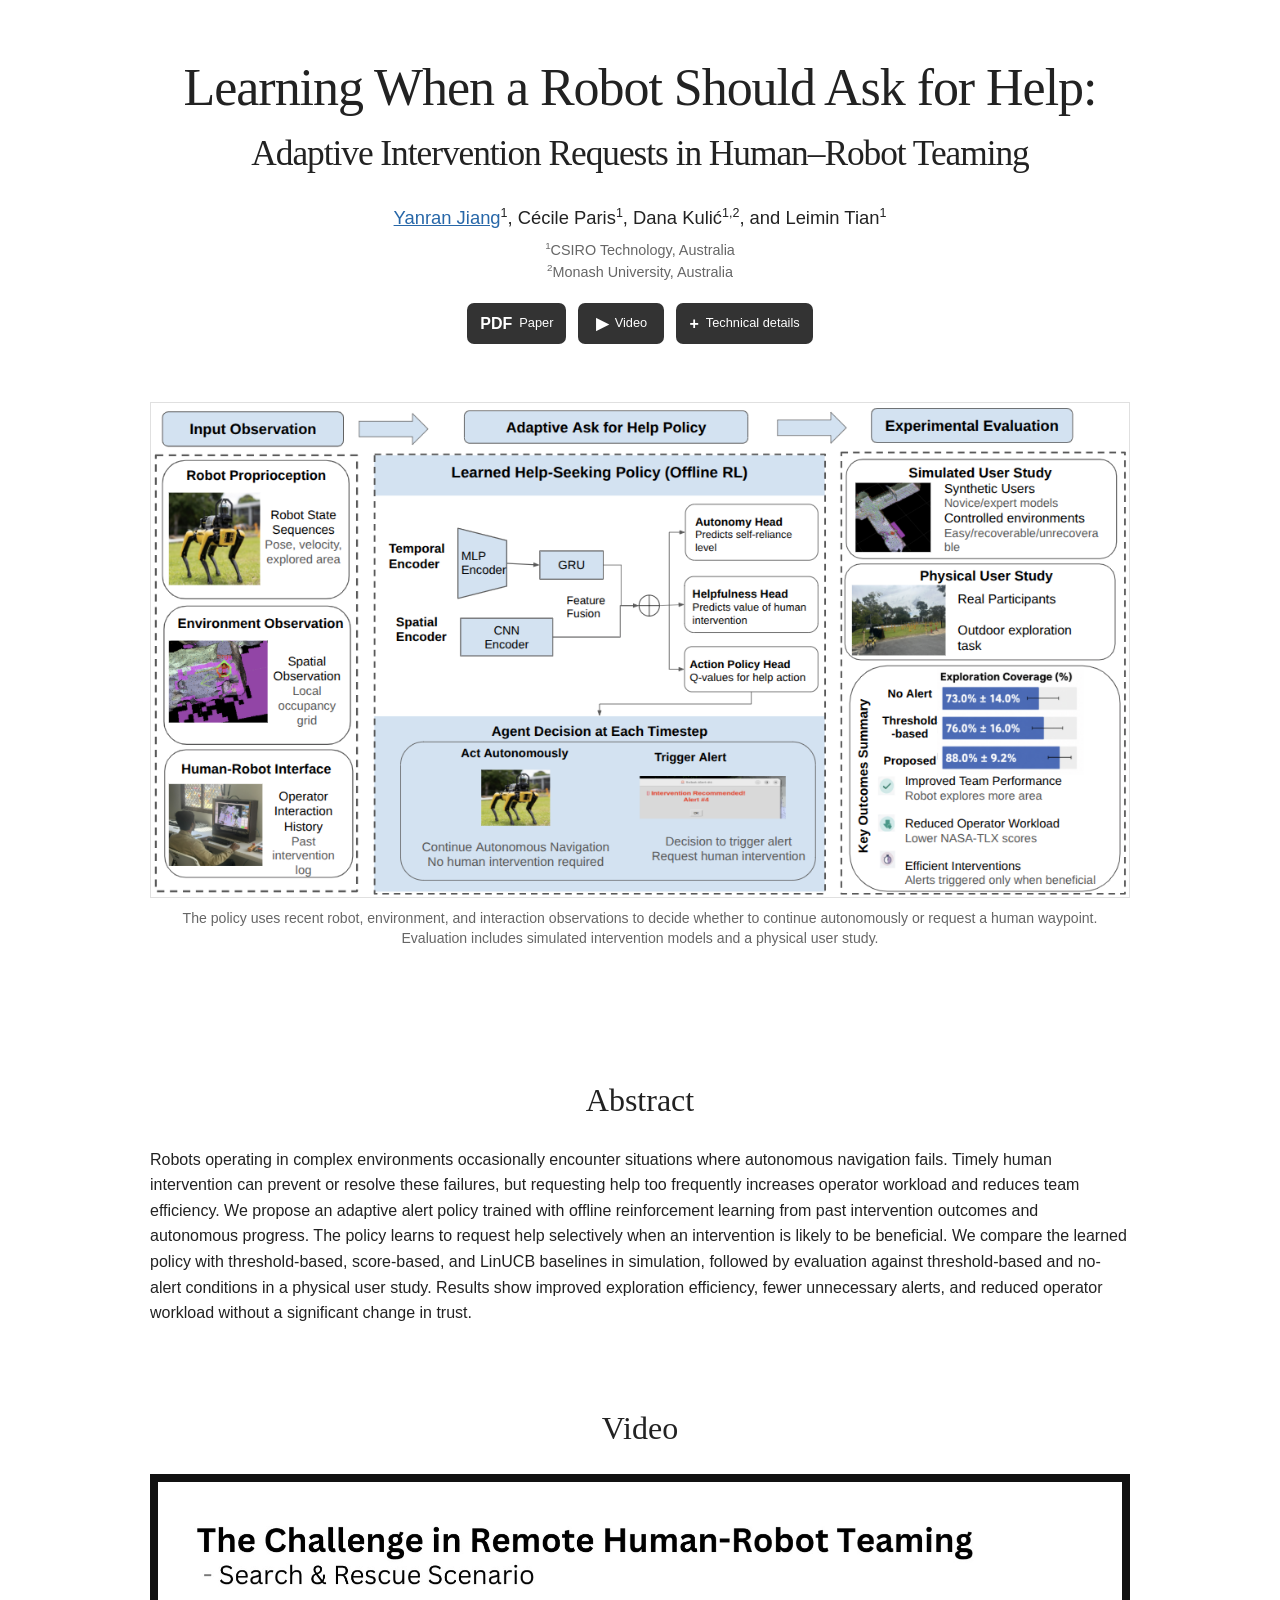
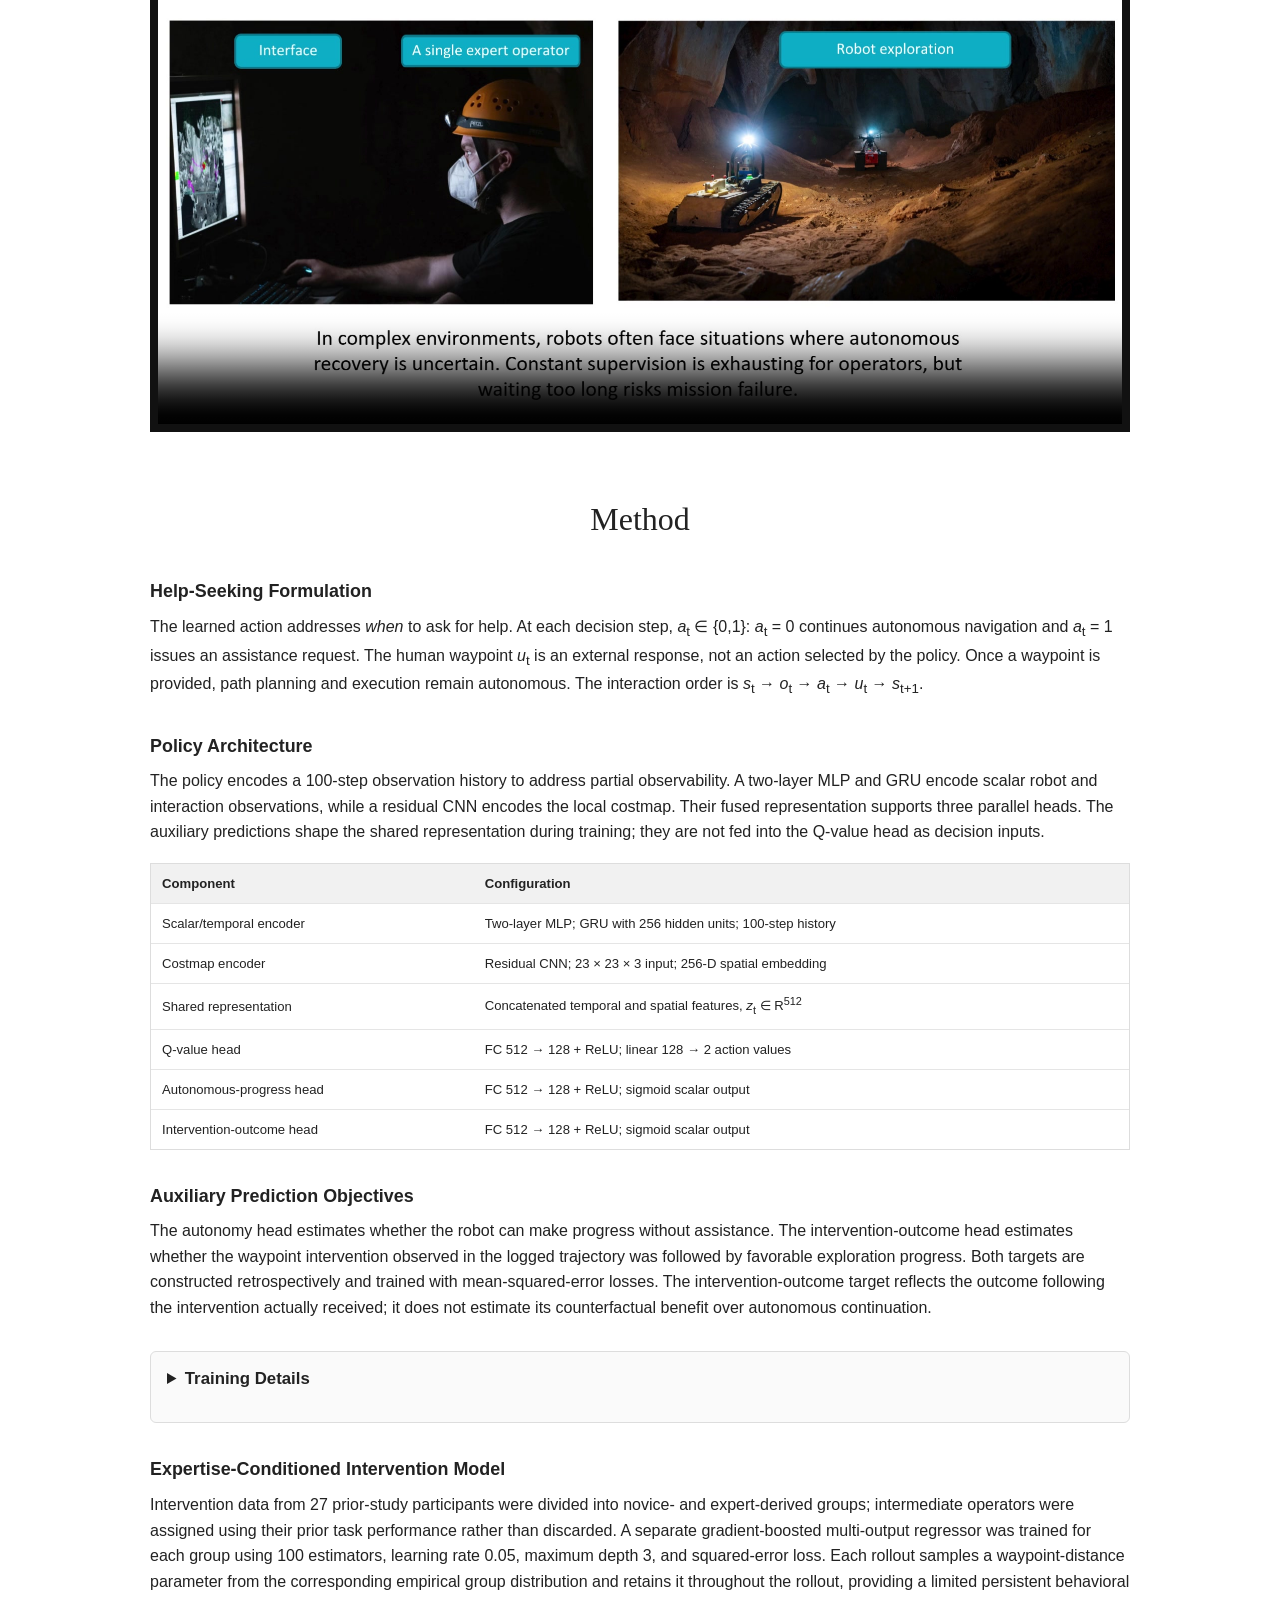
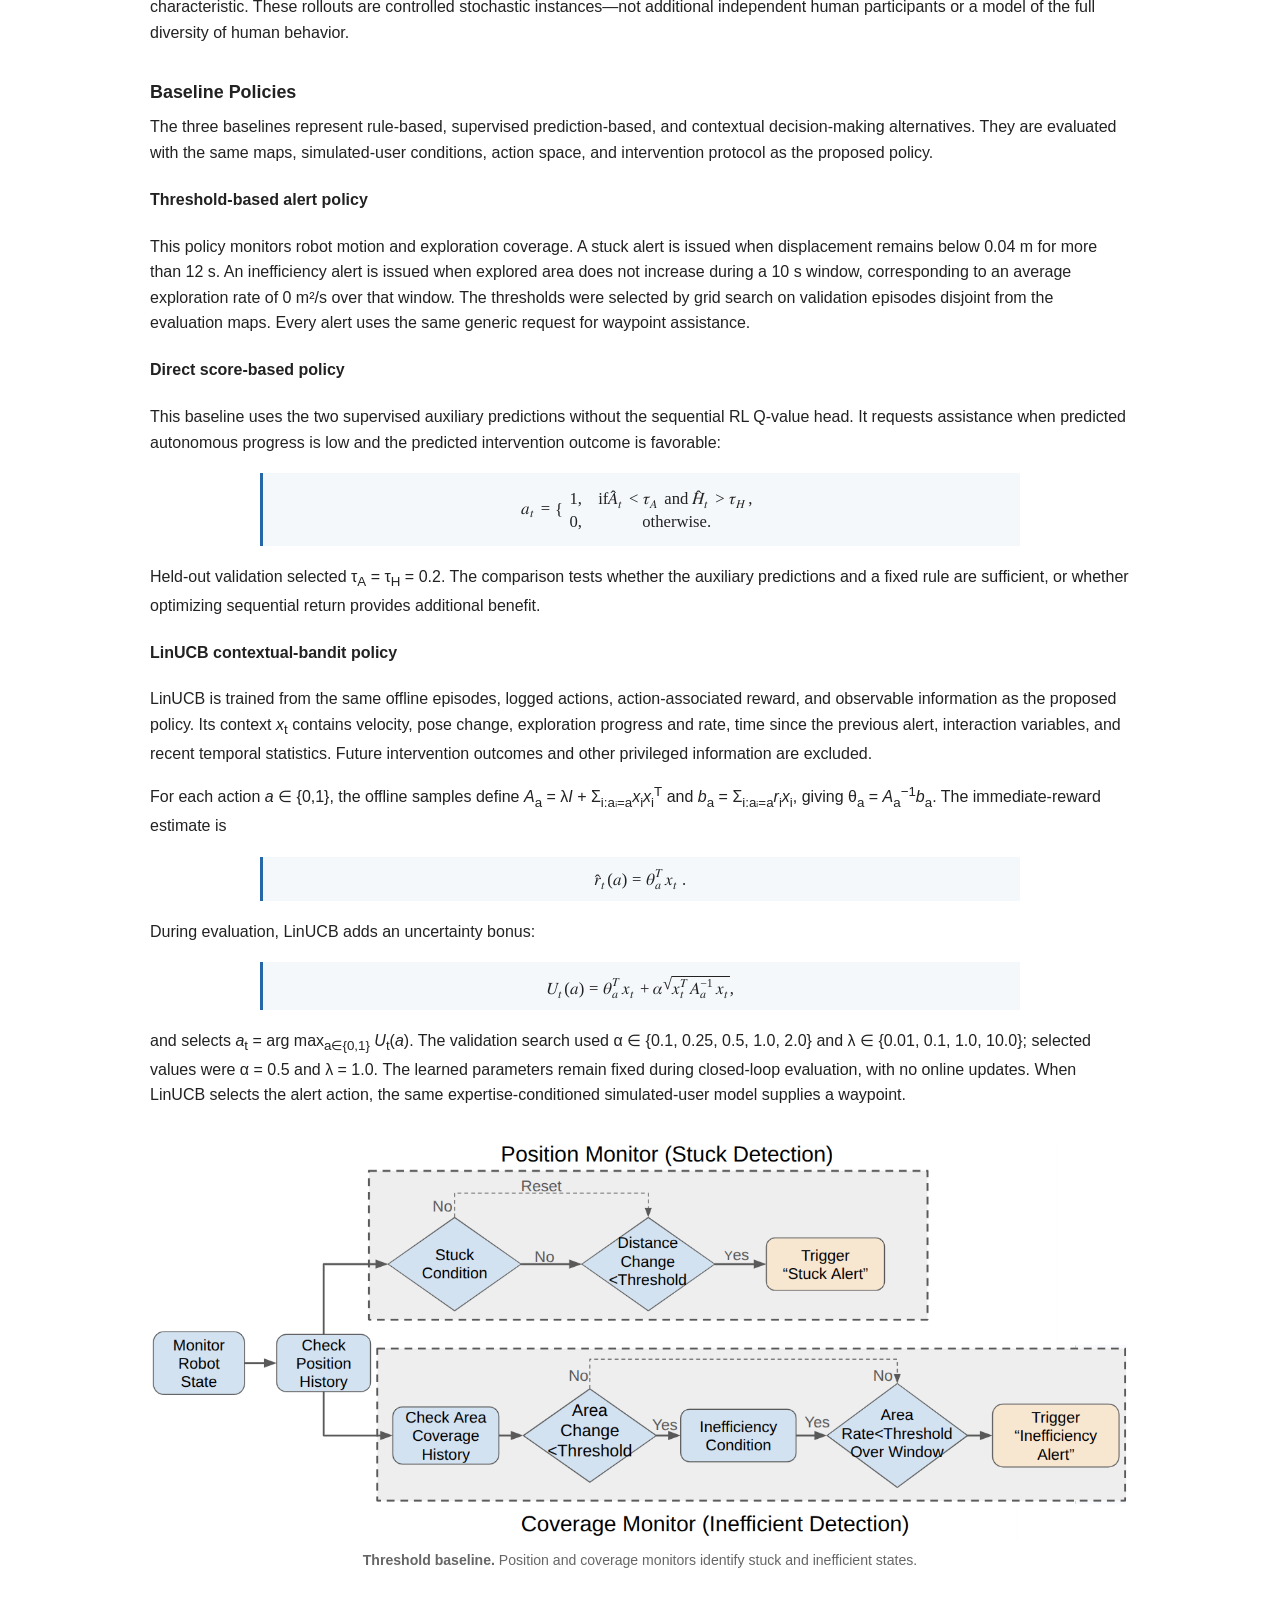
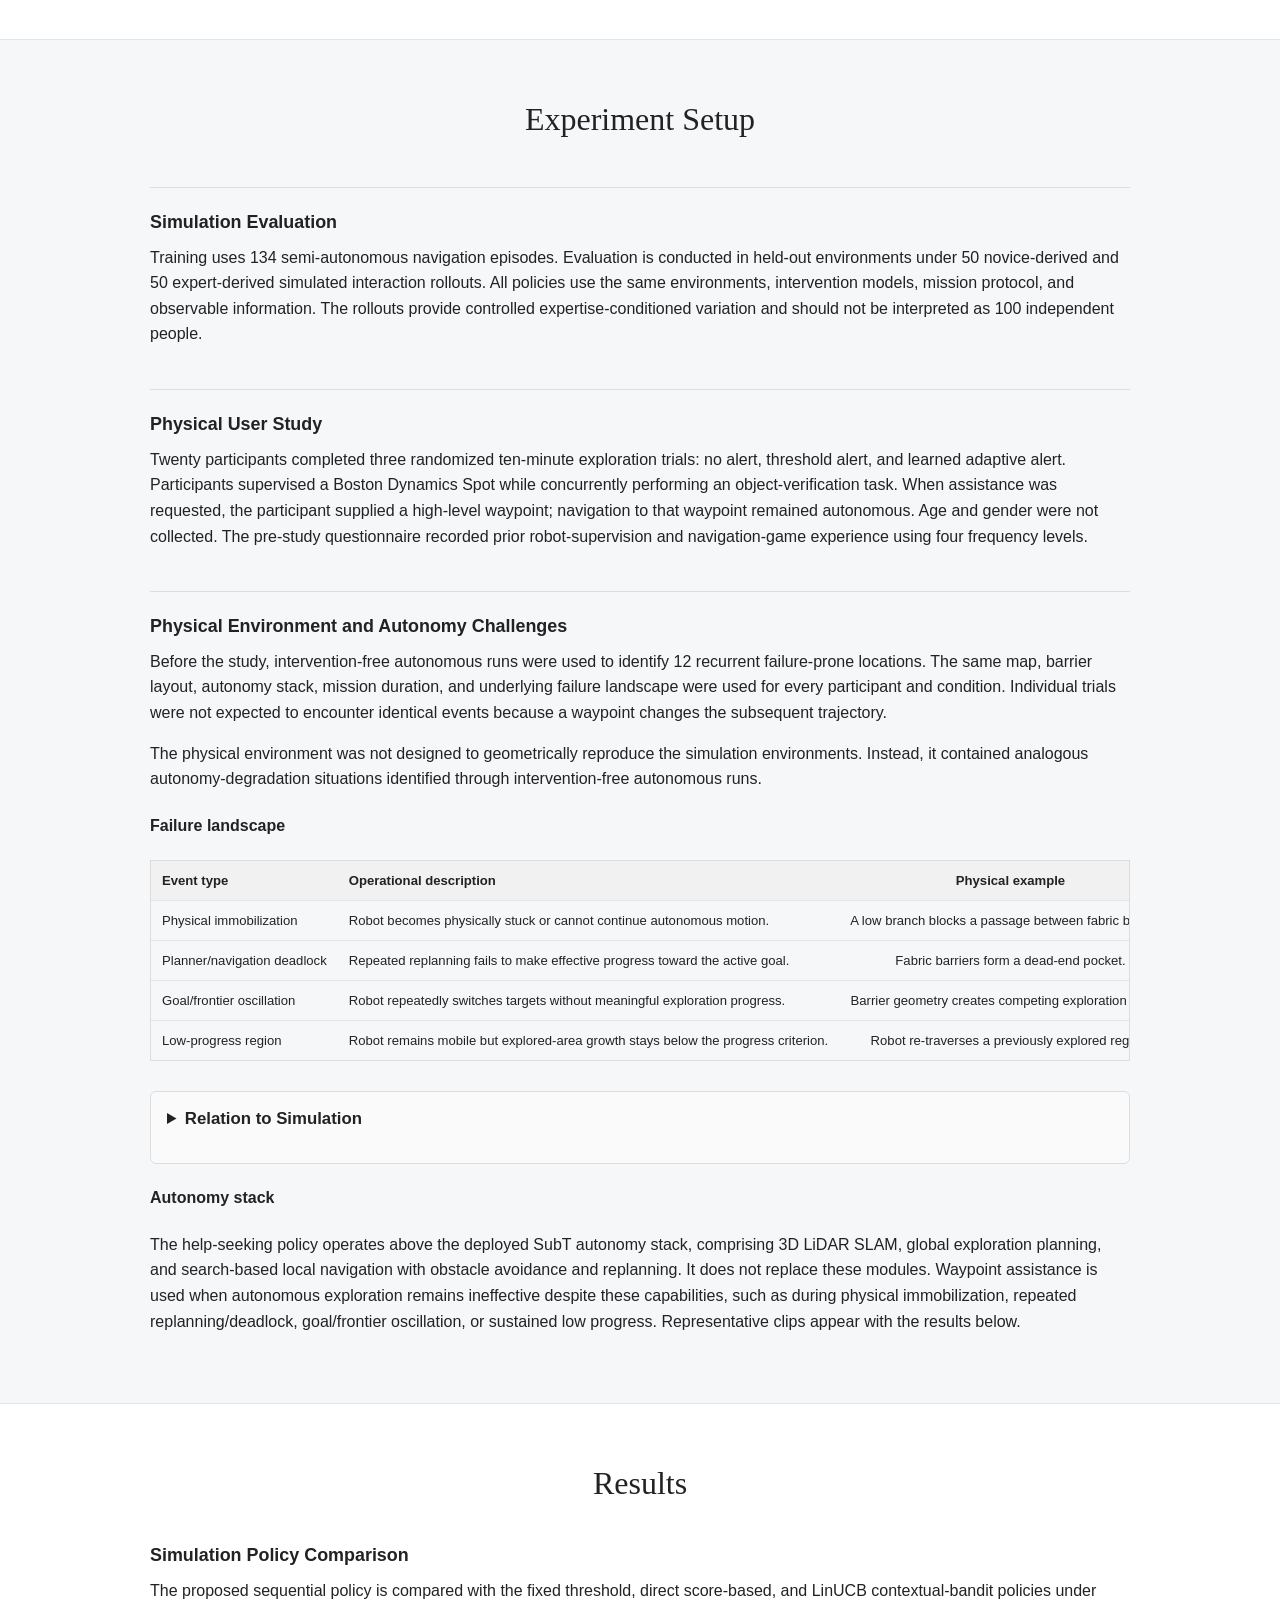
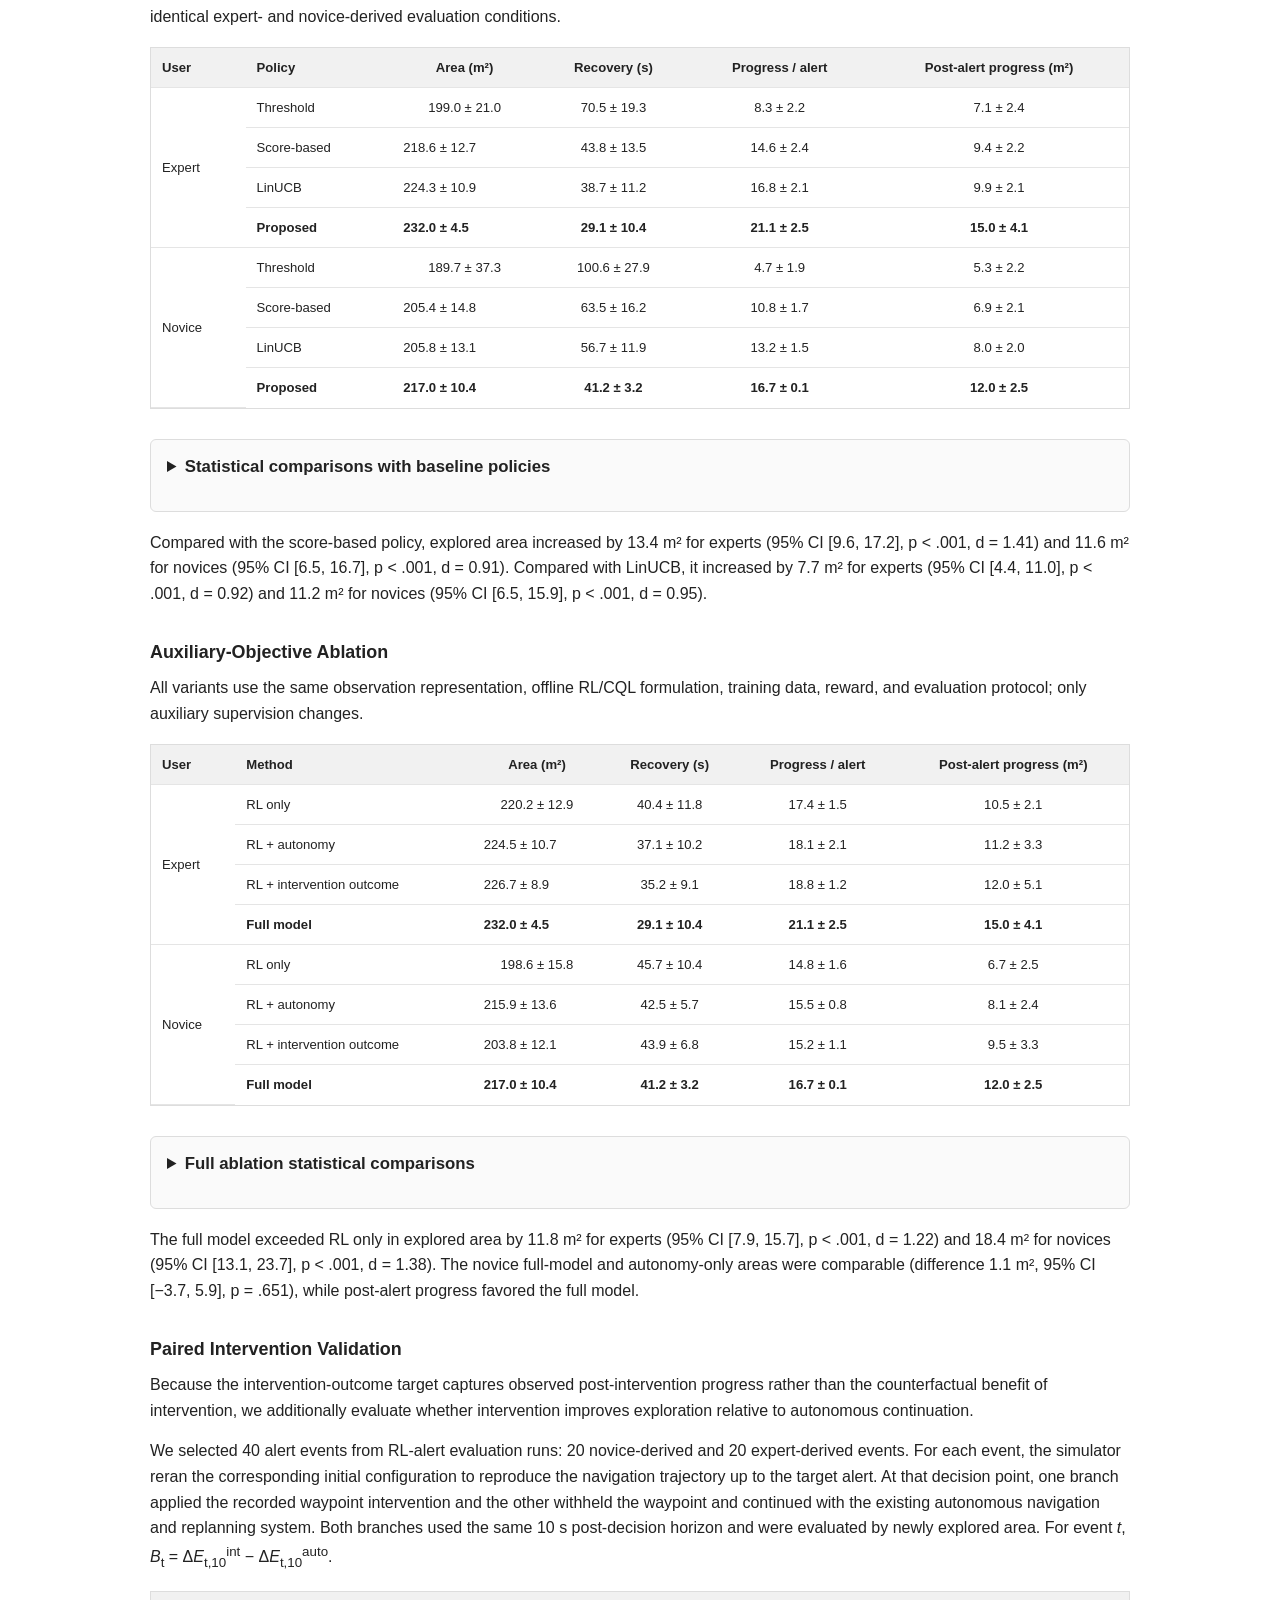
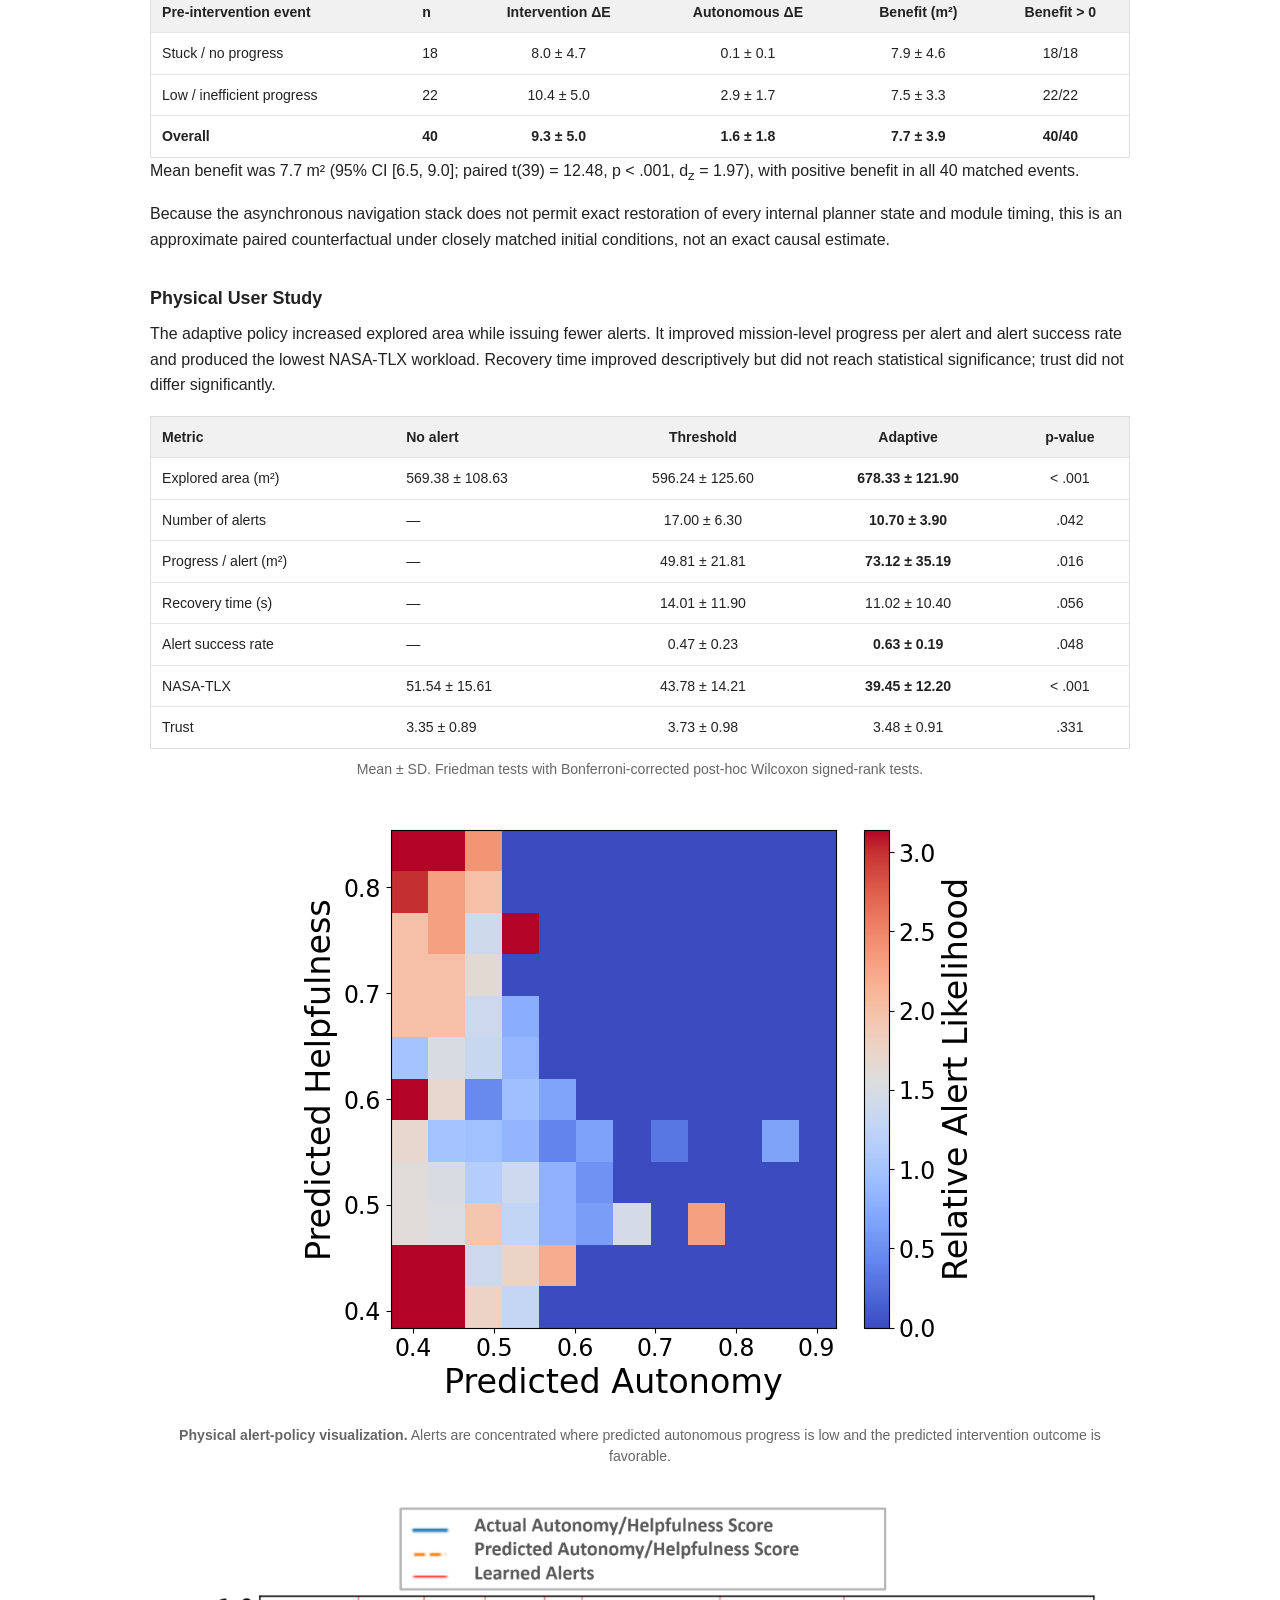
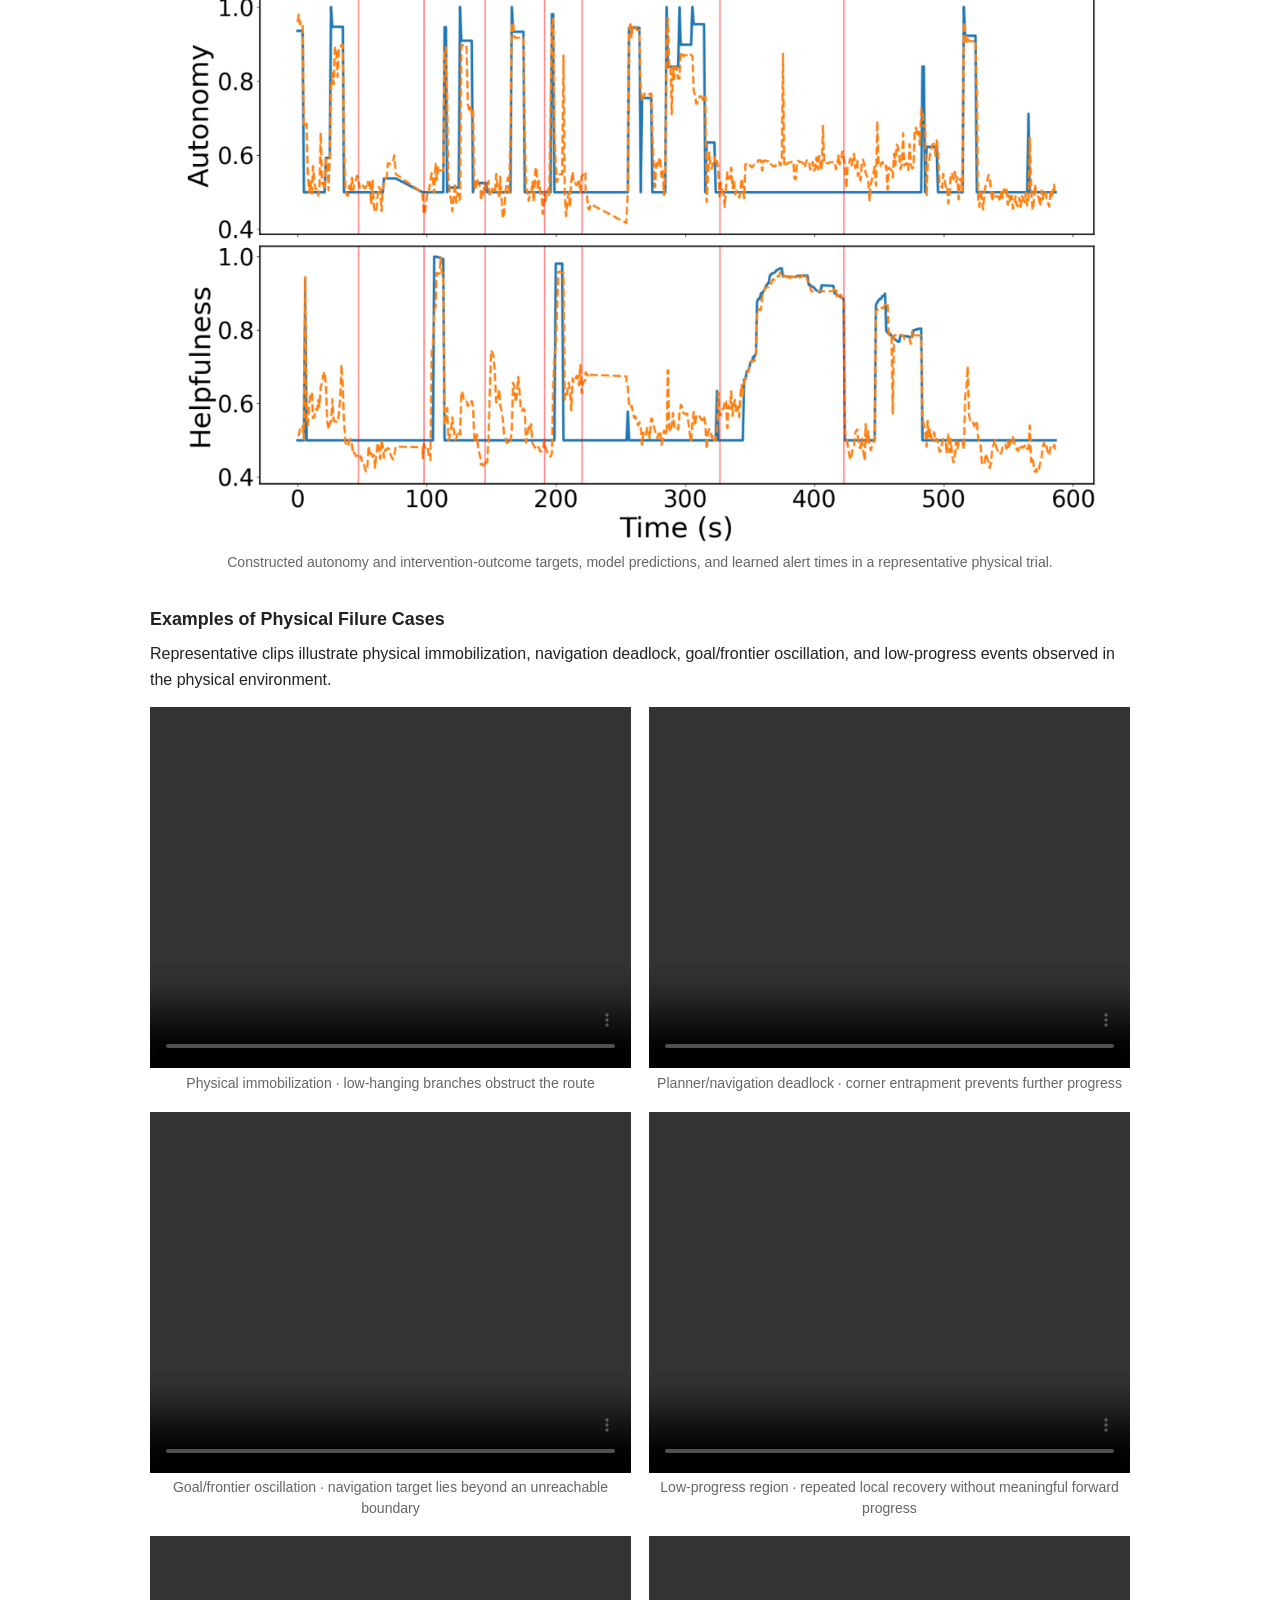
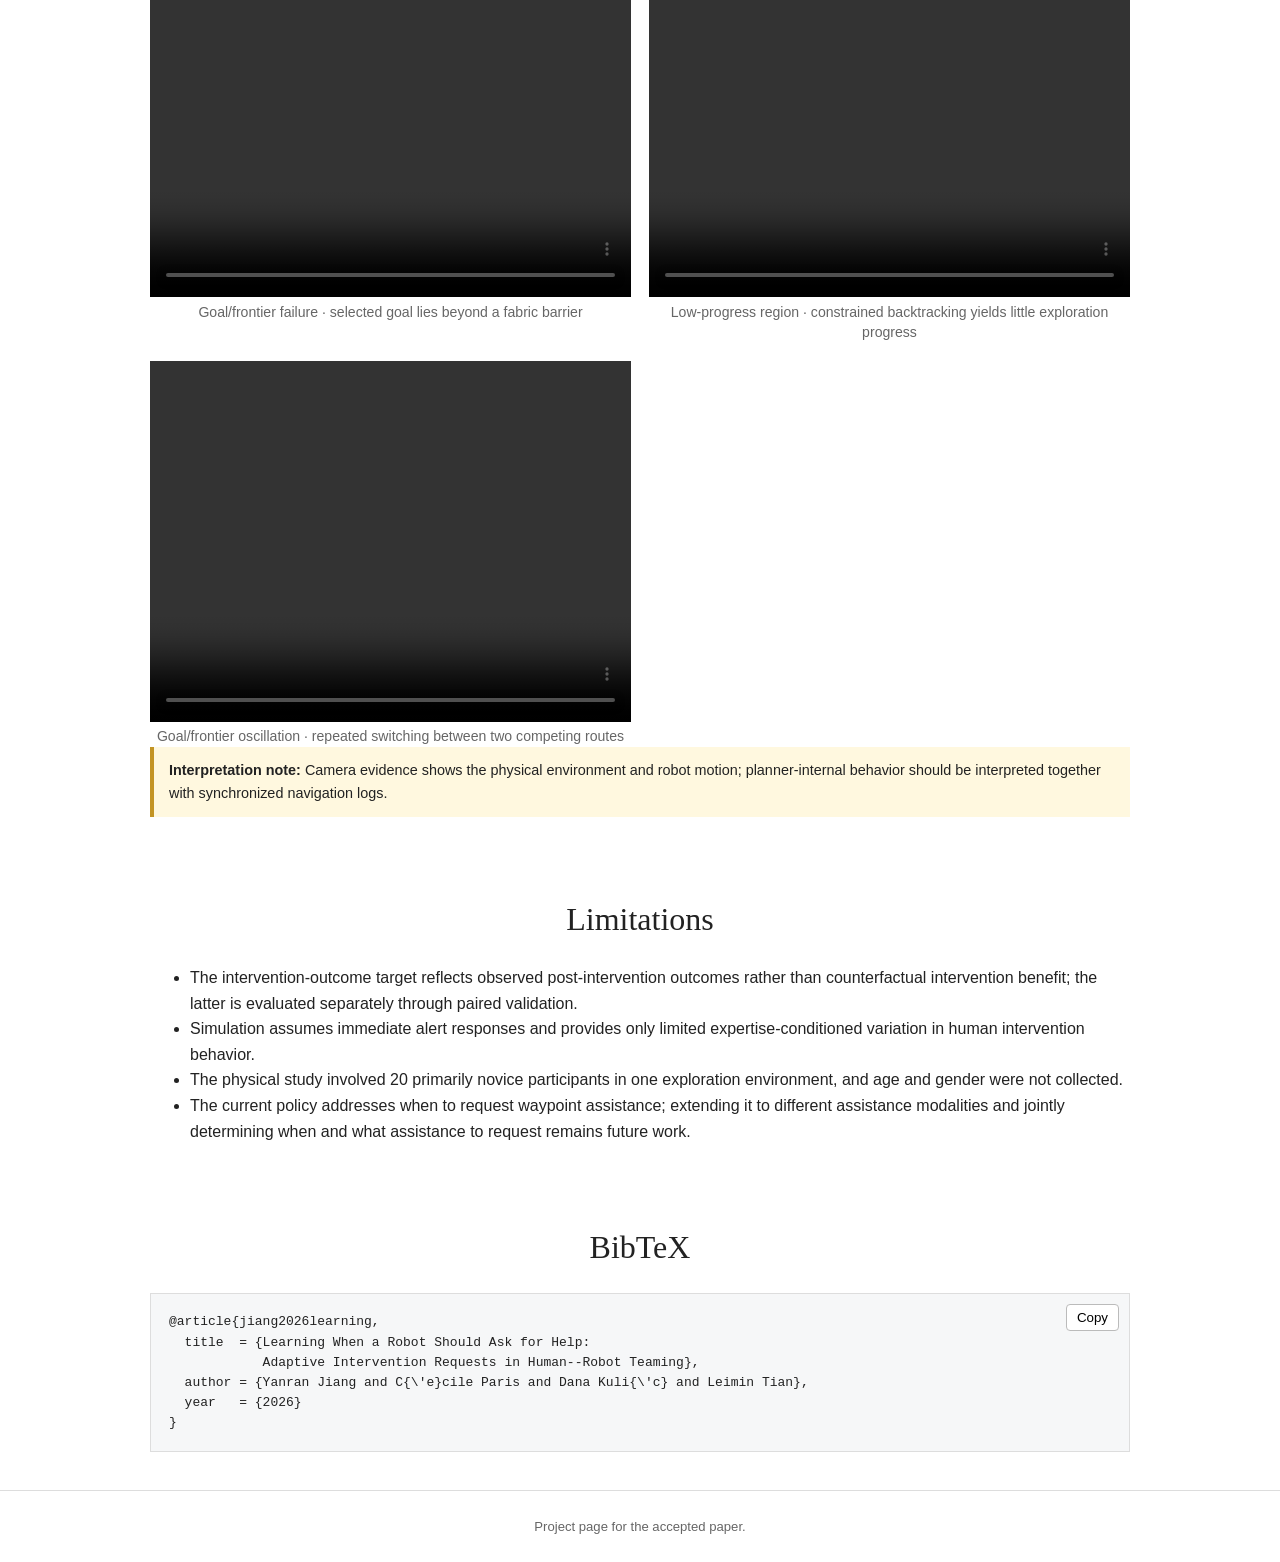
==== index.html @ b10b9862 "Link Yanran Jiang author name to ORCID" ====
<!DOCTYPE html>
<html lang="en"><head><meta charset="utf-8"><meta name="viewport" content="width=device-width,initial-scale=1"><meta name="description" content="Project page for Learning When a Robot Should Ask for Help."><title>Learning When a Robot Should Ask for Help</title><link rel="stylesheet" href="style.css"><link rel="stylesheet" href="details.css"></head>
<body><main>
<header class="paper-header page-width"><h1>Learning When a Robot Should Ask for Help:<br><span>Adaptive Intervention Requests in Human–Robot Teaming</span></h1><p class="authors"><a href="https://orcid.org/0000-0003-3140-190X" target="_blank" rel="noopener noreferrer">Yanran Jiang</a><sup>1</sup>, Cécile Paris<sup>1</sup>, Dana Kulić<sup>1,2</sup>, and Leimin Tian<sup>1</sup></p><p class="affiliations"><sup>1</sup>CSIRO Technology, Australia<br><sup>2</sup>Monash University, Australia</p><nav class="paper-links"><a href="assets/paper.pdf?v=20260907"><b>PDF</b><small>Paper</small></a><a href="#video"><b>▶</b><small>Video</small></a><a href="#method"><b>+</b><small>Technical details</small></a></nav></header>

<section class="page-width teaser"><img src="assets/revised-framework-overview.png" alt="Overview of the adaptive help-seeking policy and evaluation"><p class="caption">The policy uses recent robot, environment, and interaction observations to decide whether to continue autonomously or request a human waypoint. Evaluation includes simulated intervention models and a physical user study.</p></section>

<section class="page-width" id="overview"><h2>Abstract</h2><p>Robots operating in complex environments occasionally encounter situations where autonomous navigation fails. Timely human intervention can prevent or resolve these failures, but requesting help too frequently increases operator workload and reduces team efficiency. We propose an adaptive alert policy trained with offline reinforcement learning from past intervention outcomes and autonomous progress. The policy learns to request help selectively when an intervention is likely to be beneficial. We compare the learned policy with threshold-based, score-based, and LinUCB baselines in simulation, followed by evaluation against threshold-based and no-alert conditions in a physical user study. Results show improved exploration efficiency, fewer unnecessary alerts, and reduced operator workload without a significant change in trust.</p></section>

<section class="page-width" id="video"><h2>Video</h2><div class="video-container"><video controls preload="metadata" poster="assets/video-poster.jpg"><source src="assets/paper-video.mp4" type="video/mp4">Your browser does not support embedded MP4 video.</video></div></section>

<section class="page-width" id="method"><h2>Method</h2>
<h3>Help-Seeking Formulation</h3><p>The learned action addresses <em>when</em> to ask for help. At each decision step, <em>a</em><sub>t</sub> ∈ {0,1}: <em>a</em><sub>t</sub> = 0 continues autonomous navigation and <em>a</em><sub>t</sub> = 1 issues an assistance request. The human waypoint <em>u</em><sub>t</sub> is an external response, not an action selected by the policy. Once a waypoint is provided, path planning and execution remain autonomous. The interaction order is <em>s</em><sub>t</sub> → <em>o</em><sub>t</sub> → <em>a</em><sub>t</sub> → <em>u</em><sub>t</sub> → <em>s</em><sub>t+1</sub>.</p>
<h3>Policy Architecture</h3><p>The policy encodes a 100-step observation history to address partial observability. A two-layer MLP and GRU encode scalar robot and interaction observations, while a residual CNN encodes the local costmap. Their fused representation supports three parallel heads. The auxiliary predictions shape the shared representation during training; they are not fed into the Q-value head as decision inputs.</p>
<div class="table-wrap"><table class="dense"><thead><tr><th>Component</th><th>Configuration</th></tr></thead><tbody><tr><td>Scalar/temporal encoder</td><td>Two-layer MLP; GRU with 256 hidden units; 100-step history</td></tr><tr><td>Costmap encoder</td><td>Residual CNN; 23 × 23 × 3 input; 256-D spatial embedding</td></tr><tr><td>Shared representation</td><td>Concatenated temporal and spatial features, <em>z</em><sub>t</sub> ∈ R<sup>512</sup></td></tr><tr><td>Q-value head</td><td>FC 512 → 128 + ReLU; linear 128 → 2 action values</td></tr><tr><td>Autonomous-progress head</td><td>FC 512 → 128 + ReLU; sigmoid scalar output</td></tr><tr><td>Intervention-outcome head</td><td>FC 512 → 128 + ReLU; sigmoid scalar output</td></tr></tbody></table></div>
<h3>Auxiliary Prediction Objectives</h3><p>The autonomy head estimates whether the robot can make progress without assistance. The intervention-outcome head estimates whether the waypoint intervention observed in the logged trajectory was followed by favorable exploration progress. Both targets are constructed retrospectively and trained with mean-squared-error losses. The intervention-outcome target reflects the outcome following the intervention actually received; it does not estimate its counterfactual benefit over autonomous continuation.</p>
<details class="detail-block"><summary>Training Details</summary><div class="table-wrap"><table class="dense"><thead><tr><th>Setting</th><th>Value</th></tr></thead><tbody><tr><td>Policy objective</td><td>Mean-squared n-step TD loss with Conservative Q-Learning</td></tr><tr><td>Auxiliary losses</td><td>Mean-squared error (L2)</td></tr><tr><td>Loss weights</td><td>λ<sub>aux</sub> = 0.5; λ<sub>CQL</sub> = 1.0</td></tr><tr><td>Optimizer</td><td>Adam; learning rate 1 × 10<sup>−4</sup>; batch size 64</td></tr><tr><td>Stabilization</td><td>Maximum gradient norm 1.0; hard target-network update every 10 epochs</td></tr><tr><td>Training data</td><td>134 episodes; more than 99,000 sequences; sequence length 100</td></tr></tbody></table></div></details>
<h3>Expertise-Conditioned Intervention Model</h3><p>Intervention data from 27 prior-study participants were divided into novice- and expert-derived groups; intermediate operators were assigned using their prior task performance rather than discarded. A separate gradient-boosted multi-output regressor was trained for each group using 100 estimators, learning rate 0.05, maximum depth 3, and squared-error loss. Each rollout samples a waypoint-distance parameter from the corresponding empirical group distribution and retains it throughout the rollout, providing a limited persistent behavioral characteristic. These rollouts are controlled stochastic instances—not additional independent human participants or a model of the full diversity of human behavior.</p>
<h3>Baseline Policies</h3><p>The three baselines represent rule-based, supervised prediction-based, and contextual decision-making alternatives. They are evaluated with the same maps, simulated-user conditions, action space, and intervention protocol as the proposed policy.</p>
<h4>Threshold-based alert policy</h4><p>This policy monitors robot motion and exploration coverage. A stuck alert is issued when displacement remains below 0.04 m for more than 12 s. An inefficiency alert is issued when explored area does not increase during a 10 s window, corresponding to an average exploration rate of 0 m²/s over that window. The thresholds were selected by grid search on validation episodes disjoint from the evaluation maps. Every alert uses the same generic request for waypoint assistance.</p>
<h4>Direct score-based policy</h4><p>This baseline uses the two supervised auxiliary predictions without the sequential RL Q-value head. It requests assistance when predicted autonomous progress is low and the predicted intervention outcome is favorable:</p><div class="equation"><math display="block" aria-label="a sub t equals one if predicted autonomy is below tau A and predicted intervention outcome is above tau H; zero otherwise"><mrow><msub><mi>a</mi><mi>t</mi></msub><mo>=</mo><mrow><mo>{</mo><mtable columnalign="left left" rowspacing="0.55em"><mtr><mtd><mn>1</mn><mo>,</mo></mtd><mtd><mtext>if </mtext><msub><mover accent="true"><mi>A</mi><mo>ˆ</mo></mover><mi>t</mi></msub><mo>&lt;</mo><msub><mi>τ</mi><mi>A</mi></msub><mtext>&nbsp;and&nbsp;</mtext><msub><mover accent="true"><mi>H</mi><mo>ˆ</mo></mover><mi>t</mi></msub><mo>&gt;</mo><msub><mi>τ</mi><mi>H</mi></msub><mo>,</mo></mtd></mtr><mtr><mtd><mn>0</mn><mo>,</mo></mtd><mtd><mtext>otherwise.</mtext></mtd></mtr></mtable></mrow></mrow></math></div><p>Held-out validation selected τ<sub>A</sub> = τ<sub>H</sub> = 0.2. The comparison tests whether the auxiliary predictions and a fixed rule are sufficient, or whether optimizing sequential return provides additional benefit.</p>
<h4>LinUCB contextual-bandit policy</h4><p>LinUCB is trained from the same offline episodes, logged actions, action-associated reward, and observable information as the proposed policy. Its context <em>x</em><sub>t</sub> contains velocity, pose change, exploration progress and rate, time since the previous alert, interaction variables, and recent temporal statistics. Future intervention outcomes and other privileged information are excluded.</p><p>For each action <em>a</em> ∈ {0,1}, the offline samples define <em>A</em><sub>a</sub> = λ<em>I</em> + Σ<sub>i:aᵢ=a</sub><em>x</em><sub>i</sub><em>x</em><sub>i</sub><sup>T</sup> and <em>b</em><sub>a</sub> = Σ<sub>i:aᵢ=a</sub><em>r</em><sub>i</sub><em>x</em><sub>i</sub>, giving θ<sub>a</sub> = <em>A</em><sub>a</sub><sup>−1</sup><em>b</em><sub>a</sub>. The immediate-reward estimate is</p><div class="equation"><math display="block" aria-label="r hat sub t of a equals theta sub a transpose x sub t"><mrow><msub><mover accent="true"><mi>r</mi><mo>ˆ</mo></mover><mi>t</mi></msub><mo stretchy="false">(</mo><mi>a</mi><mo stretchy="false">)</mo><mo>=</mo><msubsup><mi>θ</mi><mi>a</mi><mi>T</mi></msubsup><msub><mi>x</mi><mi>t</mi></msub><mo>.</mo></mrow></math></div><p>During evaluation, LinUCB adds an uncertainty bonus:</p><div class="equation"><math display="block" aria-label="U sub t of a equals theta sub a transpose x sub t plus alpha square root of x sub t transpose A sub a inverse x sub t"><mrow><msub><mi>U</mi><mi>t</mi></msub><mo stretchy="false">(</mo><mi>a</mi><mo stretchy="false">)</mo><mo>=</mo><msubsup><mi>θ</mi><mi>a</mi><mi>T</mi></msubsup><msub><mi>x</mi><mi>t</mi></msub><mo>+</mo><mi>α</mi><msqrt><mrow><msubsup><mi>x</mi><mi>t</mi><mi>T</mi></msubsup><msubsup><mi>A</mi><mi>a</mi><mrow><mo>−</mo><mn>1</mn></mrow></msubsup><msub><mi>x</mi><mi>t</mi></msub></mrow></msqrt><mo>,</mo></mrow></math></div><p>and selects <em>a</em><sub>t</sub> = arg max<sub>a∈{0,1}</sub> <em>U</em><sub>t</sub>(<em>a</em>). The validation search used α ∈ {0.1, 0.25, 0.5, 1.0, 2.0} and λ ∈ {0.01, 0.1, 1.0, 10.0}; selected values were α = 0.5 and λ = 1.0. The learned parameters remain fixed during closed-loop evaluation, with no online updates. When LinUCB selects the alert action, the same expertise-conditioned simulated-user model supplies a waypoint.</p>
<figure class="full-figure"><img src="assets/threshold-baseline.png" alt="Threshold alert baseline"><figcaption><strong>Threshold baseline.</strong> Position and coverage monitors identify stuck and inefficient states.</figcaption></figure>
</section>

<section class="supplement" id="experiment"><div class="page-width"><h2>Experiment Setup</h2>
<h3>Simulation Evaluation</h3><p>Training uses 134 semi-autonomous navigation episodes. Evaluation is conducted in held-out environments under 50 novice-derived and 50 expert-derived simulated interaction rollouts. All policies use the same environments, intervention models, mission protocol, and observable information. The rollouts provide controlled expertise-conditioned variation and should not be interpreted as 100 independent people.</p>
<h3>Physical User Study</h3><p>Twenty participants completed three randomized ten-minute exploration trials: no alert, threshold alert, and learned adaptive alert. Participants supervised a Boston Dynamics Spot while concurrently performing an object-verification task. When assistance was requested, the participant supplied a high-level waypoint; navigation to that waypoint remained autonomous. Age and gender were not collected. The pre-study questionnaire recorded prior robot-supervision and navigation-game experience using four frequency levels.</p>
<h3>Physical Environment and Autonomy Challenges</h3><p>Before the study, intervention-free autonomous runs were used to identify 12 recurrent failure-prone locations. The same map, barrier layout, autonomy stack, mission duration, and underlying failure landscape were used for every participant and condition. Individual trials were not expected to encounter identical events because a waypoint changes the subsequent trajectory.</p><p>The physical environment was not designed to geometrically reproduce the simulation environments. Instead, it contained analogous autonomy-degradation situations identified through intervention-free autonomous runs.</p>
<h4>Failure landscape</h4><div class="table-wrap"><table class="dense"><thead><tr><th>Event type</th><th>Operational description</th><th>Physical example</th><th>Why a waypoint helps</th><th>Locations</th></tr></thead><tbody><tr><td>Physical immobilization</td><td>Robot becomes physically stuck or cannot continue autonomous motion.</td><td>A low branch blocks a passage between fabric barriers.</td><td>Redirects the robot away from the blocked route.</td><td>2</td></tr><tr><td>Planner/navigation deadlock</td><td>Repeated replanning fails to make effective progress toward the active goal.</td><td>Fabric barriers form a dead-end pocket.</td><td>Changes the navigation objective to a location outside the pocket.</td><td>3</td></tr><tr><td>Goal/frontier oscillation</td><td>Robot repeatedly switches targets without meaningful exploration progress.</td><td>Barrier geometry creates competing exploration routes.</td><td>Breaks the repeated goal-selection cycle.</td><td>4</td></tr><tr><td>Low-progress region</td><td>Robot remains mobile but explored-area growth stays below the progress criterion.</td><td>Robot re-traverses a previously explored region.</td><td>Redirects exploration toward a region with greater coverage potential.</td><td>3</td></tr></tbody></table></div>
<details class="detail-block"><summary>Relation to Simulation</summary><div class="table-wrap"><table class="dense"><thead><tr><th>Simulation feature</th><th>Physical analogue</th></tr></thead><tbody><tr><td>Narrow tunnels</td><td>Constrained passages formed by barriers</td></tr><tr><td>Dead ends</td><td>Barrier-created dead-end or enclosed regions</td></tr><tr><td>Obstacles</td><td>Physical and barrier-induced obstructions</td></tr><tr><td>Intersections</td><td>Competing navigation routes and exploration frontiers</td></tr><tr><td>Slopes/terrain</td><td>Uneven terrain and elevation transitions</td></tr><tr><td>Navigation/planning difficulty</td><td>Deadlock, repeated replanning, and goal/frontier oscillation</td></tr></tbody></table></div></details>
<h4>Autonomy stack</h4><p>The help-seeking policy operates above the deployed SubT autonomy stack, comprising 3D LiDAR SLAM, global exploration planning, and search-based local navigation with obstacle avoidance and replanning. It does not replace these modules. Waypoint assistance is used when autonomous exploration remains ineffective despite these capabilities, such as during physical immobilization, repeated replanning/deadlock, goal/frontier oscillation, or sustained low progress. Representative clips appear with the results below.</p>
</div></section>

<section class="page-width" id="results"><h2>Results</h2>
<h3>Simulation Policy Comparison</h3><p>The proposed sequential policy is compared with the fixed threshold, direct score-based, and LinUCB contextual-bandit policies under identical expert- and novice-derived evaluation conditions.</p>
<div class="table-wrap"><table class="dense"><thead><tr><th>User</th><th>Policy</th><th>Area (m²)</th><th>Recovery (s)</th><th>Progress / alert</th><th>Post-alert progress (m²)</th></tr></thead><tbody><tr><td rowspan="4">Expert</td><td>Threshold</td><td>199.0 ± 21.0</td><td>70.5 ± 19.3</td><td>8.3 ± 2.2</td><td>7.1 ± 2.4</td></tr><tr><td>Score-based</td><td>218.6 ± 12.7</td><td>43.8 ± 13.5</td><td>14.6 ± 2.4</td><td>9.4 ± 2.2</td></tr><tr><td>LinUCB</td><td>224.3 ± 10.9</td><td>38.7 ± 11.2</td><td>16.8 ± 2.1</td><td>9.9 ± 2.1</td></tr><tr><td><strong>Proposed</strong></td><td><strong>232.0 ± 4.5</strong></td><td><strong>29.1 ± 10.4</strong></td><td><strong>21.1 ± 2.5</strong></td><td><strong>15.0 ± 4.1</strong></td></tr><tr><td rowspan="4">Novice</td><td>Threshold</td><td>189.7 ± 37.3</td><td>100.6 ± 27.9</td><td>4.7 ± 1.9</td><td>5.3 ± 2.2</td></tr><tr><td>Score-based</td><td>205.4 ± 14.8</td><td>63.5 ± 16.2</td><td>10.8 ± 1.7</td><td>6.9 ± 2.1</td></tr><tr><td>LinUCB</td><td>205.8 ± 13.1</td><td>56.7 ± 11.9</td><td>13.2 ± 1.5</td><td>8.0 ± 2.0</td></tr><tr><td><strong>Proposed</strong></td><td><strong>217.0 ± 10.4</strong></td><td><strong>41.2 ± 3.2</strong></td><td><strong>16.7 ± 0.1</strong></td><td><strong>12.0 ± 2.5</strong></td></tr></tbody></table></div>
<details class="detail-block"><summary>Statistical comparisons with baseline policies</summary><div class="table-wrap"><table class="dense"><thead><tr><th>User</th><th>Comparison</th><th>Metric</th><th>Δ [95% CI]</th><th>p</th><th>Cohen’s d</th></tr></thead><tbody>
<tr><td rowspan="12">Expert</td><td rowspan="4">Proposed vs. threshold</td><td>Area</td><td>33.0 [26.9, 39.1]</td><td>&lt; .001</td><td>2.17</td></tr><tr><td>Recovery</td><td>−41.4 [−47.6, −35.2]</td><td>&lt; .001</td><td>−2.67</td></tr><tr><td>Prog./Alert</td><td>12.8 [11.9, 13.7]</td><td>&lt; .001</td><td>5.44</td></tr><tr><td>Post-alert Prog.</td><td>7.9 [6.6, 9.2]</td><td>&lt; .001</td><td>2.35</td></tr>
<tr><td rowspan="4">Proposed vs. score</td><td>Area</td><td>13.4 [9.6, 17.2]</td><td>&lt; .001</td><td>1.41</td></tr><tr><td>Recovery</td><td>−14.7 [−19.5, −9.9]</td><td>&lt; .001</td><td>−1.22</td></tr><tr><td>Prog./Alert</td><td>6.5 [5.5, 7.5]</td><td>&lt; .001</td><td>2.65</td></tr><tr><td>Post-alert Prog.</td><td>5.6 [4.3, 6.9]</td><td>&lt; .001</td><td>1.70</td></tr>
<tr><td rowspan="4">Proposed vs. LinUCB</td><td>Area</td><td>7.7 [4.4, 11.0]</td><td>&lt; .001</td><td>0.92</td></tr><tr><td>Recovery</td><td>−9.6 [−13.9, −5.3]</td><td>&lt; .001</td><td>−0.89</td></tr><tr><td>Prog./Alert</td><td>4.3 [3.4, 5.2]</td><td>&lt; .001</td><td>1.86</td></tr><tr><td>Post-alert Prog.</td><td>5.1 [3.8, 6.4]</td><td>&lt; .001</td><td>1.57</td></tr>
<tr><td rowspan="12">Novice</td><td rowspan="4">Proposed vs. threshold</td><td>Area</td><td>27.3 [16.3, 38.3]</td><td>&lt; .001</td><td>1.00</td></tr><tr><td>Recovery</td><td>−59.4 [−67.4, −51.4]</td><td>&lt; .001</td><td>−2.99</td></tr><tr><td>Prog./Alert</td><td>12.0 [11.5, 12.5]</td><td>&lt; .001</td><td>8.92</td></tr><tr><td>Post-alert Prog.</td><td>6.7 [5.8, 7.6]</td><td>&lt; .001</td><td>2.85</td></tr>
<tr><td rowspan="4">Proposed vs. score</td><td>Area</td><td>11.6 [6.5, 16.7]</td><td>&lt; .001</td><td>0.91</td></tr><tr><td>Recovery</td><td>−22.3 [−27.0, −17.6]</td><td>&lt; .001</td><td>−1.91</td></tr><tr><td>Prog./Alert</td><td>5.9 [5.4, 6.4]</td><td>&lt; .001</td><td>4.90</td></tr><tr><td>Post-alert Prog.</td><td>5.1 [4.2, 6.0]</td><td>&lt; .001</td><td>2.21</td></tr>
<tr><td rowspan="4">Proposed vs. LinUCB</td><td>Area</td><td>11.2 [6.5, 15.9]</td><td>&lt; .001</td><td>0.95</td></tr><tr><td>Recovery</td><td>−15.5 [−19.0, −12.0]</td><td>&lt; .001</td><td>−1.78</td></tr><tr><td>Prog./Alert</td><td>3.5 [3.1, 3.9]</td><td>&lt; .001</td><td>3.29</td></tr><tr><td>Post-alert Prog.</td><td>4.0 [3.1, 4.9]</td><td>&lt; .001</td><td>1.77</td></tr>
</tbody></table></div><p class="caption">Differences are proposed minus baseline. Welch’s two-sample t-tests; 95% confidence intervals and Cohen’s d effect sizes.</p></details>
<p>Compared with the score-based policy, explored area increased by 13.4 m² for experts (95% CI [9.6, 17.2], p &lt; .001, d = 1.41) and 11.6 m² for novices (95% CI [6.5, 16.7], p &lt; .001, d = 0.91). Compared with LinUCB, it increased by 7.7 m² for experts (95% CI [4.4, 11.0], p &lt; .001, d = 0.92) and 11.2 m² for novices (95% CI [6.5, 15.9], p &lt; .001, d = 0.95).</p>
<h3>Auxiliary-Objective Ablation</h3><p>All variants use the same observation representation, offline RL/CQL formulation, training data, reward, and evaluation protocol; only auxiliary supervision changes.</p>
<div class="table-wrap"><table class="dense"><thead><tr><th>User</th><th>Method</th><th>Area (m²)</th><th>Recovery (s)</th><th>Progress / alert</th><th>Post-alert progress (m²)</th></tr></thead><tbody><tr><td rowspan="4">Expert</td><td>RL only</td><td>220.2 ± 12.9</td><td>40.4 ± 11.8</td><td>17.4 ± 1.5</td><td>10.5 ± 2.1</td></tr><tr><td>RL + autonomy</td><td>224.5 ± 10.7</td><td>37.1 ± 10.2</td><td>18.1 ± 2.1</td><td>11.2 ± 3.3</td></tr><tr><td>RL + intervention outcome</td><td>226.7 ± 8.9</td><td>35.2 ± 9.1</td><td>18.8 ± 1.2</td><td>12.0 ± 5.1</td></tr><tr><td><strong>Full model</strong></td><td><strong>232.0 ± 4.5</strong></td><td><strong>29.1 ± 10.4</strong></td><td><strong>21.1 ± 2.5</strong></td><td><strong>15.0 ± 4.1</strong></td></tr><tr><td rowspan="4">Novice</td><td>RL only</td><td>198.6 ± 15.8</td><td>45.7 ± 10.4</td><td>14.8 ± 1.6</td><td>6.7 ± 2.5</td></tr><tr><td>RL + autonomy</td><td>215.9 ± 13.6</td><td>42.5 ± 5.7</td><td>15.5 ± 0.8</td><td>8.1 ± 2.4</td></tr><tr><td>RL + intervention outcome</td><td>203.8 ± 12.1</td><td>43.9 ± 6.8</td><td>15.2 ± 1.1</td><td>9.5 ± 3.3</td></tr><tr><td><strong>Full model</strong></td><td><strong>217.0 ± 10.4</strong></td><td><strong>41.2 ± 3.2</strong></td><td><strong>16.7 ± 0.1</strong></td><td><strong>12.0 ± 2.5</strong></td></tr></tbody></table></div>
<details class="detail-block"><summary>Full ablation statistical comparisons</summary><div class="table-wrap"><table class="dense"><thead><tr><th>User</th><th>Comparison</th><th>Metric</th><th>Δ [95% CI]</th><th>p</th><th>Cohen’s d</th></tr></thead><tbody>
<tr><td rowspan="12">Expert</td><td rowspan="4">Full vs. RL only</td><td>Area (m²)</td><td>11.8 [7.9, 15.7]</td><td>&lt; .001</td><td>1.22</td></tr><tr><td>Recovery (s)</td><td>−11.3 [−15.7, −6.9]</td><td>&lt; .001</td><td>−1.02</td></tr><tr><td>Prog./Alert</td><td>3.7 [2.9, 4.5]</td><td>&lt; .001</td><td>1.79</td></tr><tr><td>Post-alert Prog. (m²)</td><td>4.5 [3.2, 5.8]</td><td>&lt; .001</td><td>1.38</td></tr>
<tr><td rowspan="4">Full vs. RL+A</td><td>Area (m²)</td><td>7.5 [4.2, 10.8]</td><td>&lt; .001</td><td>0.91</td></tr><tr><td>Recovery (s)</td><td>−8.0 [−12.1, −3.9]</td><td>&lt; .001</td><td>−0.78</td></tr><tr><td>Prog./Alert</td><td>3.0 [2.1, 3.9]</td><td>&lt; .001</td><td>1.30</td></tr><tr><td>Post-alert Prog. (m²)</td><td>3.8 [2.3, 5.3]</td><td>&lt; .001</td><td>1.02</td></tr>
<tr><td rowspan="4">Full vs. RL+H</td><td>Area (m²)</td><td>5.3 [2.5, 8.1]</td><td>&lt; .001</td><td>0.75</td></tr><tr><td>Recovery (s)</td><td>−6.1 [−10.0, −2.2]</td><td>.002</td><td>−0.62</td></tr><tr><td>Prog./Alert</td><td>2.3 [1.5, 3.1]</td><td>&lt; .001</td><td>1.17</td></tr><tr><td>Post-alert Prog. (m²)</td><td>3.0 [1.2, 4.8]</td><td>.002</td><td>0.65</td></tr>
<tr><td rowspan="12">Novice</td><td rowspan="4">Full vs. RL only</td><td>Area (m²)</td><td>18.4 [13.1, 23.7]</td><td>&lt; .001</td><td>1.38</td></tr><tr><td>Recovery (s)</td><td>−4.5 [−7.6, −1.4]</td><td>.005</td><td>−0.58</td></tr><tr><td>Prog./Alert</td><td>1.9 [1.4, 2.4]</td><td>&lt; .001</td><td>1.68</td></tr><tr><td>Post-alert Prog. (m²)</td><td>5.3 [4.3, 6.3]</td><td>&lt; .001</td><td>2.12</td></tr>
<tr><td rowspan="4">Full vs. RL+A</td><td>Area (m²)</td><td>1.1 [−3.7, 5.9]</td><td>.651</td><td>0.09</td></tr><tr><td>Recovery (s)</td><td>−1.3 [−3.1, 0.5]</td><td>.164</td><td>−0.28</td></tr><tr><td>Prog./Alert</td><td>1.2 [1.0, 1.4]</td><td>&lt; .001</td><td>2.10</td></tr><tr><td>Post-alert Prog. (m²)</td><td>3.9 [2.9, 4.9]</td><td>&lt; .001</td><td>1.59</td></tr>
<tr><td rowspan="4">Full vs. RL+H</td><td>Area (m²)</td><td>13.2 [8.7, 17.7]</td><td>&lt; .001</td><td>1.17</td></tr><tr><td>Recovery (s)</td><td>−2.7 [−4.8, −0.6]</td><td>.013</td><td>−0.51</td></tr><tr><td>Prog./Alert</td><td>1.5 [1.2, 1.8]</td><td>&lt; .001</td><td>1.92</td></tr><tr><td>Post-alert Prog. (m²)</td><td>2.5 [1.3, 3.7]</td><td>&lt; .001*</td><td>0.85</td></tr>
</tbody></table></div><p class="caption">Differences are full model minus comparison variant. Welch’s two-sample t-tests; 95% confidence intervals and Cohen’s d effect sizes.</p></details>
<p>The full model exceeded RL only in explored area by 11.8 m² for experts (95% CI [7.9, 15.7], p &lt; .001, d = 1.22) and 18.4 m² for novices (95% CI [13.1, 23.7], p &lt; .001, d = 1.38). The novice full-model and autonomy-only areas were comparable (difference 1.1 m², 95% CI [−3.7, 5.9], p = .651), while post-alert progress favored the full model.</p>
<h3>Paired Intervention Validation</h3><p>Because the intervention-outcome target captures observed post-intervention progress rather than the counterfactual benefit of intervention, we additionally evaluate whether intervention improves exploration relative to autonomous continuation.</p><p>We selected 40 alert events from RL-alert evaluation runs: 20 novice-derived and 20 expert-derived events. For each event, the simulator reran the corresponding initial configuration to reproduce the navigation trajectory up to the target alert. At that decision point, one branch applied the recorded waypoint intervention and the other withheld the waypoint and continued with the existing autonomous navigation and replanning system. Both branches used the same 10 s post-decision horizon and were evaluated by newly explored area. For event <em>t</em>, <em>B</em><sub>t</sub> = Δ<em>E</em><sub>t,10</sub><sup>int</sup> − Δ<em>E</em><sub>t,10</sub><sup>auto</sup>.</p>
<div class="table-wrap"><table><thead><tr><th>Pre-intervention event</th><th>n</th><th>Intervention ΔE</th><th>Autonomous ΔE</th><th>Benefit (m²)</th><th>Benefit &gt; 0</th></tr></thead><tbody><tr><td>Stuck / no progress</td><td>18</td><td>8.0 ± 4.7</td><td>0.1 ± 0.1</td><td>7.9 ± 4.6</td><td>18/18</td></tr><tr><td>Low / inefficient progress</td><td>22</td><td>10.4 ± 5.0</td><td>2.9 ± 1.7</td><td>7.5 ± 3.3</td><td>22/22</td></tr><tr><td><strong>Overall</strong></td><td><strong>40</strong></td><td><strong>9.3 ± 5.0</strong></td><td><strong>1.6 ± 1.8</strong></td><td><strong>7.7 ± 3.9</strong></td><td><strong>40/40</strong></td></tr></tbody></table></div>
<p>Mean benefit was 7.7 m² (95% CI [6.5, 9.0]; paired t(39) = 12.48, p &lt; .001, d<sub>z</sub> = 1.97), with positive benefit in all 40 matched events.</p><p>Because the asynchronous navigation stack does not permit exact restoration of every internal planner state and module timing, this is an approximate paired counterfactual under closely matched initial conditions, not an exact causal estimate.</p>
<h3>Physical User Study</h3><p>The adaptive policy increased explored area while issuing fewer alerts. It improved mission-level progress per alert and alert success rate and produced the lowest NASA-TLX workload. Recovery time improved descriptively but did not reach statistical significance; trust did not differ significantly.</p>
<div class="table-wrap"><table><thead><tr><th>Metric</th><th>No alert</th><th>Threshold</th><th>Adaptive</th><th>p-value</th></tr></thead><tbody><tr><td>Explored area (m²)</td><td>569.38 ± 108.63</td><td>596.24 ± 125.60</td><td><strong>678.33 ± 121.90</strong></td><td>&lt; .001</td></tr><tr><td>Number of alerts</td><td>—</td><td>17.00 ± 6.30</td><td><strong>10.70 ± 3.90</strong></td><td>.042</td></tr><tr><td>Progress / alert (m²)</td><td>—</td><td>49.81 ± 21.81</td><td><strong>73.12 ± 35.19</strong></td><td>.016</td></tr><tr><td>Recovery time (s)</td><td>—</td><td>14.01 ± 11.90</td><td>11.02 ± 10.40</td><td>.056</td></tr><tr><td>Alert success rate</td><td>—</td><td>0.47 ± 0.23</td><td><strong>0.63 ± 0.19</strong></td><td>.048</td></tr><tr><td>NASA-TLX</td><td>51.54 ± 15.61</td><td>43.78 ± 14.21</td><td><strong>39.45 ± 12.20</strong></td><td>&lt; .001</td></tr><tr><td>Trust</td><td>3.35 ± 0.89</td><td>3.73 ± 0.98</td><td>3.48 ± 0.91</td><td>.331</td></tr></tbody></table></div><p class="caption">Mean ± SD. Friedman tests with Bonferroni-corrected post-hoc Wilcoxon signed-rank tests.</p>
<figure class="full-figure small-figure"><img src="assets/alert-policy.png" alt="Alert likelihood over autonomy and intervention outcome in the physical user study"><figcaption><strong>Physical alert-policy visualization.</strong> Alerts are concentrated where predicted autonomous progress is low and the predicted intervention outcome is favorable.</figcaption></figure>
<figure class="full-figure"><img src="assets/prediction-trace.png" alt="Actual and predicted autonomy and intervention outcome with alert times"><figcaption>Constructed autonomy and intervention-outcome targets, model predictions, and learned alert times in a representative physical trial.</figcaption></figure>
<h3 id="failure-cases">Examples of Physical Filure Cases</h3><p>Representative clips illustrate physical immobilization, navigation deadlock, goal/frontier oscillation, and low-progress events observed in the physical environment.</p>
<div class="clip-grid"><figure><video controls muted preload="metadata" src="assets/featured_failure_clips/physical_immobilization.mp4"></video><figcaption>Physical immobilization · low-hanging branches obstruct the route</figcaption></figure><figure><video controls muted preload="metadata" src="assets/featured_failure_clips/planner_navigation_deadlock.mp4"></video><figcaption>Planner/navigation deadlock · corner entrapment prevents further progress</figcaption></figure><figure><video controls muted preload="metadata" src="assets/featured_failure_clips/goal_frontier_oscillation.mp4"></video><figcaption>Goal/frontier oscillation · navigation target lies beyond an unreachable boundary</figcaption></figure><figure><video controls muted preload="metadata" src="assets/featured_failure_clips/low_progress_region.mp4"></video><figcaption>Low-progress region · repeated local recovery without meaningful forward progress</figcaption></figure><figure><video controls muted preload="metadata" src="assets/featured_failure_clips/goal_beyond_fabric_barrier.mp4"></video><figcaption>Goal/frontier failure · selected goal lies beyond a fabric barrier</figcaption></figure><figure><video controls muted preload="metadata" src="assets/featured_failure_clips/low_progress_backtracking.mp4"></video><figcaption>Low-progress region · constrained backtracking yields little exploration progress</figcaption></figure><figure><video controls muted preload="metadata" src="assets/featured_failure_clips/goal_frontier_route_oscillation.mp4"></video><figcaption>Goal/frontier oscillation · repeated switching between two competing routes</figcaption></figure></div><p class="review-note"><strong>Interpretation note:</strong> Camera evidence shows the physical environment and robot motion; planner-internal behavior should be interpreted together with synchronized navigation logs.</p>
</section>

<section class="page-width" id="limitations"><h2>Limitations</h2><ul><li>The intervention-outcome target reflects observed post-intervention outcomes rather than counterfactual intervention benefit; the latter is evaluated separately through paired validation.</li><li>Simulation assumes immediate alert responses and provides only limited expertise-conditioned variation in human intervention behavior.</li><li>The physical study involved 20 primarily novice participants in one exploration environment, and age and gender were not collected.</li><li>The current policy addresses when to request waypoint assistance; extending it to different assistance modalities and jointly determining when and what assistance to request remains future work.</li></ul></section>

<section class="page-width"><h2>BibTeX</h2><div class="bibtex-box"><pre><code>@article{jiang2026learning,
  title  = {Learning When a Robot Should Ask for Help:
            Adaptive Intervention Requests in Human--Robot Teaming},
  author = {Yanran Jiang and C{\'e}cile Paris and Dana Kuli{\'c} and Leimin Tian},
  year   = {2026}
}</code></pre><button id="copy-bibtex">Copy</button></div></section>
</main><footer><p>Project page for the accepted paper.</p></footer><script src="script.js"></script></body></html>
---- style.css ----
:root{--text:#222;--muted:#666;--link:#2767a8;--line:#ddd;--light:#f6f7f8;--width:980px}*{box-sizing:border-box}html{scroll-behavior:smooth}body{margin:0;color:var(--text);background:#fff;font-family:Arial,Helvetica,sans-serif;font-size:16px;line-height:1.6}.page-width{width:min(var(--width),calc(100% - 36px));margin-left:auto;margin-right:auto}a{color:var(--link)}img,video{display:block;max-width:100%}.paper-header{text-align:center;padding:58px 0 34px}.paper-header h1{margin:0;font-family:Georgia,"Times New Roman",serif;font-size:clamp(2rem,4.7vw,3.25rem);font-weight:500;line-height:1.16;letter-spacing:-.02em}.paper-header h1 span{font-size:.68em}.authors{margin:24px 0 0;font-size:1.15rem}.authors sup,.affiliations sup{font-size:.68em}.affiliations{margin:7px 0 0;color:var(--muted);font-size:.9rem;line-height:1.45}.venue{margin:7px 0 20px;color:var(--muted);font-style:italic}.paper-links{display:flex;justify-content:center;gap:12px}.paper-links a{min-width:86px;padding:8px 13px;border-radius:7px;text-decoration:none;background:#333;color:#fff;display:flex;align-items:center;justify-content:center;gap:7px}.paper-links a:hover{background:#111}.paper-links small{font-size:.8rem}.teaser{margin-bottom:50px}.teaser img{width:100%;border:1px solid #e0e0e0}.caption,figcaption{color:var(--muted);font-size:.88rem;line-height:1.45;margin-top:10px;text-align:center}section.page-width{padding:24px 0 38px}h2{font-family:Georgia,"Times New Roman",serif;font-weight:500;font-size:2rem;text-align:center;margin:0 0 20px}h3{font-size:1.12rem;margin:32px 0 8px}p{margin:0 0 15px}ul{margin-top:8px}.video-container{background:#111;padding:8px}.video-container video{width:100%;aspect-ratio:16/9}.two-column{display:grid;grid-template-columns:1fr 1fr;gap:30px}.method-figures{align-items:center;margin-top:28px}.method-figures figure,.full-figure{margin:0}.small-figure img{max-height:360px;margin:auto;object-fit:contain}.text-columns h3{margin-top:0}.table-wrap{overflow-x:auto;border:1px solid var(--line);margin-top:18px}table{width:100%;border-collapse:collapse;font-size:.88rem;white-space:nowrap}th,td{padding:9px 11px;text-align:center;vertical-align:middle;border-bottom:1px solid #e5e5e5}th:first-child,td:first-child,th:nth-child(2),td:nth-child(2){text-align:left}.detail-block th:nth-child(3){text-align:left}thead{background:#f1f1f1}tbody tr:last-child td{border-bottom:0}.dense{font-size:.82rem}.full-figure{margin-top:36px}.full-figure img{margin:auto;max-height:640px}.review-note{background:#fff8df;border-left:4px solid #c39424;padding:12px 15px;font-size:.9rem}.clip-grid{display:grid;grid-template-columns:repeat(2,1fr);gap:18px}.clip-grid.three{grid-template-columns:repeat(3,1fr)}.clip-grid figure{margin:0}.clip-grid video{width:100%;background:#111;aspect-ratio:4/3}.clip-grid figcaption{margin-top:5px}.supplement{background:var(--light);border-top:1px solid #e4e4e4;border-bottom:1px solid #e4e4e4;margin:30px 0;padding:54px 0}.supplement h2{margin-bottom:8px}.section-intro{text-align:center;color:var(--muted);margin-bottom:36px}.supplement h3{padding-top:20px;border-top:1px solid #ddd;margin-top:42px}.bibtex-box{position:relative;background:var(--light);border:1px solid var(--line);padding:18px}.bibtex-box pre{margin:0;overflow:auto;font:13px/1.55 ui-monospace,SFMono-Regular,Consolas,monospace}.bibtex-box button{position:absolute;right:10px;top:10px;border:1px solid #bbb;background:#fff;border-radius:4px;padding:5px 10px;cursor:pointer}footer{text-align:center;border-top:1px solid var(--line);padding:25px;color:var(--muted);font-size:.82rem}footer p{margin:0}@media(max-width:720px){.paper-header{padding-top:35px}.paper-links{flex-wrap:wrap}.two-column,.clip-grid,.clip-grid.three{grid-template-columns:1fr}.text-columns{gap:5px}.method-figures{gap:35px}table{font-size:.78rem}th,td{padding:7px 8px}.supplement{padding:40px 0}}@media(prefers-reduced-motion:reduce){html{scroll-behavior:auto}}
.paper-links{margin-top:20px}
---- details.css ----
.detail-block {
  margin: 30px 0 18px;
  padding: 0 16px 16px;
  border: 1px solid var(--line);
  border-radius: 6px;
  background: #fafafa;
}

.detail-block summary {
  padding: 14px 0;
  cursor: pointer;
  font-size: 1.05rem;
  font-weight: 700;
}

.detail-block[open] summary {
  margin-bottom: 14px;
  border-bottom: 1px solid var(--line);
}

.detail-block .table-wrap {
  margin-top: 0;
  background: #fff;
}

.equation {
  margin: 18px auto;
  padding: 12px 18px;
  max-width: 760px;
  border-left: 3px solid var(--link);
  background: #f5f8fb;
  text-align: center;
  font-size: 1.04rem;
}
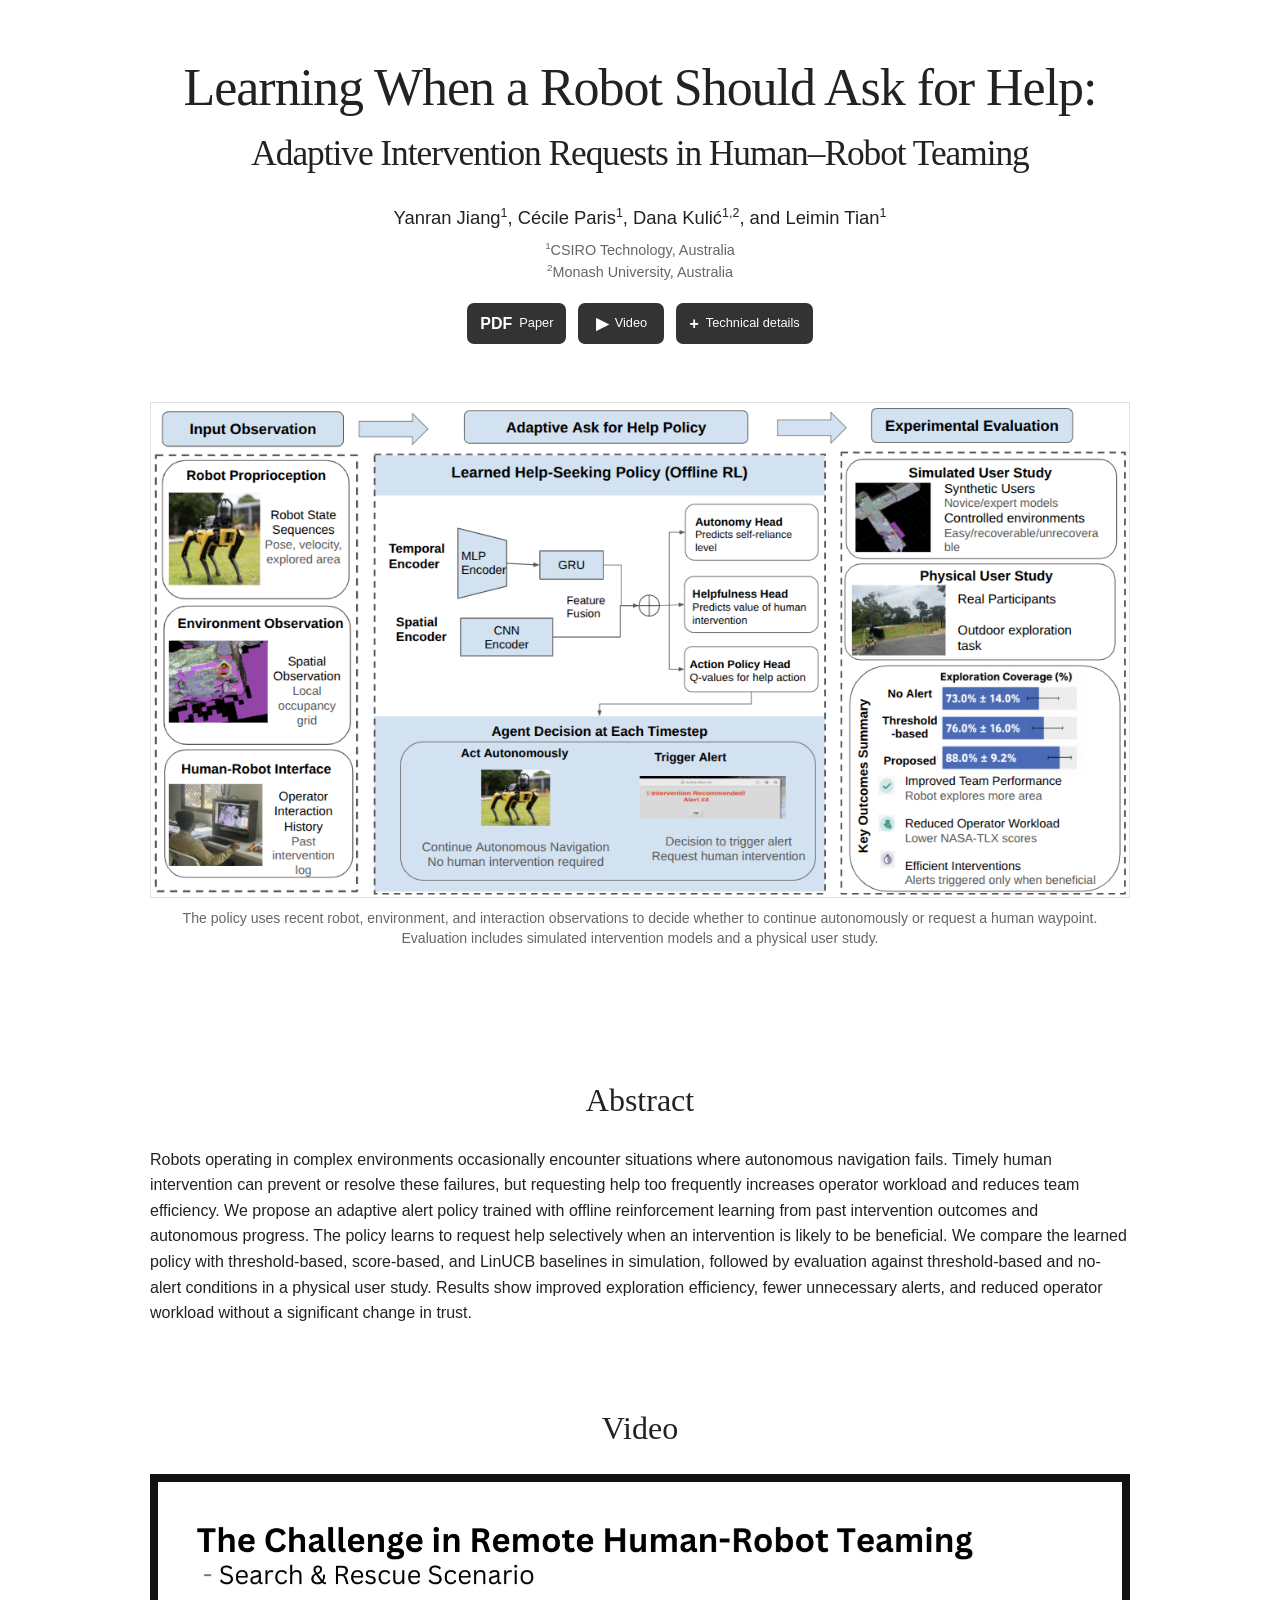
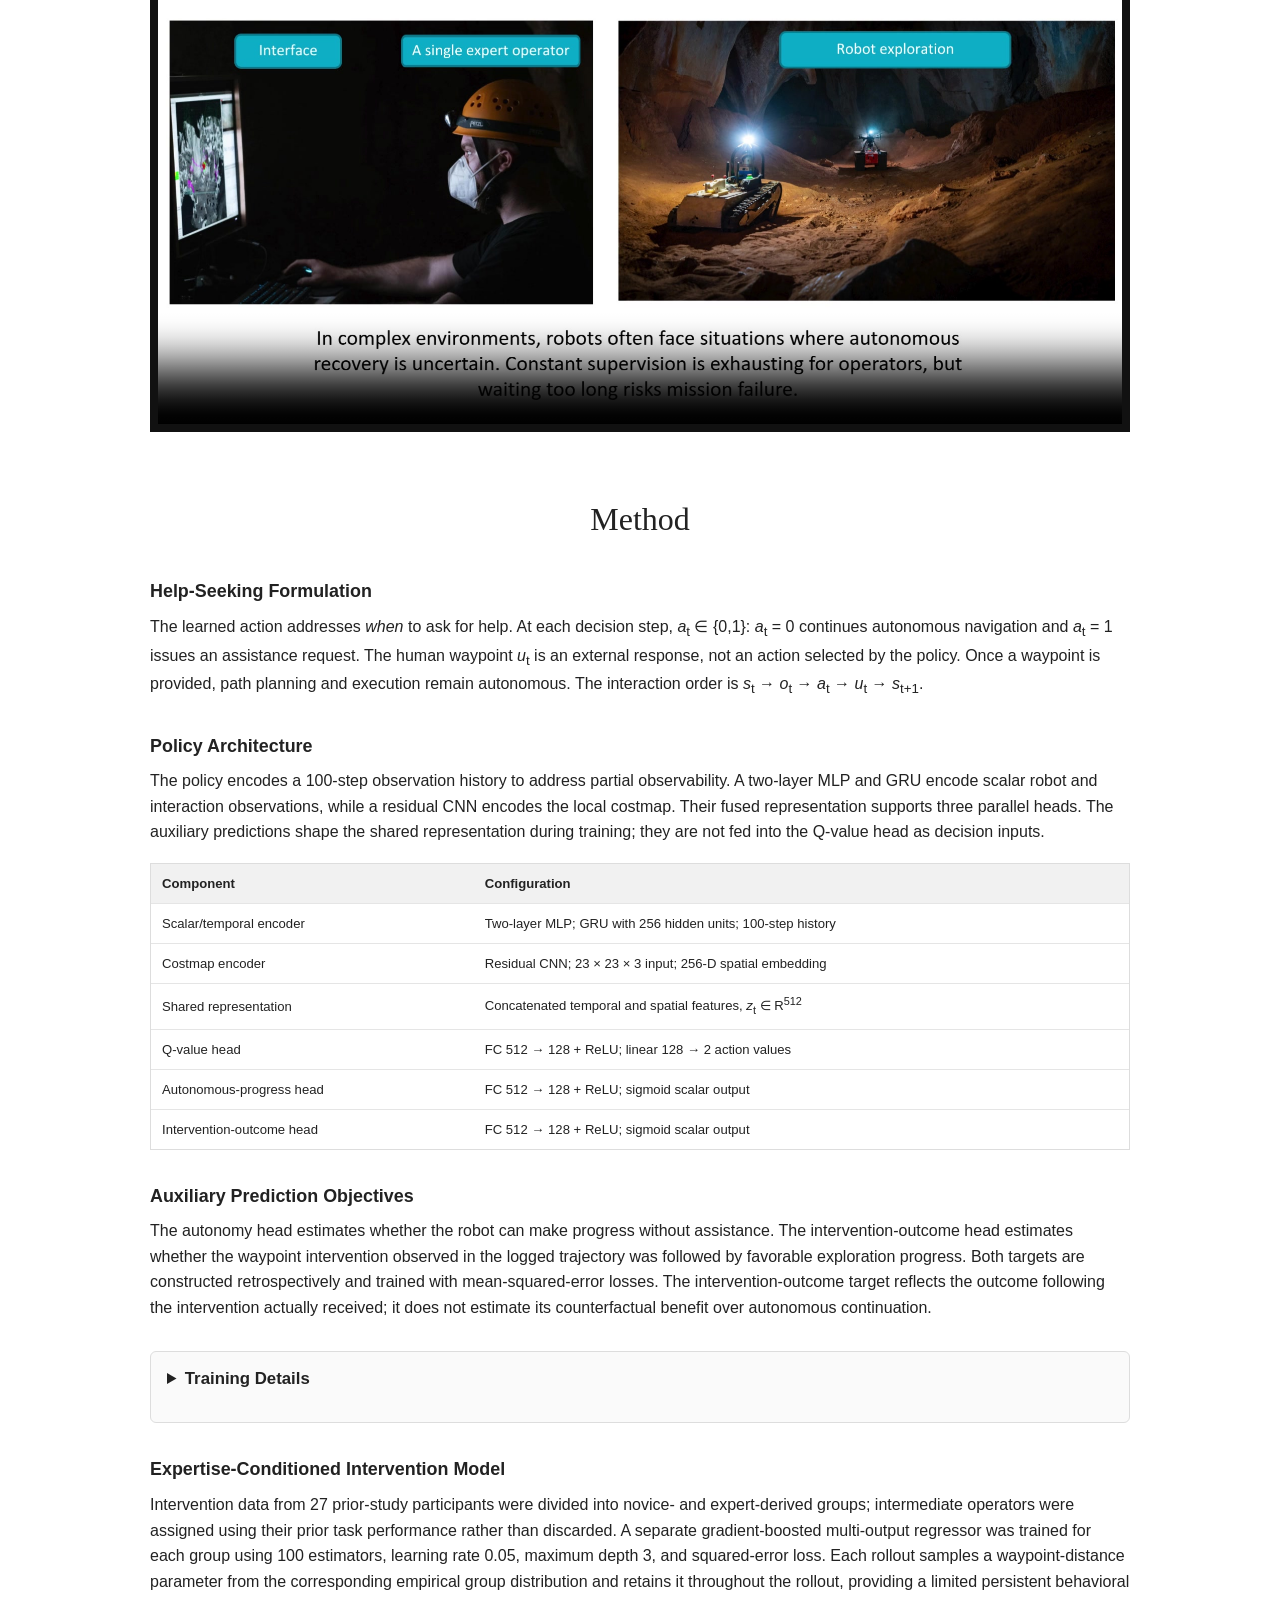
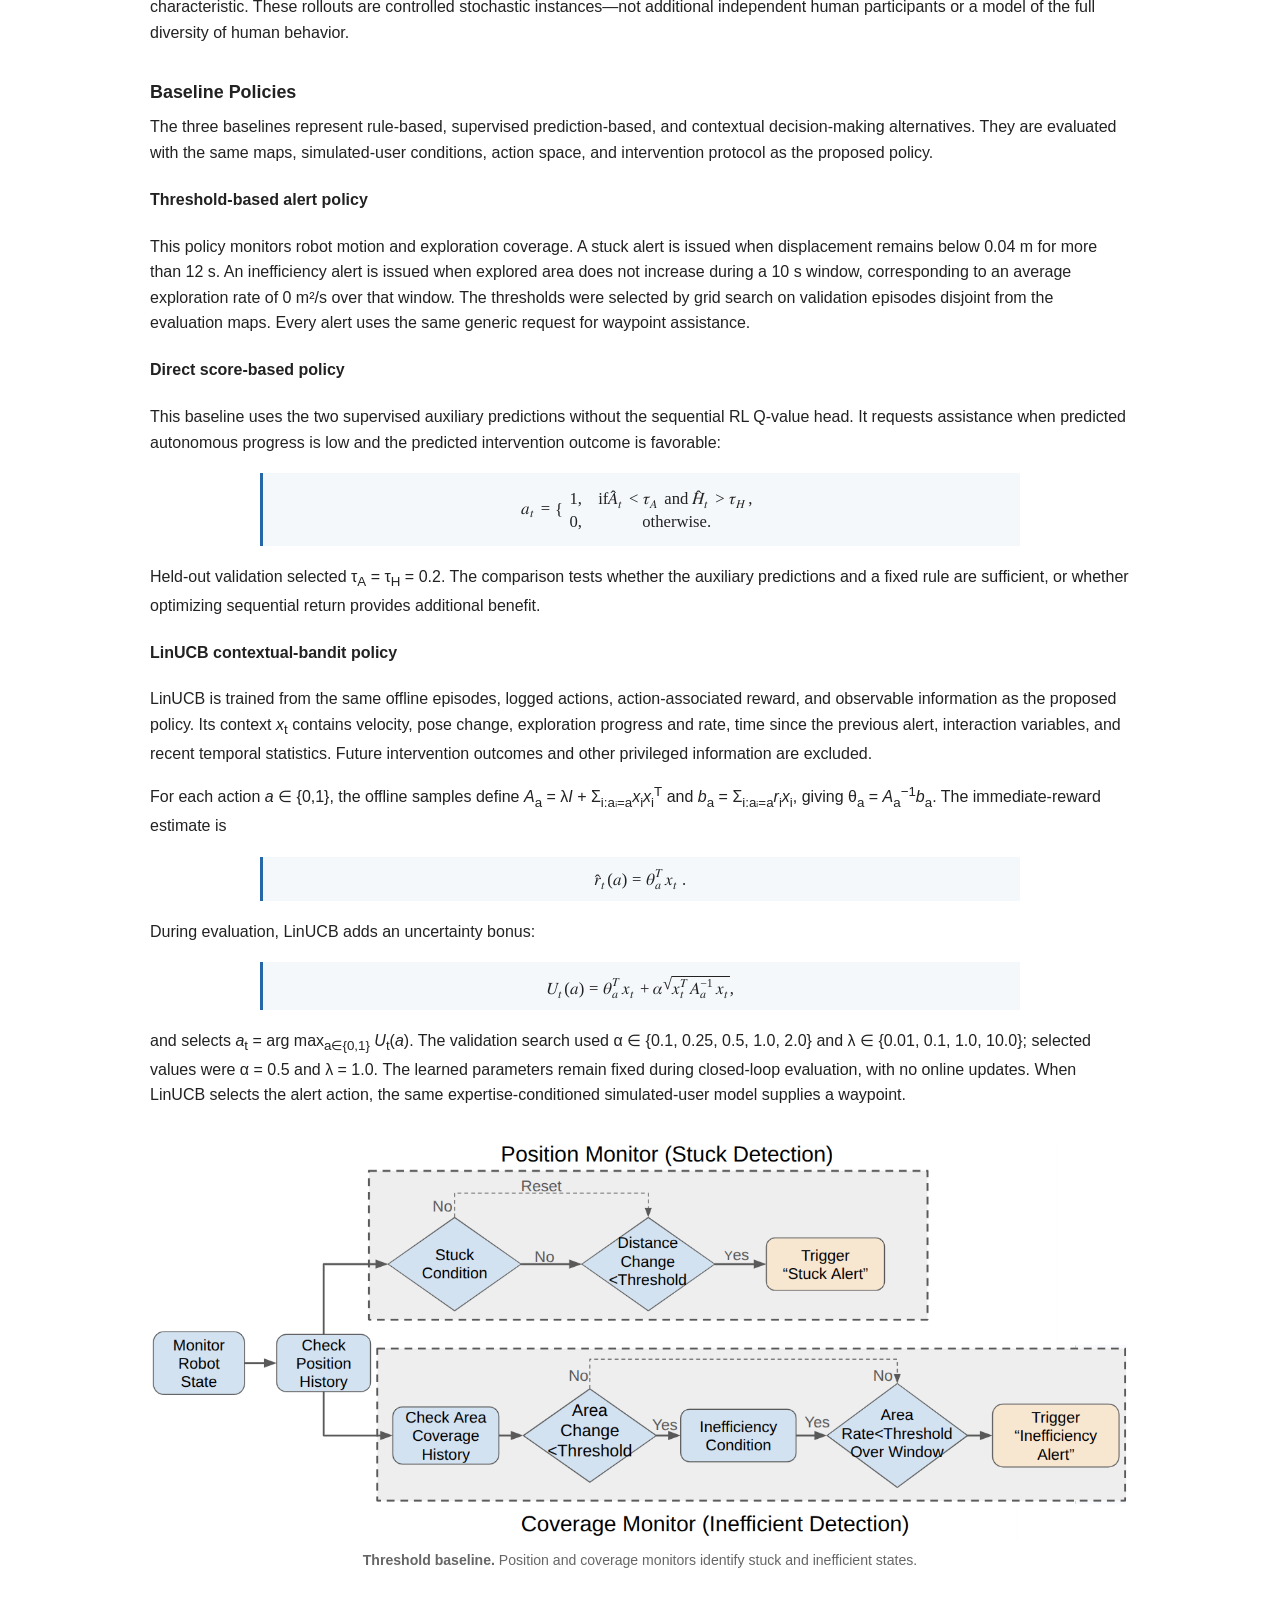
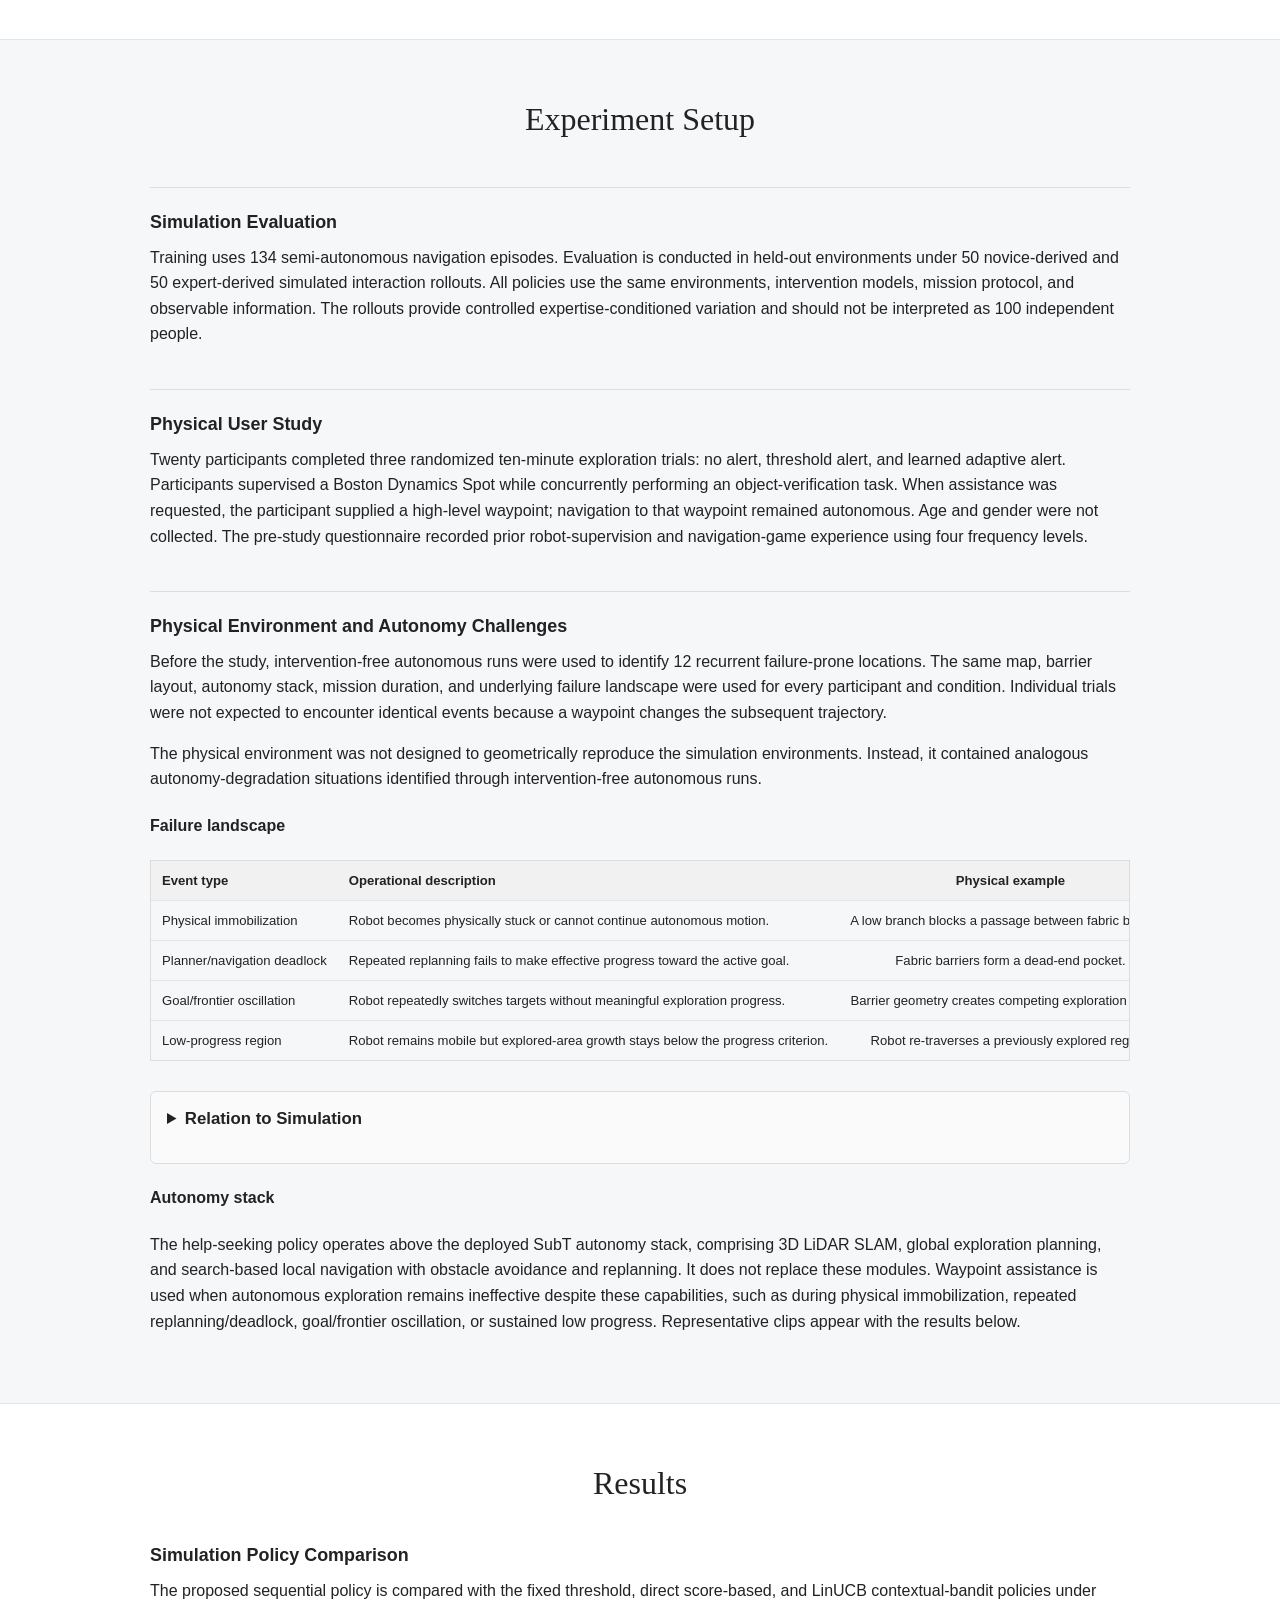
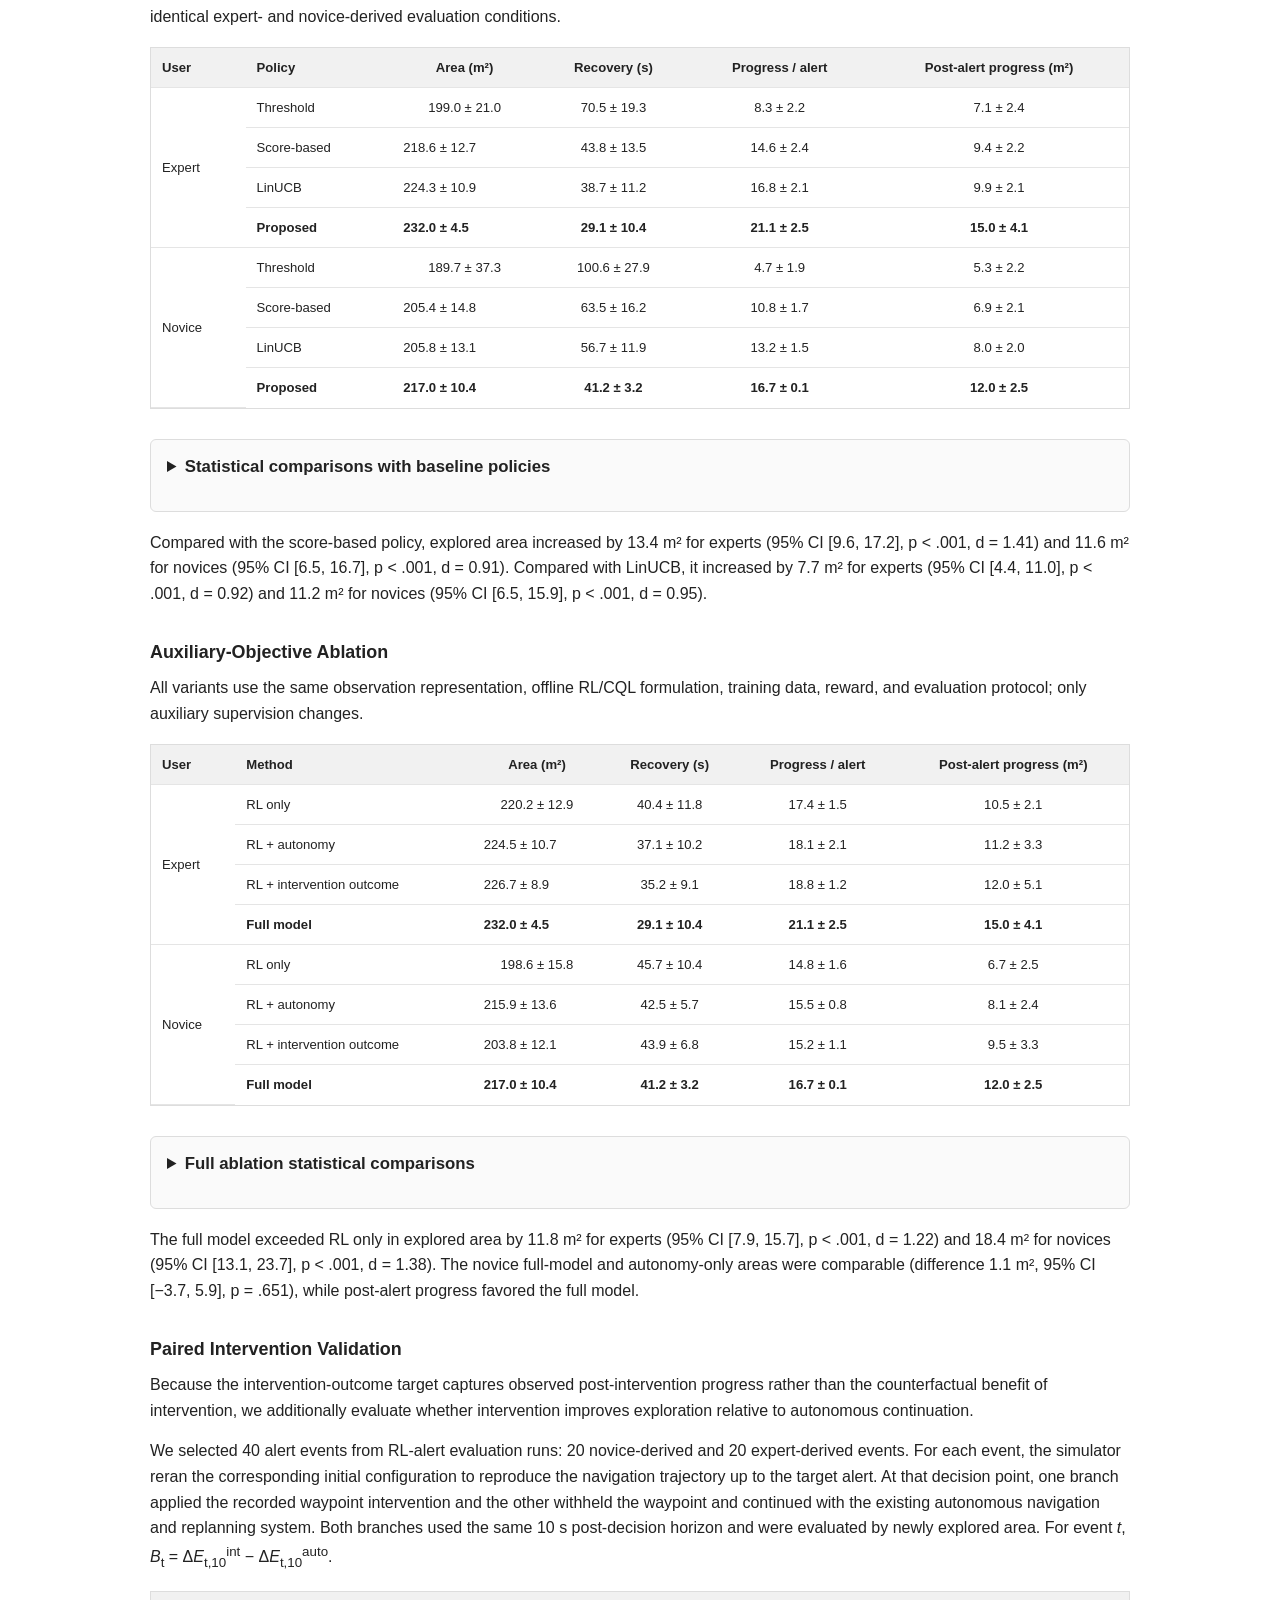
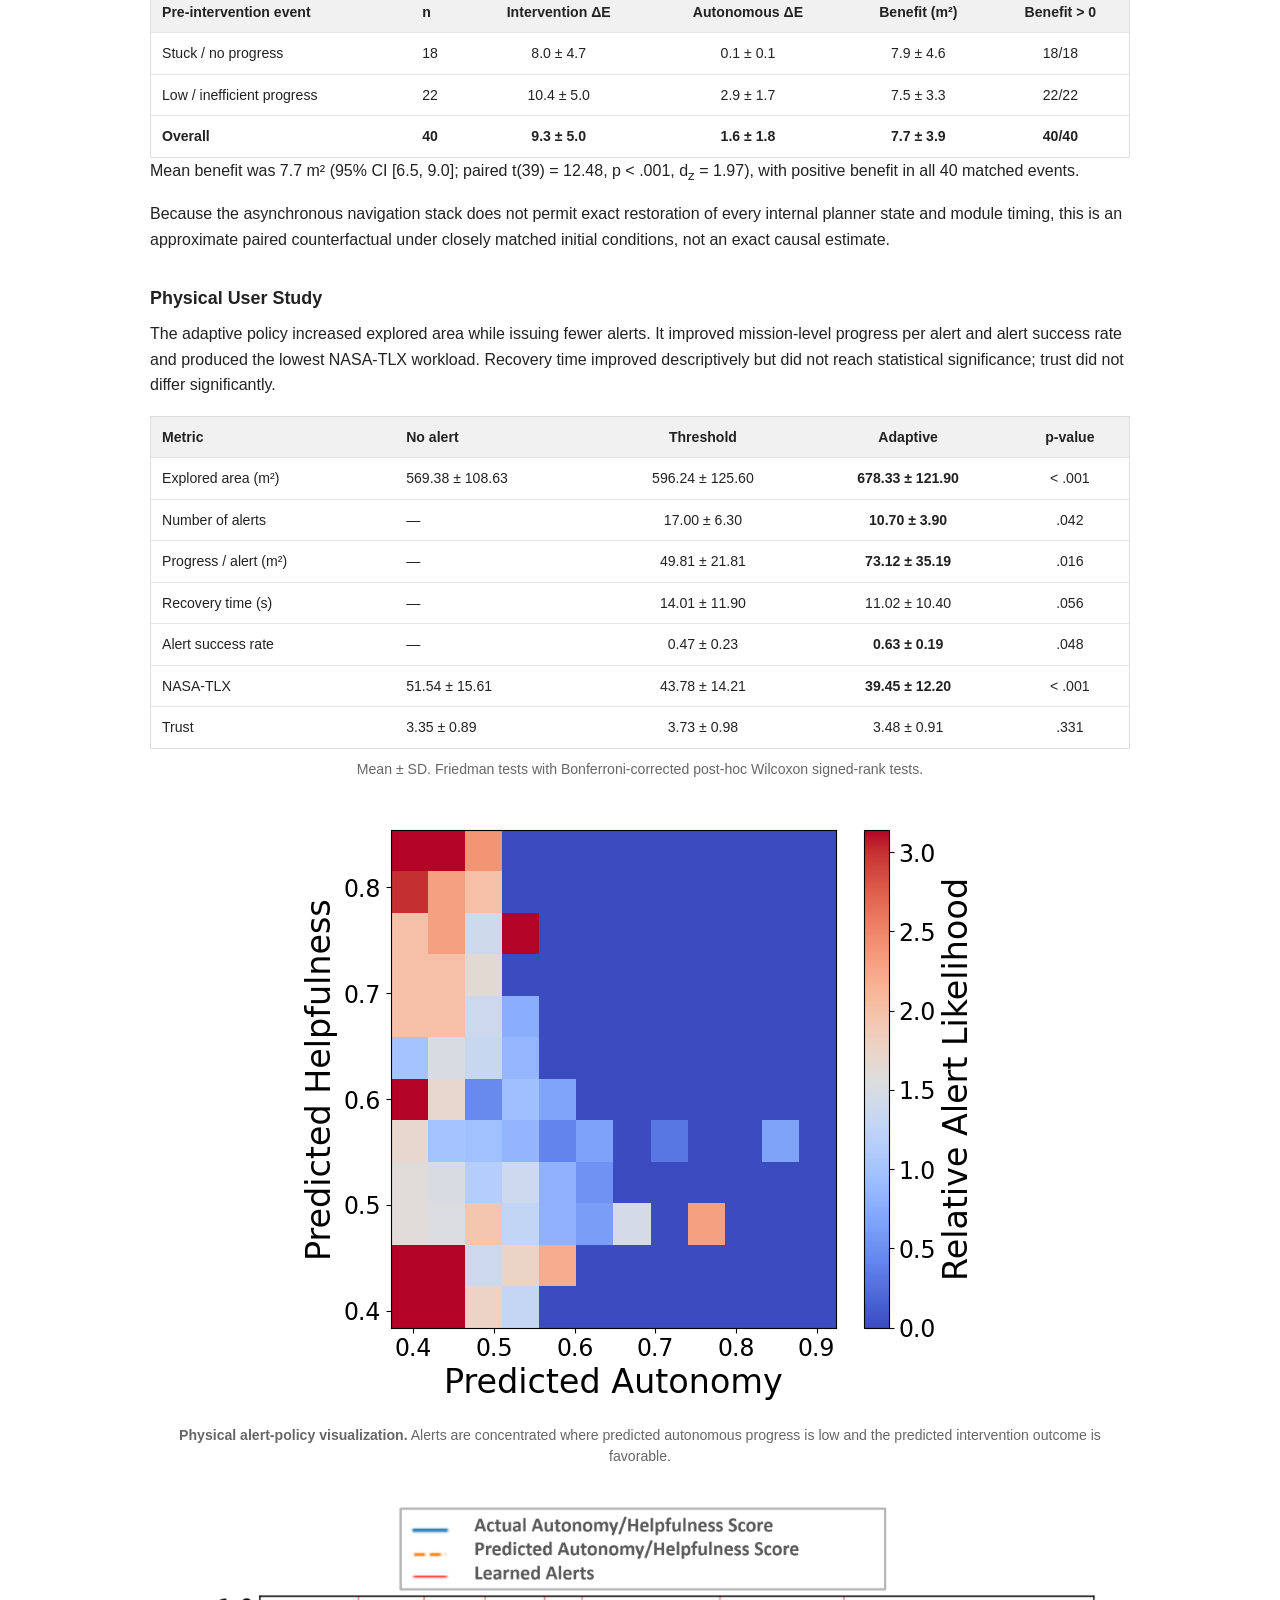
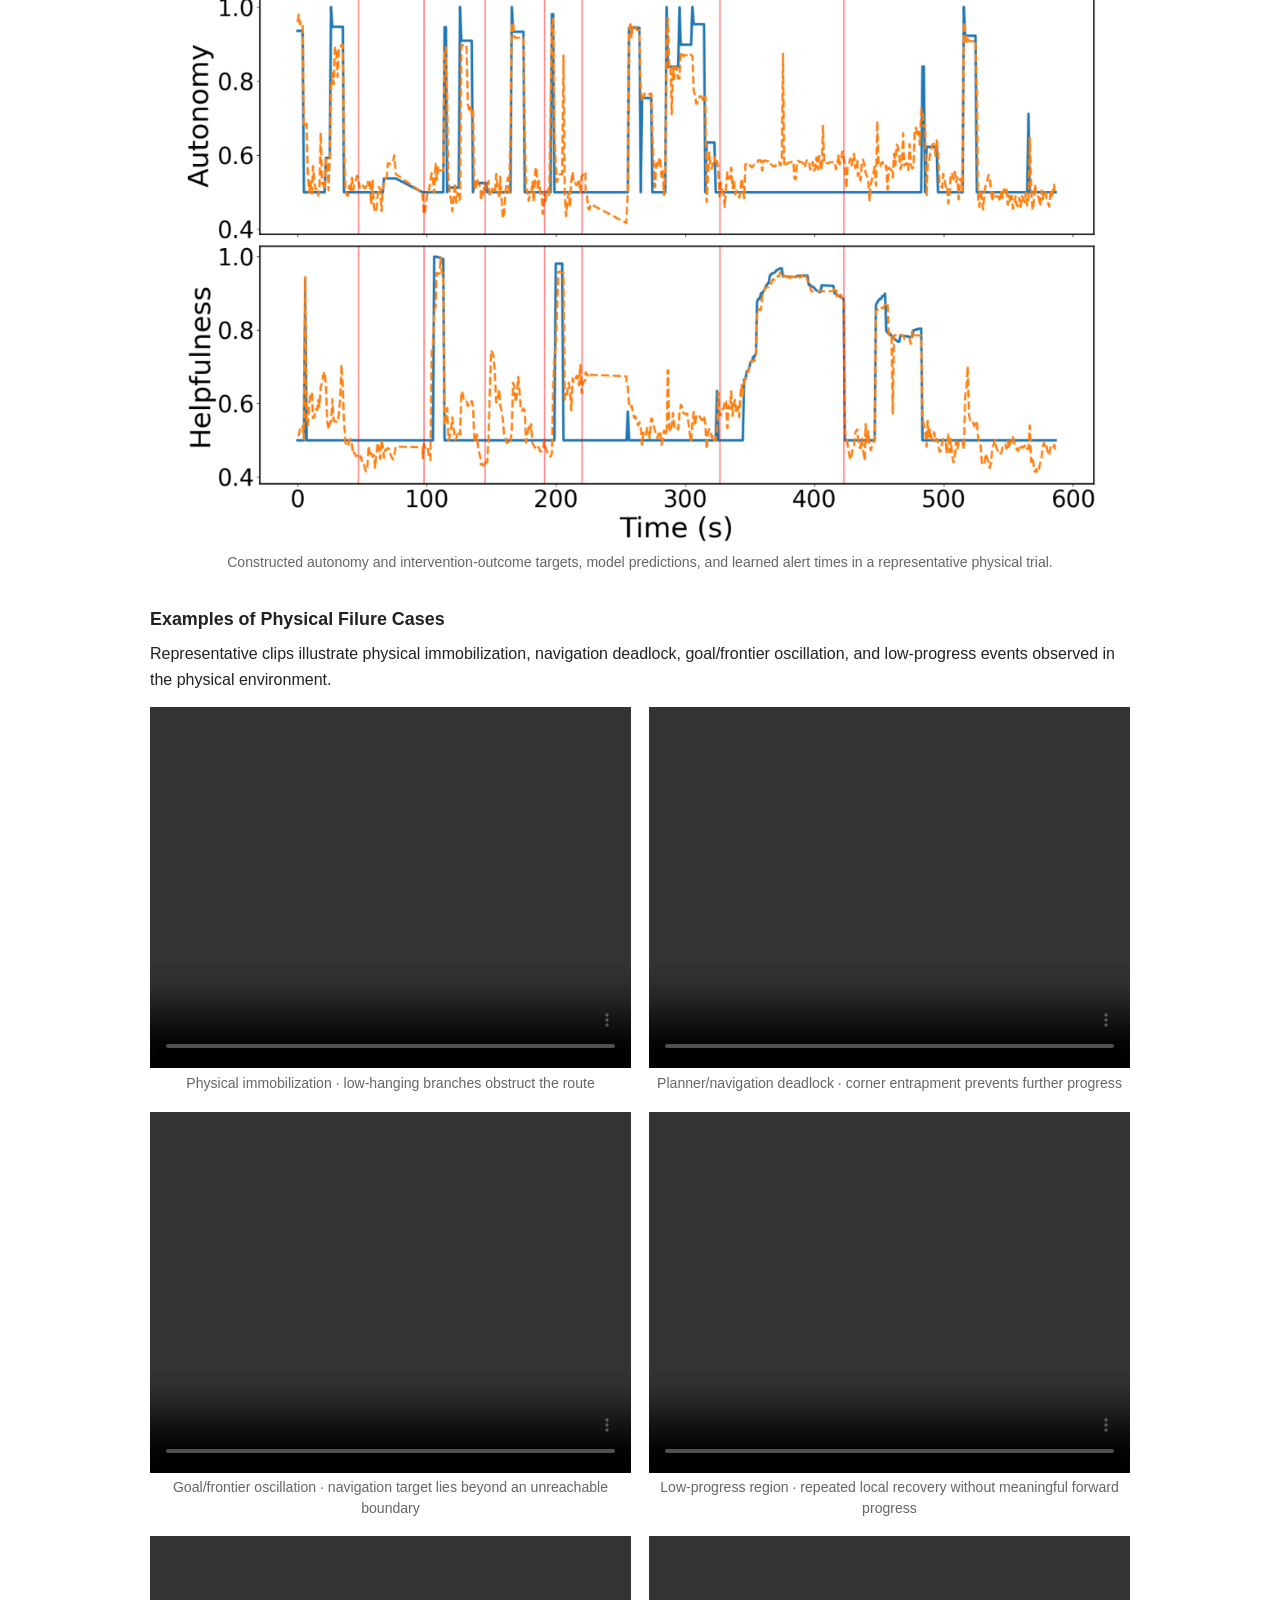
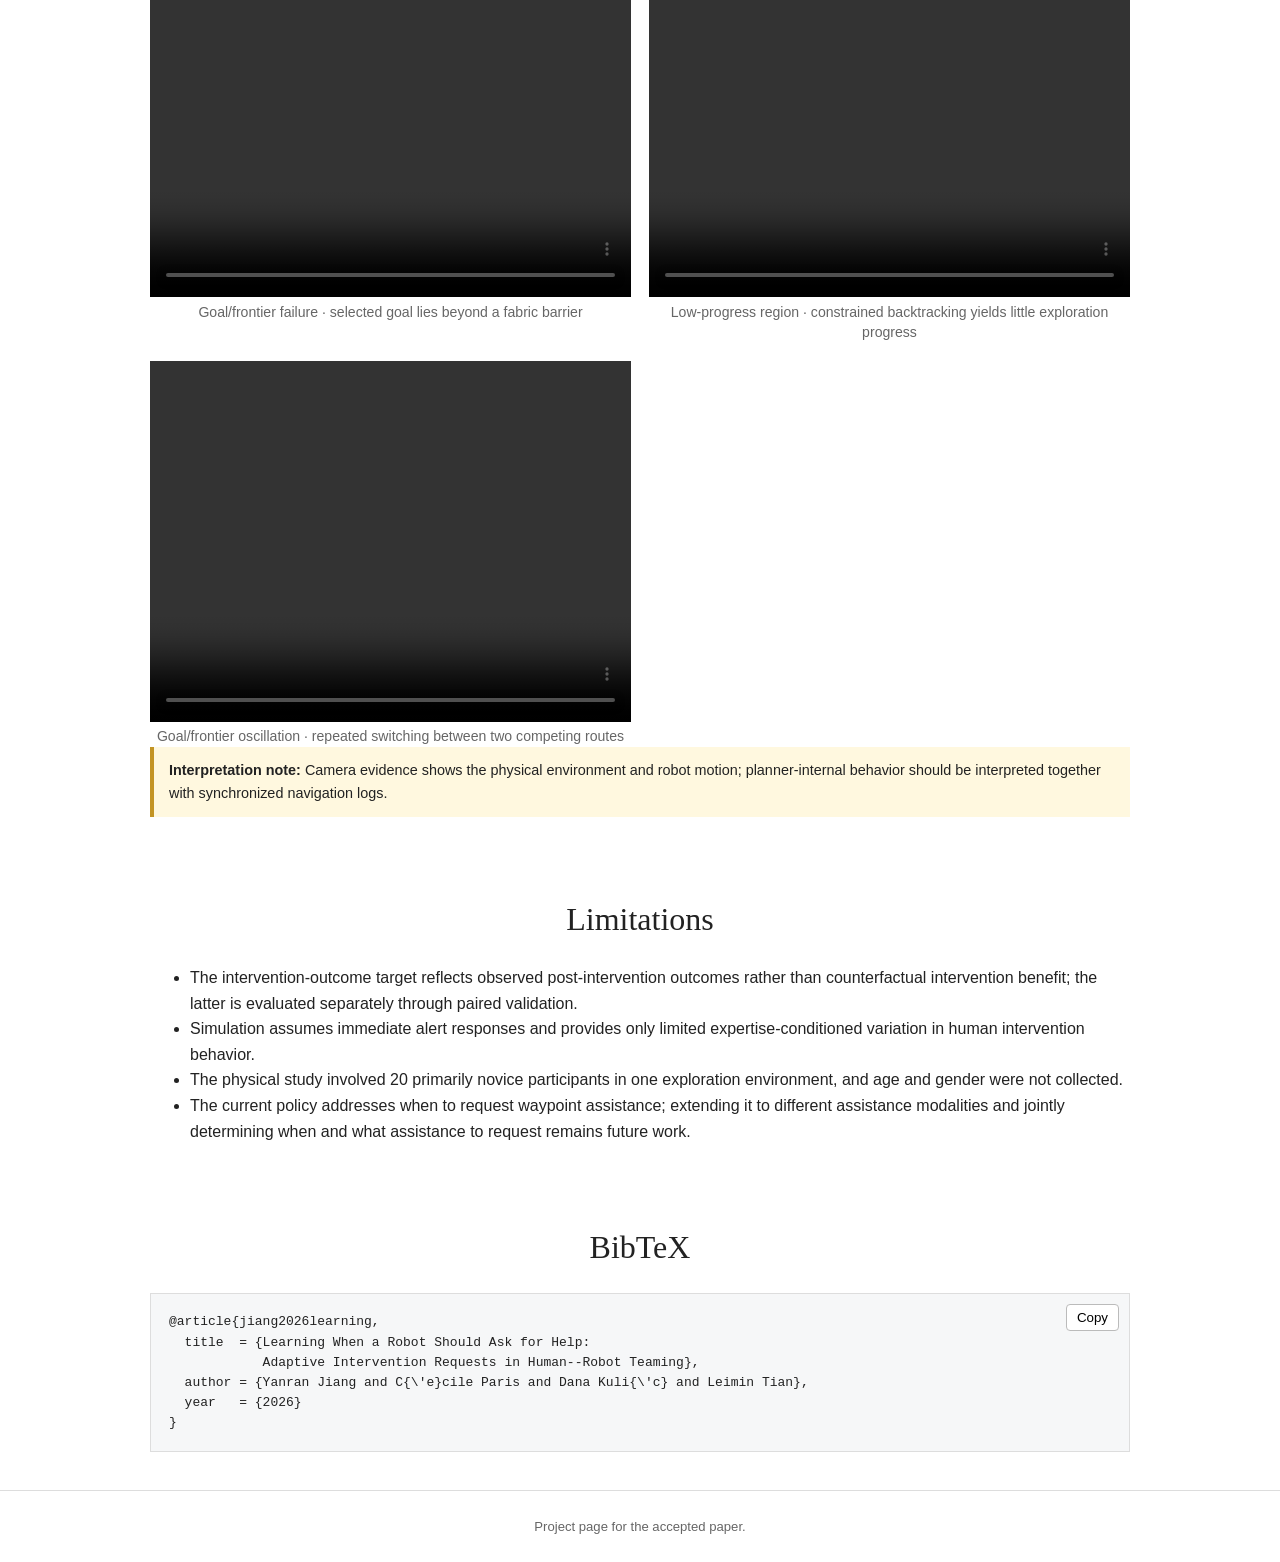
==== commit 42ad67f0: "Remove author profile link" ====
--- a/index.html
+++ b/index.html
@@ -1,7 +1,7 @@
 <!DOCTYPE html>
 <html lang="en"><head><meta charset="utf-8"><meta name="viewport" content="width=device-width,initial-scale=1"><meta name="description" content="Project page for Learning When a Robot Should Ask for Help."><title>Learning When a Robot Should Ask for Help</title><link rel="stylesheet" href="style.css"><link rel="stylesheet" href="details.css"></head>
 <body><main>
-<header class="paper-header page-width"><h1>Learning When a Robot Should Ask for Help:<br><span>Adaptive Intervention Requests in Human–Robot Teaming</span></h1><p class="authors"><a href="https://orcid.org/0000-0003-3140-190X" target="_blank" rel="noopener noreferrer">Yanran Jiang</a><sup>1</sup>, Cécile Paris<sup>1</sup>, Dana Kulić<sup>1,2</sup>, and Leimin Tian<sup>1</sup></p><p class="affiliations"><sup>1</sup>CSIRO Technology, Australia<br><sup>2</sup>Monash University, Australia</p><nav class="paper-links"><a href="assets/paper.pdf?v=20260907"><b>PDF</b><small>Paper</small></a><a href="#video"><b>▶</b><small>Video</small></a><a href="#method"><b>+</b><small>Technical details</small></a></nav></header>
+<header class="paper-header page-width"><h1>Learning When a Robot Should Ask for Help:<br><span>Adaptive Intervention Requests in Human–Robot Teaming</span></h1><p class="authors">Yanran Jiang<sup>1</sup>, Cécile Paris<sup>1</sup>, Dana Kulić<sup>1,2</sup>, and Leimin Tian<sup>1</sup></p><p class="affiliations"><sup>1</sup>CSIRO Technology, Australia<br><sup>2</sup>Monash University, Australia</p><nav class="paper-links"><a href="assets/paper.pdf?v=20260907"><b>PDF</b><small>Paper</small></a><a href="#video"><b>▶</b><small>Video</small></a><a href="#method"><b>+</b><small>Technical details</small></a></nav></header>
 
 <section class="page-width teaser"><img src="assets/revised-framework-overview.png" alt="Overview of the adaptive help-seeking policy and evaluation"><p class="caption">The policy uses recent robot, environment, and interaction observations to decide whether to continue autonomously or request a human waypoint. Evaluation includes simulated intervention models and a physical user study.</p></section>
 
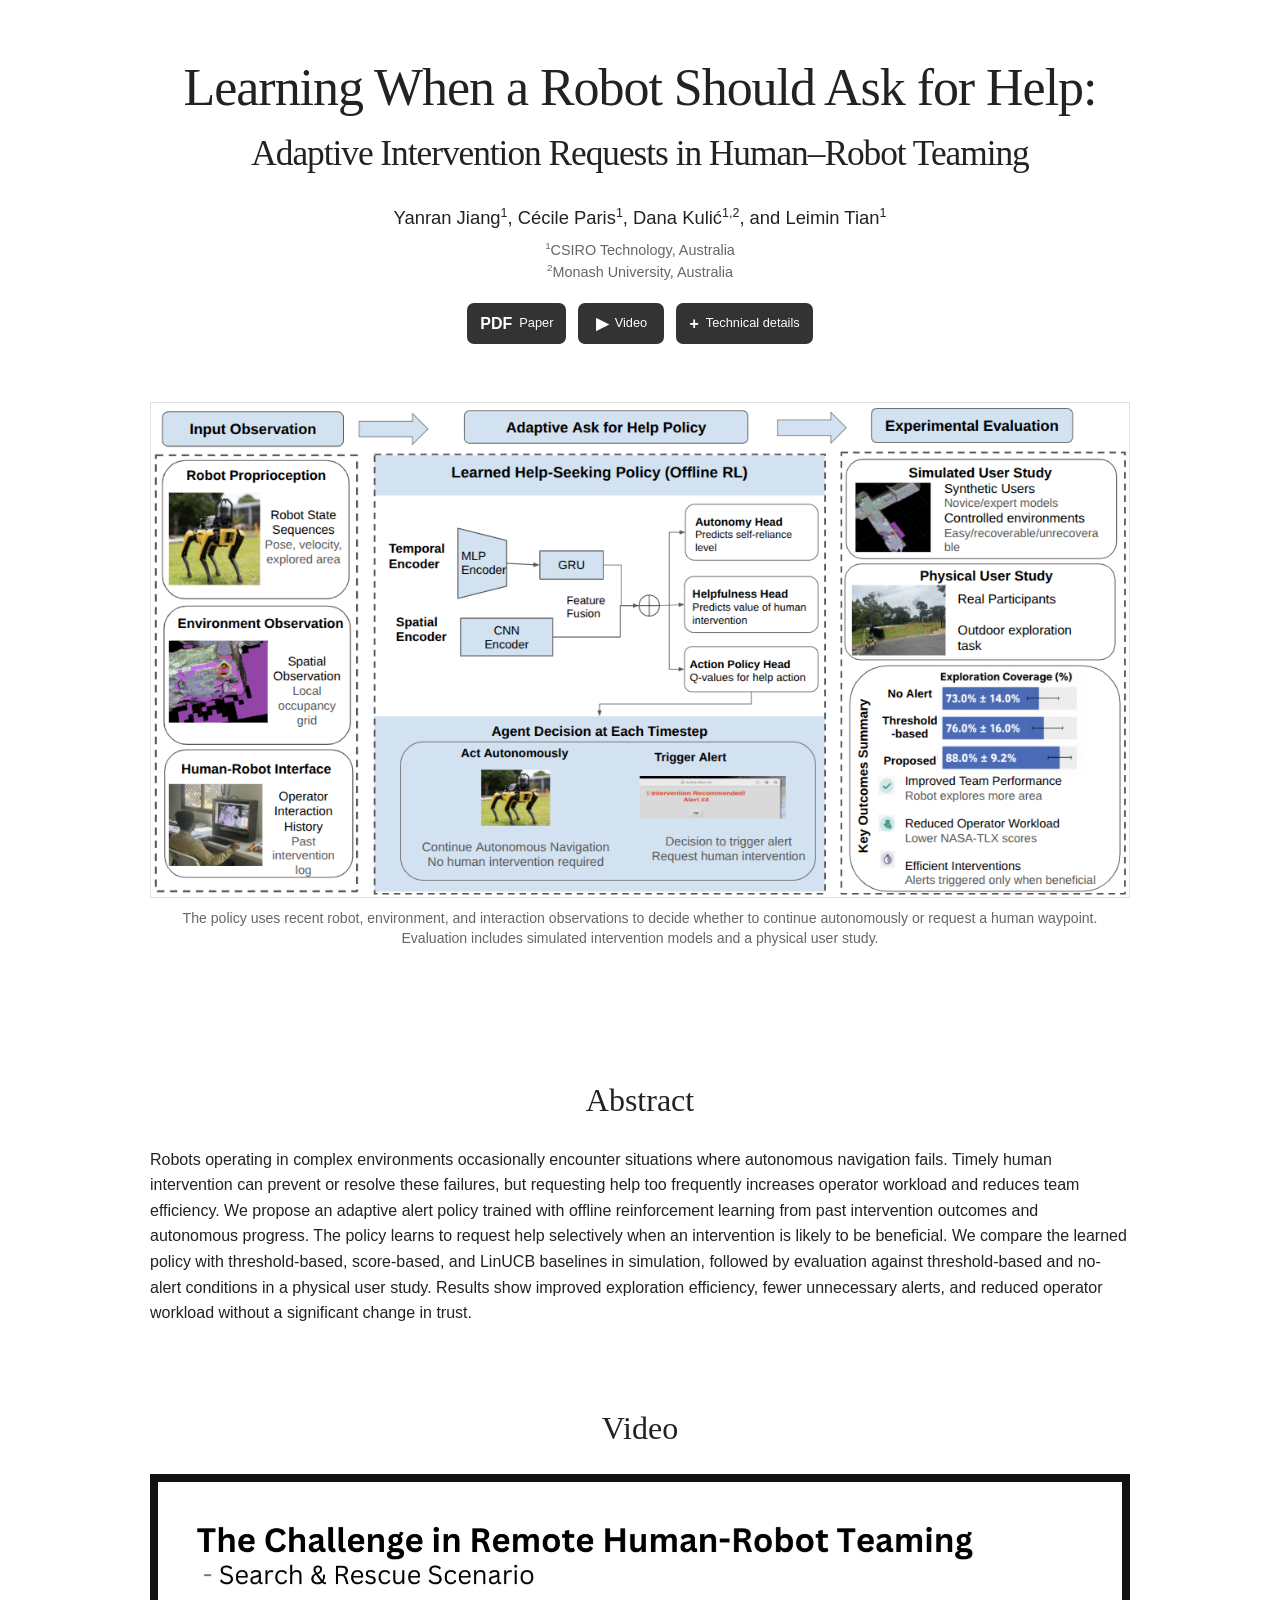
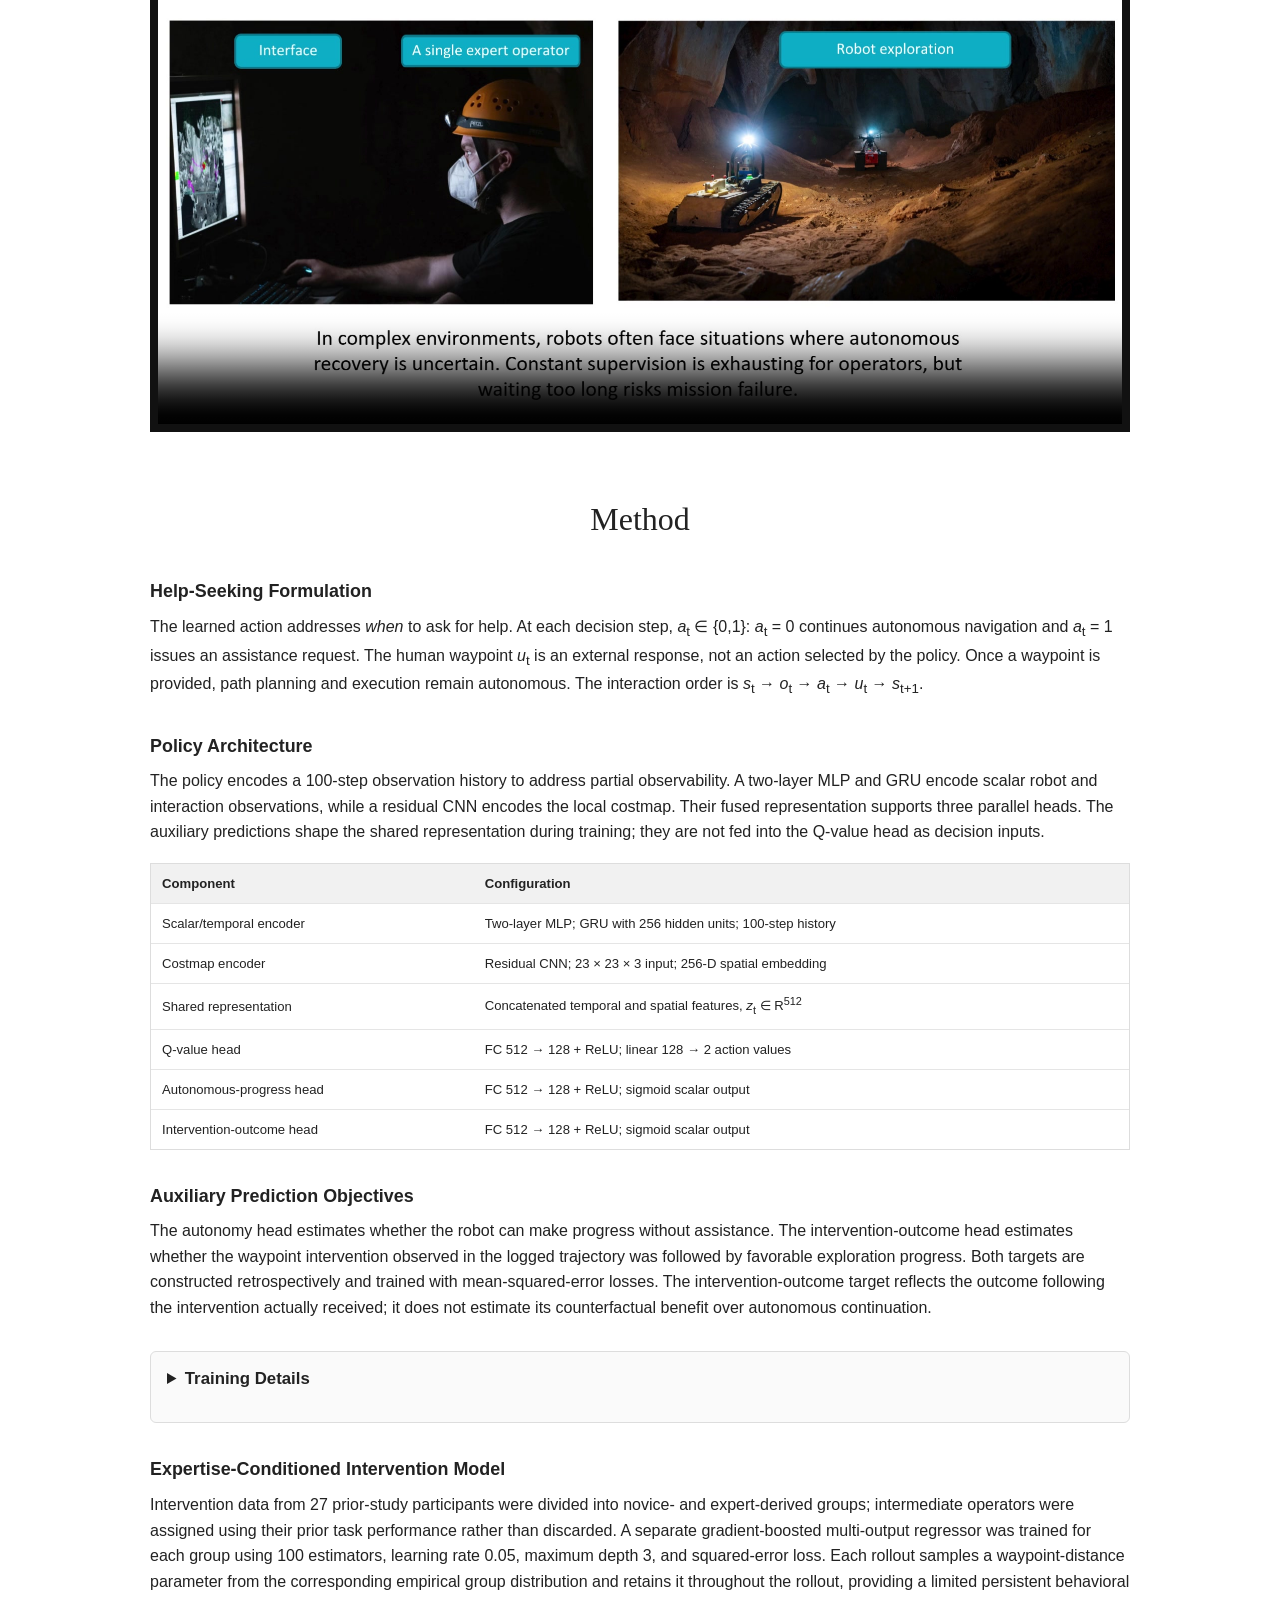
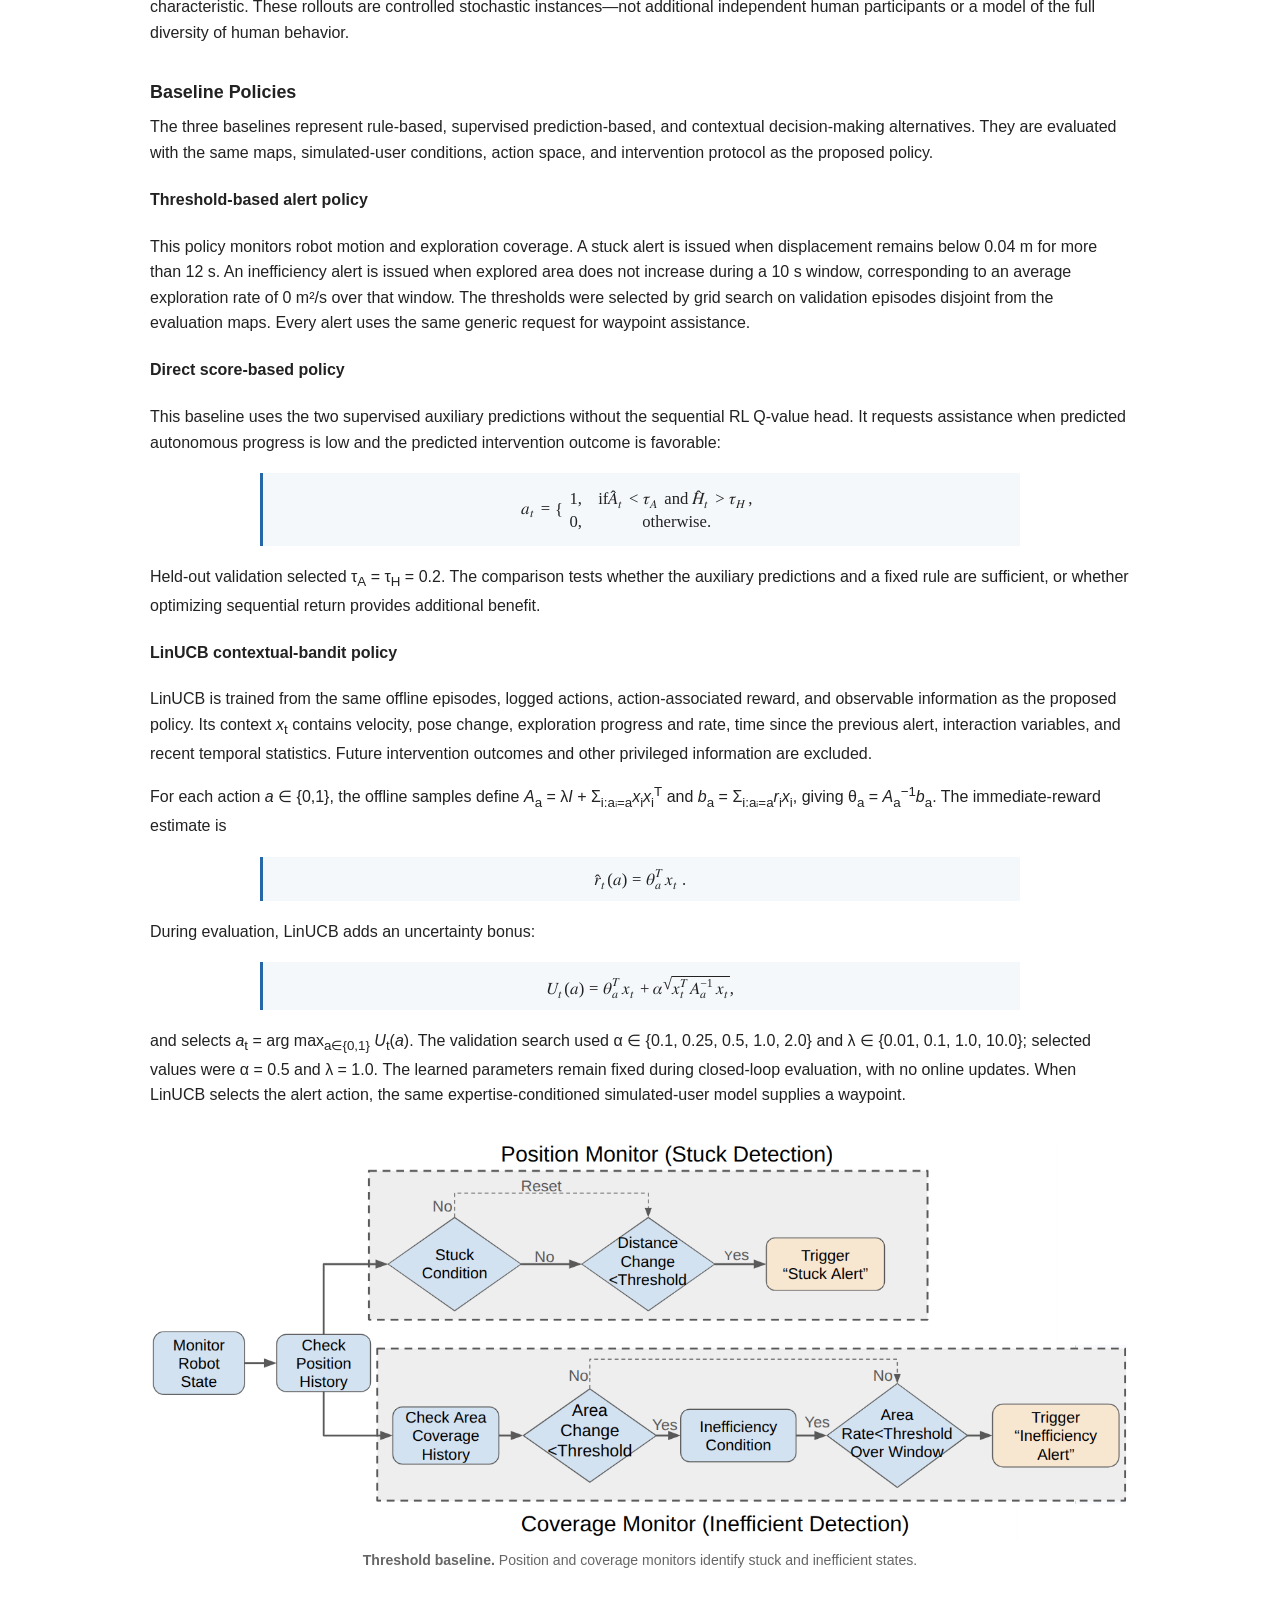
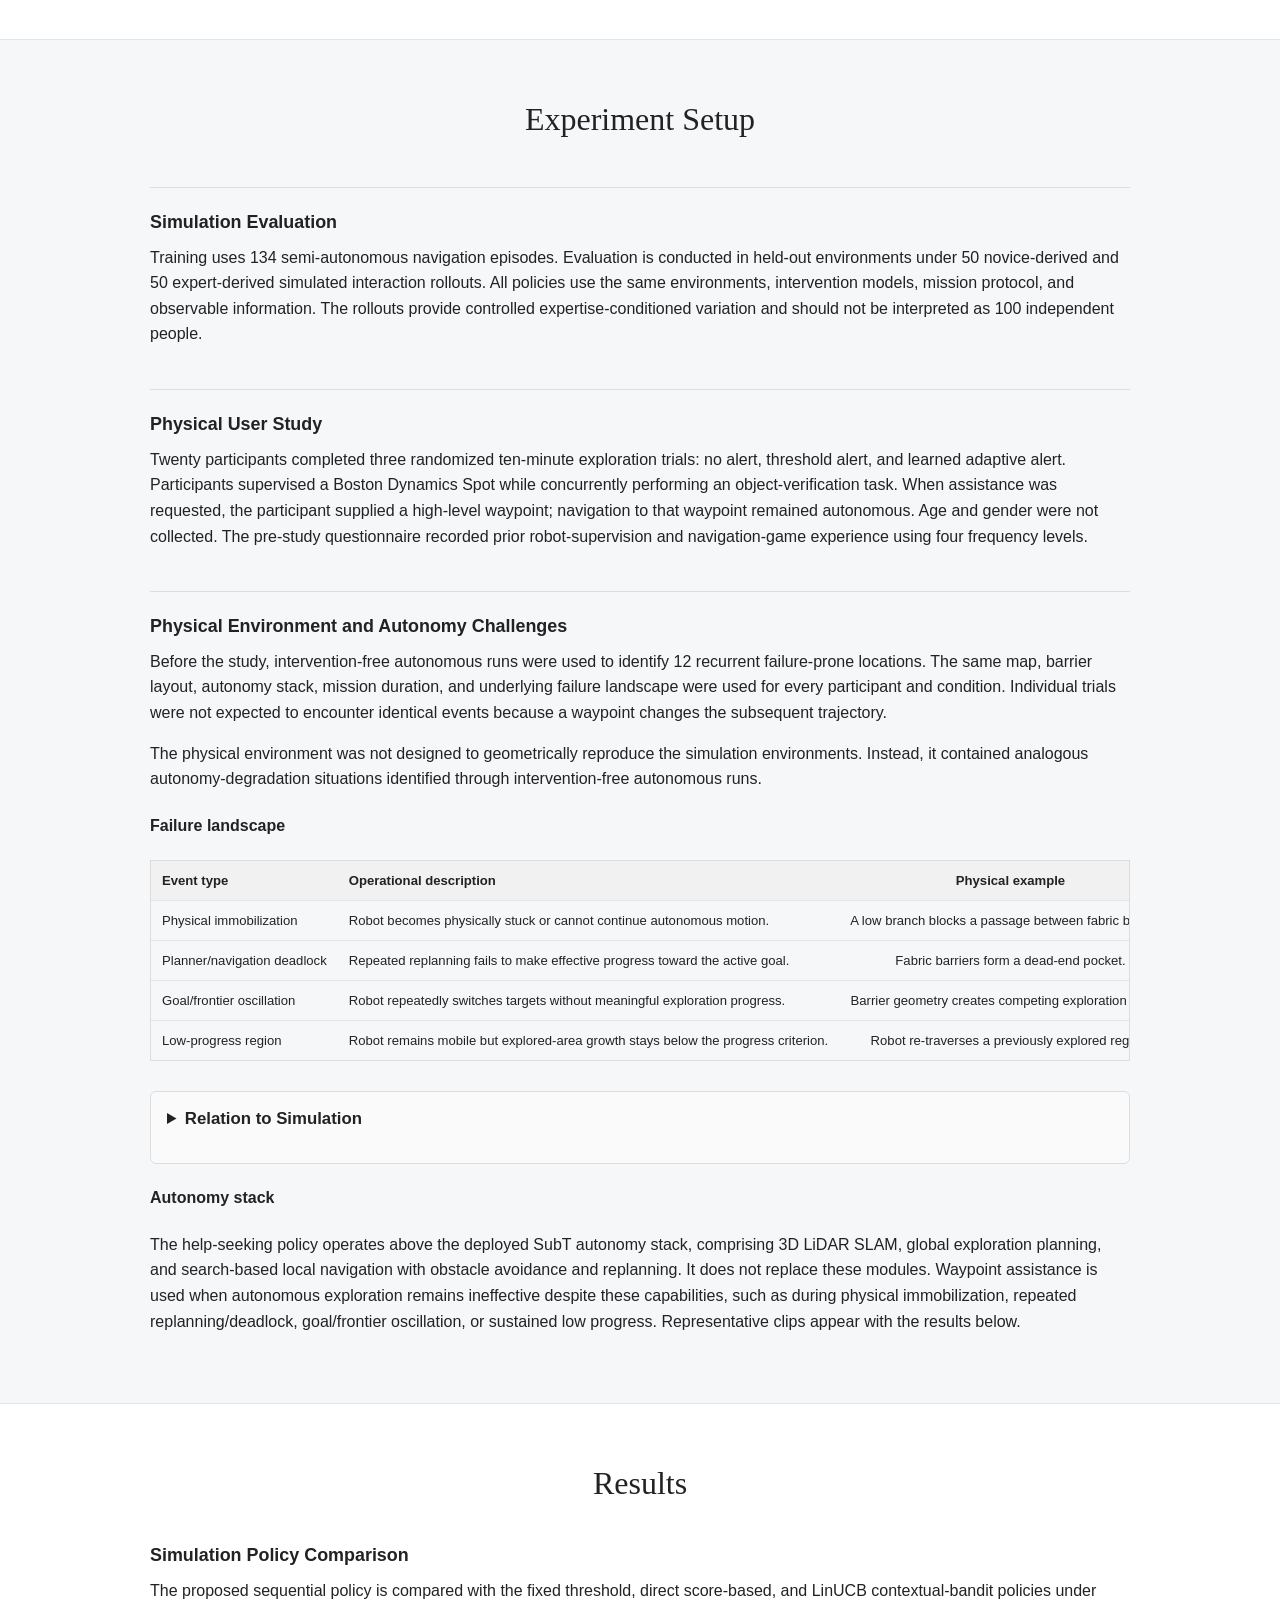
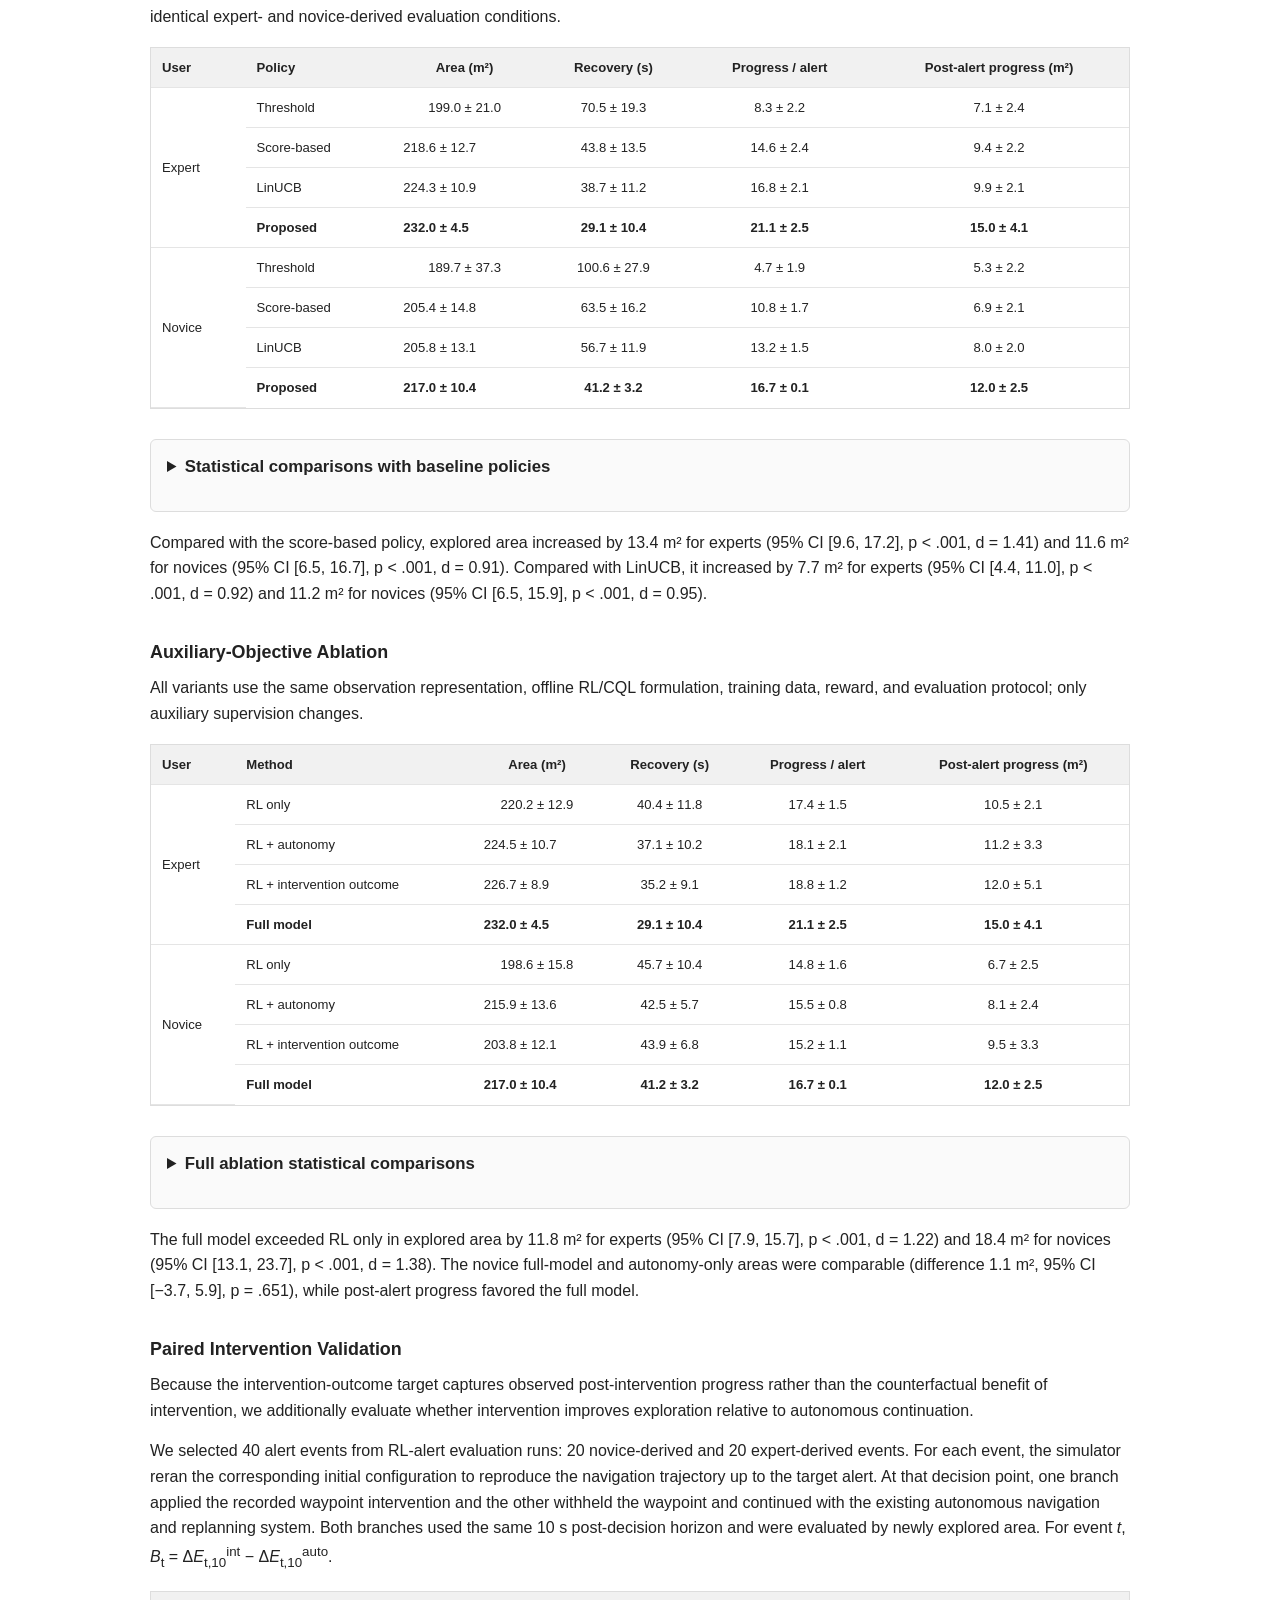
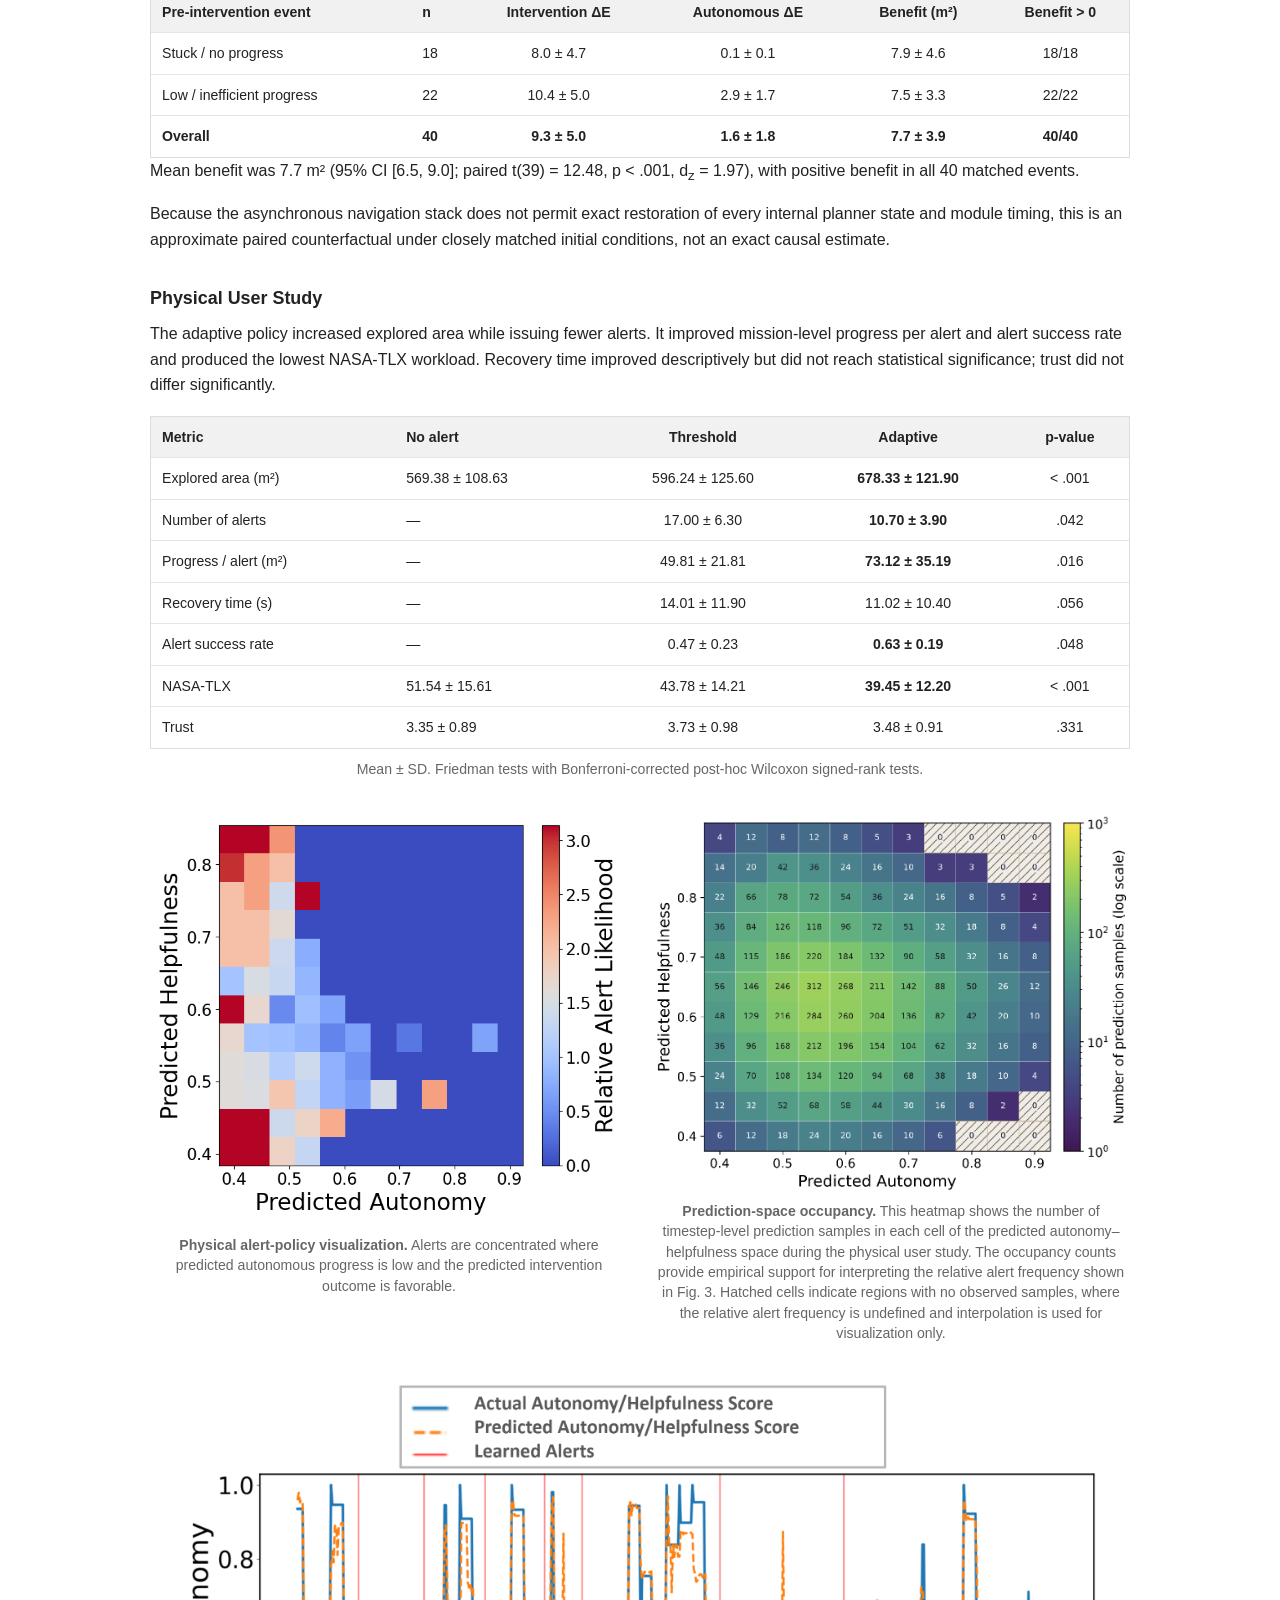
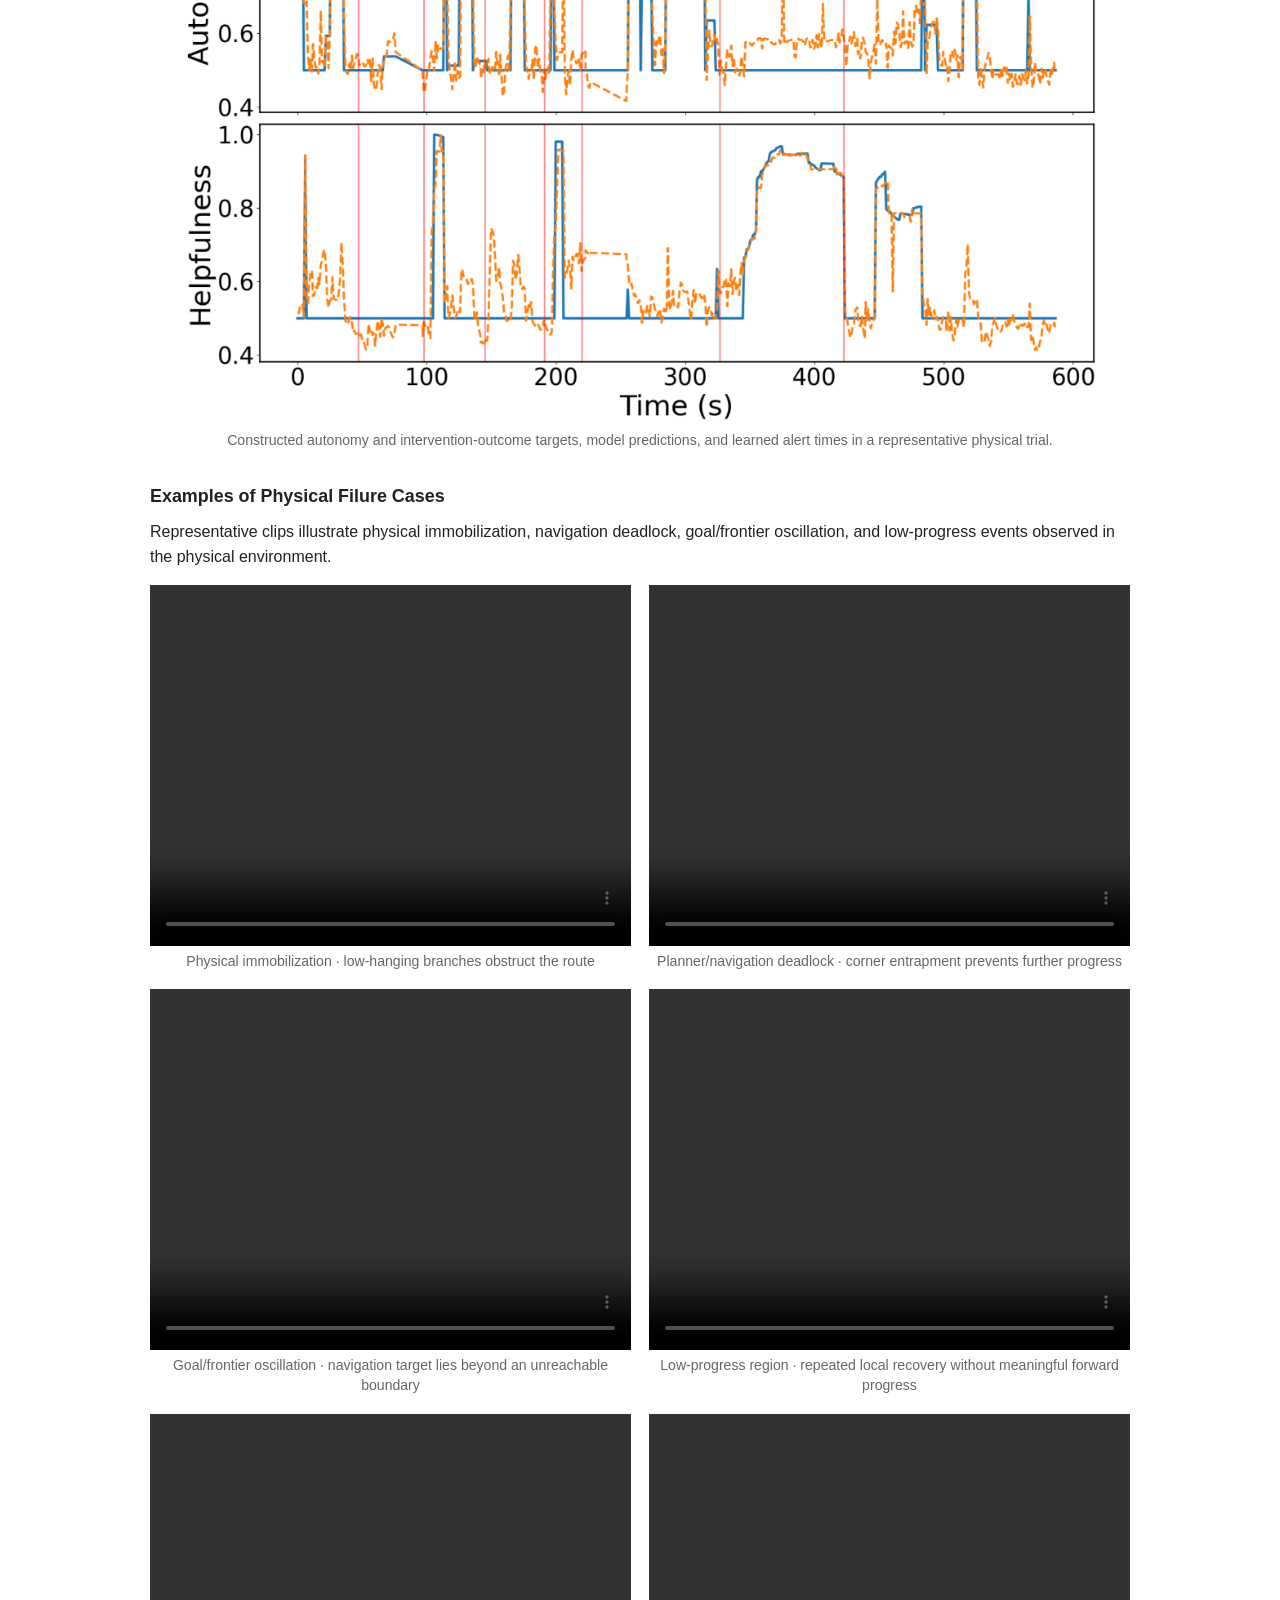
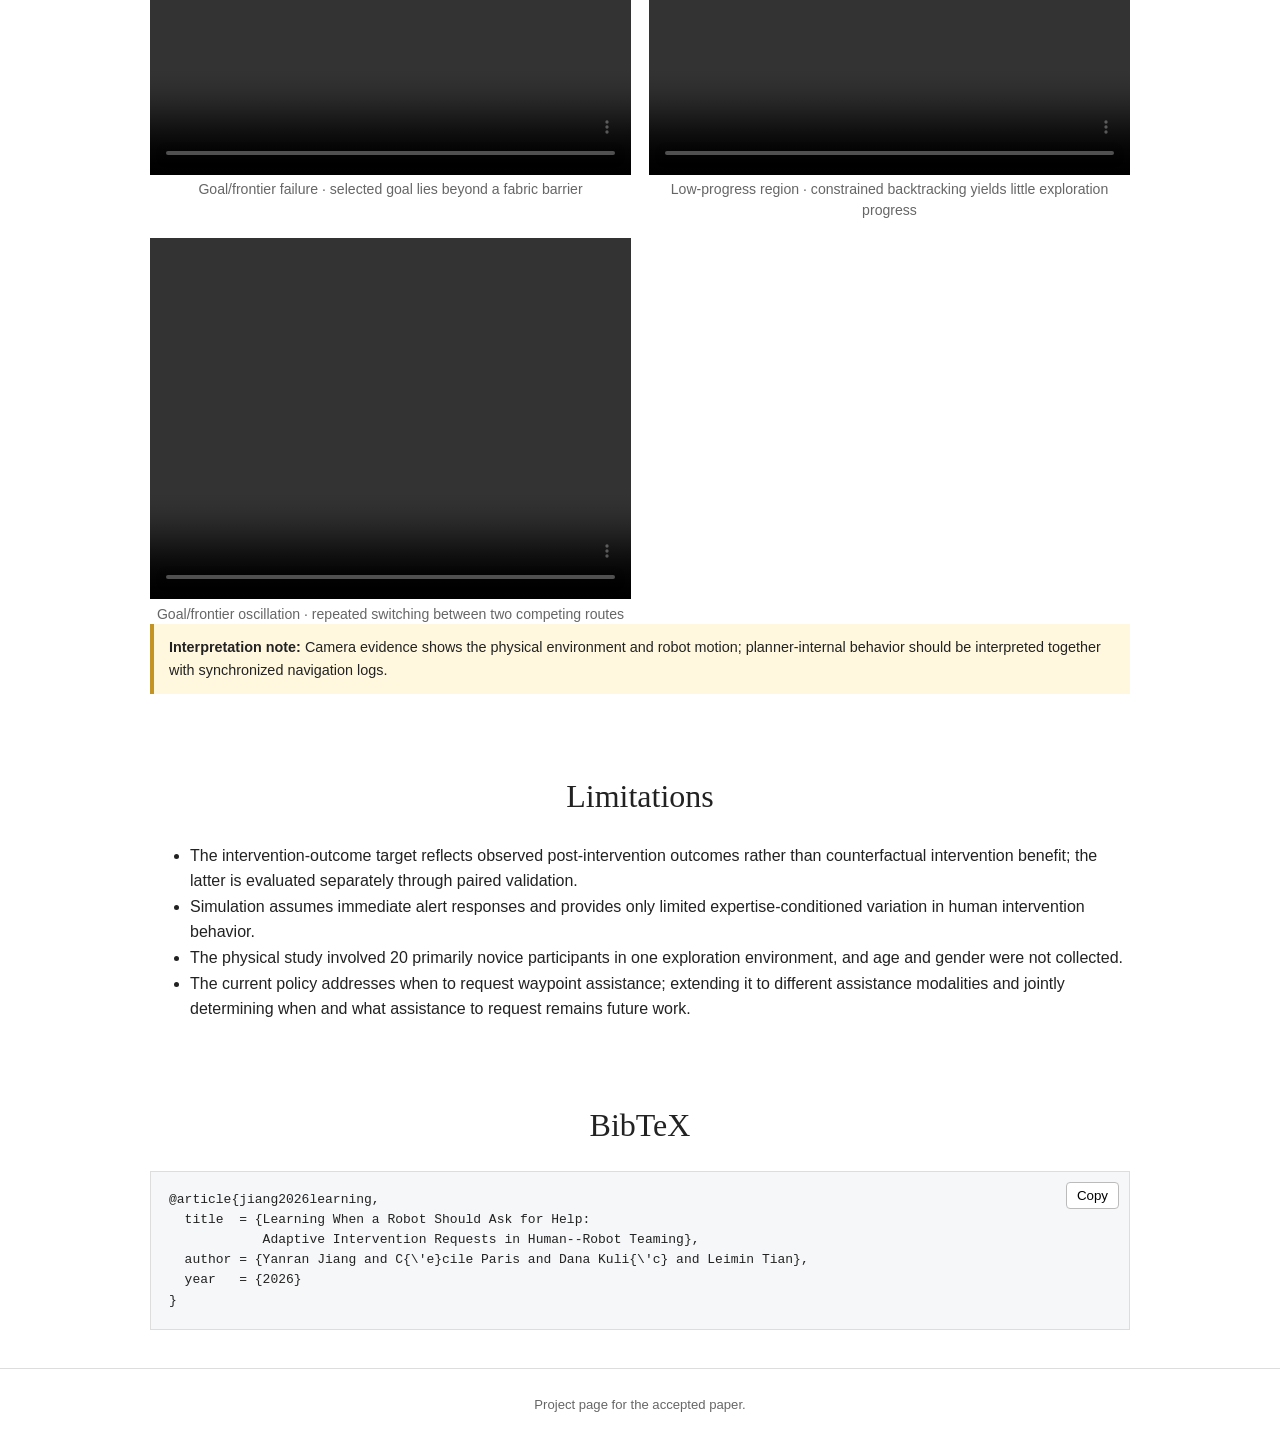
==== commit de92bce1: "Add physical-study occupancy heatmap" ====
--- a/index.html
+++ b/index.html
@@ -60,7 +60,10 @@
 <p>Mean benefit was 7.7 m² (95% CI [6.5, 9.0]; paired t(39) = 12.48, p &lt; .001, d<sub>z</sub> = 1.97), with positive benefit in all 40 matched events.</p><p>Because the asynchronous navigation stack does not permit exact restoration of every internal planner state and module timing, this is an approximate paired counterfactual under closely matched initial conditions, not an exact causal estimate.</p>
 <h3>Physical User Study</h3><p>The adaptive policy increased explored area while issuing fewer alerts. It improved mission-level progress per alert and alert success rate and produced the lowest NASA-TLX workload. Recovery time improved descriptively but did not reach statistical significance; trust did not differ significantly.</p>
 <div class="table-wrap"><table><thead><tr><th>Metric</th><th>No alert</th><th>Threshold</th><th>Adaptive</th><th>p-value</th></tr></thead><tbody><tr><td>Explored area (m²)</td><td>569.38 ± 108.63</td><td>596.24 ± 125.60</td><td><strong>678.33 ± 121.90</strong></td><td>&lt; .001</td></tr><tr><td>Number of alerts</td><td>—</td><td>17.00 ± 6.30</td><td><strong>10.70 ± 3.90</strong></td><td>.042</td></tr><tr><td>Progress / alert (m²)</td><td>—</td><td>49.81 ± 21.81</td><td><strong>73.12 ± 35.19</strong></td><td>.016</td></tr><tr><td>Recovery time (s)</td><td>—</td><td>14.01 ± 11.90</td><td>11.02 ± 10.40</td><td>.056</td></tr><tr><td>Alert success rate</td><td>—</td><td>0.47 ± 0.23</td><td><strong>0.63 ± 0.19</strong></td><td>.048</td></tr><tr><td>NASA-TLX</td><td>51.54 ± 15.61</td><td>43.78 ± 14.21</td><td><strong>39.45 ± 12.20</strong></td><td>&lt; .001</td></tr><tr><td>Trust</td><td>3.35 ± 0.89</td><td>3.73 ± 0.98</td><td>3.48 ± 0.91</td><td>.331</td></tr></tbody></table></div><p class="caption">Mean ± SD. Friedman tests with Bonferroni-corrected post-hoc Wilcoxon signed-rank tests.</p>
-<figure class="full-figure small-figure"><img src="assets/alert-policy.png" alt="Alert likelihood over autonomy and intervention outcome in the physical user study"><figcaption><strong>Physical alert-policy visualization.</strong> Alerts are concentrated where predicted autonomous progress is low and the predicted intervention outcome is favorable.</figcaption></figure>
+<div class="figure-pair">
+<figure><img src="assets/alert-policy.png" alt="Relative alert frequency over predicted autonomy and helpfulness in the physical user study"><figcaption><strong>Physical alert-policy visualization.</strong> Alerts are concentrated where predicted autonomous progress is low and the predicted intervention outcome is favorable.</figcaption></figure>
+<figure><img src="assets/occupancy-heatmap.png" alt="Number of timestep-level prediction samples across the predicted autonomy and helpfulness space"><figcaption><strong>Prediction-space occupancy.</strong> This heatmap shows the number of timestep-level prediction samples in each cell of the predicted autonomy–helpfulness space during the physical user study. The occupancy counts provide empirical support for interpreting the relative alert frequency shown in Fig. 3. Hatched cells indicate regions with no observed samples, where the relative alert frequency is undefined and interpolation is used for visualization only.</figcaption></figure>
+</div>
 <figure class="full-figure"><img src="assets/prediction-trace.png" alt="Actual and predicted autonomy and intervention outcome with alert times"><figcaption>Constructed autonomy and intervention-outcome targets, model predictions, and learned alert times in a representative physical trial.</figcaption></figure>
 <h3 id="failure-cases">Examples of Physical Filure Cases</h3><p>Representative clips illustrate physical immobilization, navigation deadlock, goal/frontier oscillation, and low-progress events observed in the physical environment.</p>
 <div class="clip-grid"><figure><video controls muted preload="metadata" src="assets/featured_failure_clips/physical_immobilization.mp4"></video><figcaption>Physical immobilization · low-hanging branches obstruct the route</figcaption></figure><figure><video controls muted preload="metadata" src="assets/featured_failure_clips/planner_navigation_deadlock.mp4"></video><figcaption>Planner/navigation deadlock · corner entrapment prevents further progress</figcaption></figure><figure><video controls muted preload="metadata" src="assets/featured_failure_clips/goal_frontier_oscillation.mp4"></video><figcaption>Goal/frontier oscillation · navigation target lies beyond an unreachable boundary</figcaption></figure><figure><video controls muted preload="metadata" src="assets/featured_failure_clips/low_progress_region.mp4"></video><figcaption>Low-progress region · repeated local recovery without meaningful forward progress</figcaption></figure><figure><video controls muted preload="metadata" src="assets/featured_failure_clips/goal_beyond_fabric_barrier.mp4"></video><figcaption>Goal/frontier failure · selected goal lies beyond a fabric barrier</figcaption></figure><figure><video controls muted preload="metadata" src="assets/featured_failure_clips/low_progress_backtracking.mp4"></video><figcaption>Low-progress region · constrained backtracking yields little exploration progress</figcaption></figure><figure><video controls muted preload="metadata" src="assets/featured_failure_clips/goal_frontier_route_oscillation.mp4"></video><figcaption>Goal/frontier oscillation · repeated switching between two competing routes</figcaption></figure></div><p class="review-note"><strong>Interpretation note:</strong> Camera evidence shows the physical environment and robot motion; planner-internal behavior should be interpreted together with synchronized navigation logs.</p>
--- a/style.css
+++ b/style.css
@@ -1,2 +1,3 @@
 :root{--text:#222;--muted:#666;--link:#2767a8;--line:#ddd;--light:#f6f7f8;--width:980px}*{box-sizing:border-box}html{scroll-behavior:smooth}body{margin:0;color:var(--text);background:#fff;font-family:Arial,Helvetica,sans-serif;font-size:16px;line-height:1.6}.page-width{width:min(var(--width),calc(100% - 36px));margin-left:auto;margin-right:auto}a{color:var(--link)}img,video{display:block;max-width:100%}.paper-header{text-align:center;padding:58px 0 34px}.paper-header h1{margin:0;font-family:Georgia,"Times New Roman",serif;font-size:clamp(2rem,4.7vw,3.25rem);font-weight:500;line-height:1.16;letter-spacing:-.02em}.paper-header h1 span{font-size:.68em}.authors{margin:24px 0 0;font-size:1.15rem}.authors sup,.affiliations sup{font-size:.68em}.affiliations{margin:7px 0 0;color:var(--muted);font-size:.9rem;line-height:1.45}.venue{margin:7px 0 20px;color:var(--muted);font-style:italic}.paper-links{display:flex;justify-content:center;gap:12px}.paper-links a{min-width:86px;padding:8px 13px;border-radius:7px;text-decoration:none;background:#333;color:#fff;display:flex;align-items:center;justify-content:center;gap:7px}.paper-links a:hover{background:#111}.paper-links small{font-size:.8rem}.teaser{margin-bottom:50px}.teaser img{width:100%;border:1px solid #e0e0e0}.caption,figcaption{color:var(--muted);font-size:.88rem;line-height:1.45;margin-top:10px;text-align:center}section.page-width{padding:24px 0 38px}h2{font-family:Georgia,"Times New Roman",serif;font-weight:500;font-size:2rem;text-align:center;margin:0 0 20px}h3{font-size:1.12rem;margin:32px 0 8px}p{margin:0 0 15px}ul{margin-top:8px}.video-container{background:#111;padding:8px}.video-container video{width:100%;aspect-ratio:16/9}.two-column{display:grid;grid-template-columns:1fr 1fr;gap:30px}.method-figures{align-items:center;margin-top:28px}.method-figures figure,.full-figure{margin:0}.small-figure img{max-height:360px;margin:auto;object-fit:contain}.text-columns h3{margin-top:0}.table-wrap{overflow-x:auto;border:1px solid var(--line);margin-top:18px}table{width:100%;border-collapse:collapse;font-size:.88rem;white-space:nowrap}th,td{padding:9px 11px;text-align:center;vertical-align:middle;border-bottom:1px solid #e5e5e5}th:first-child,td:first-child,th:nth-child(2),td:nth-child(2){text-align:left}.detail-block th:nth-child(3){text-align:left}thead{background:#f1f1f1}tbody tr:last-child td{border-bottom:0}.dense{font-size:.82rem}.full-figure{margin-top:36px}.full-figure img{margin:auto;max-height:640px}.review-note{background:#fff8df;border-left:4px solid #c39424;padding:12px 15px;font-size:.9rem}.clip-grid{display:grid;grid-template-columns:repeat(2,1fr);gap:18px}.clip-grid.three{grid-template-columns:repeat(3,1fr)}.clip-grid figure{margin:0}.clip-grid video{width:100%;background:#111;aspect-ratio:4/3}.clip-grid figcaption{margin-top:5px}.supplement{background:var(--light);border-top:1px solid #e4e4e4;border-bottom:1px solid #e4e4e4;margin:30px 0;padding:54px 0}.supplement h2{margin-bottom:8px}.section-intro{text-align:center;color:var(--muted);margin-bottom:36px}.supplement h3{padding-top:20px;border-top:1px solid #ddd;margin-top:42px}.bibtex-box{position:relative;background:var(--light);border:1px solid var(--line);padding:18px}.bibtex-box pre{margin:0;overflow:auto;font:13px/1.55 ui-monospace,SFMono-Regular,Consolas,monospace}.bibtex-box button{position:absolute;right:10px;top:10px;border:1px solid #bbb;background:#fff;border-radius:4px;padding:5px 10px;cursor:pointer}footer{text-align:center;border-top:1px solid var(--line);padding:25px;color:var(--muted);font-size:.82rem}footer p{margin:0}@media(max-width:720px){.paper-header{padding-top:35px}.paper-links{flex-wrap:wrap}.two-column,.clip-grid,.clip-grid.three{grid-template-columns:1fr}.text-columns{gap:5px}.method-figures{gap:35px}table{font-size:.78rem}th,td{padding:7px 8px}.supplement{padding:40px 0}}@media(prefers-reduced-motion:reduce){html{scroll-behavior:auto}}
 .paper-links{margin-top:20px}
+.figure-pair{display:grid;grid-template-columns:repeat(2,minmax(0,1fr));gap:24px;align-items:start;margin-top:36px}.figure-pair figure{margin:0}.figure-pair img{width:100%;height:auto;margin:auto}@media(max-width:720px){.figure-pair{grid-template-columns:1fr;gap:32px}}
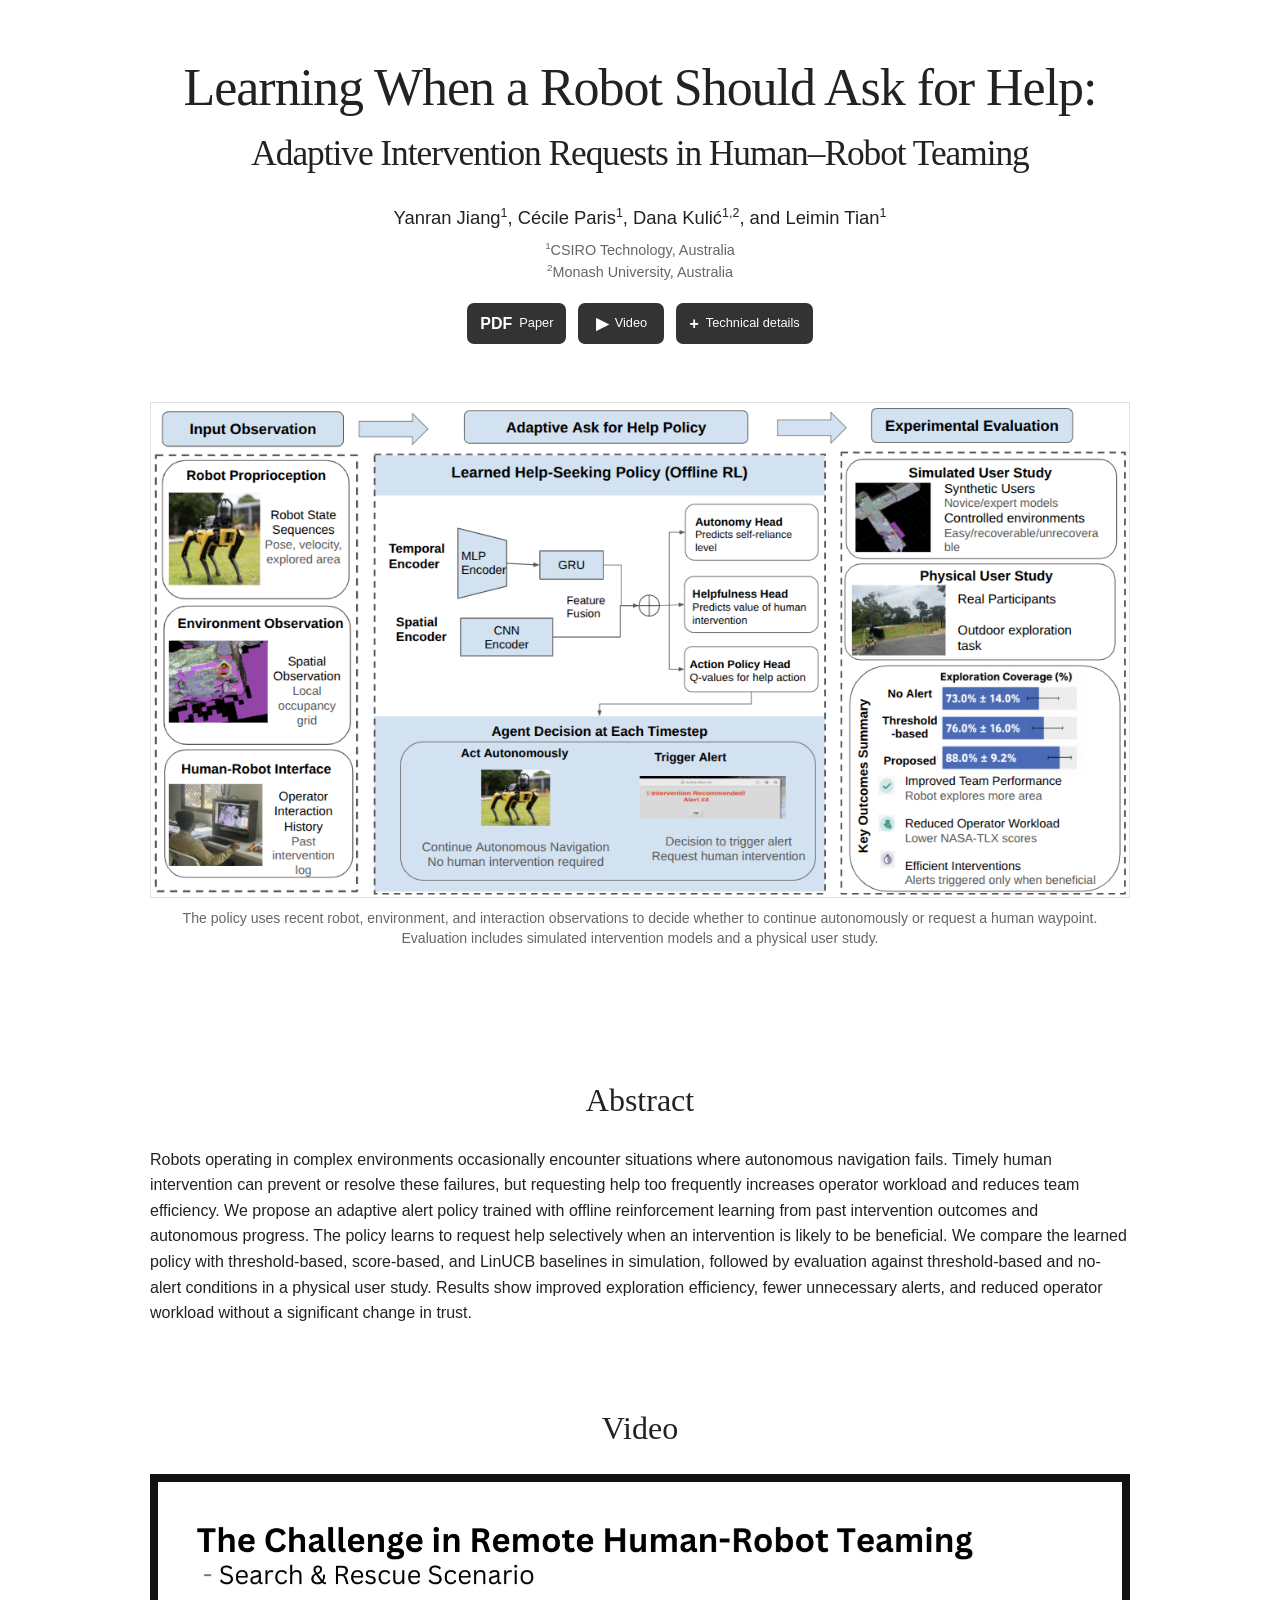
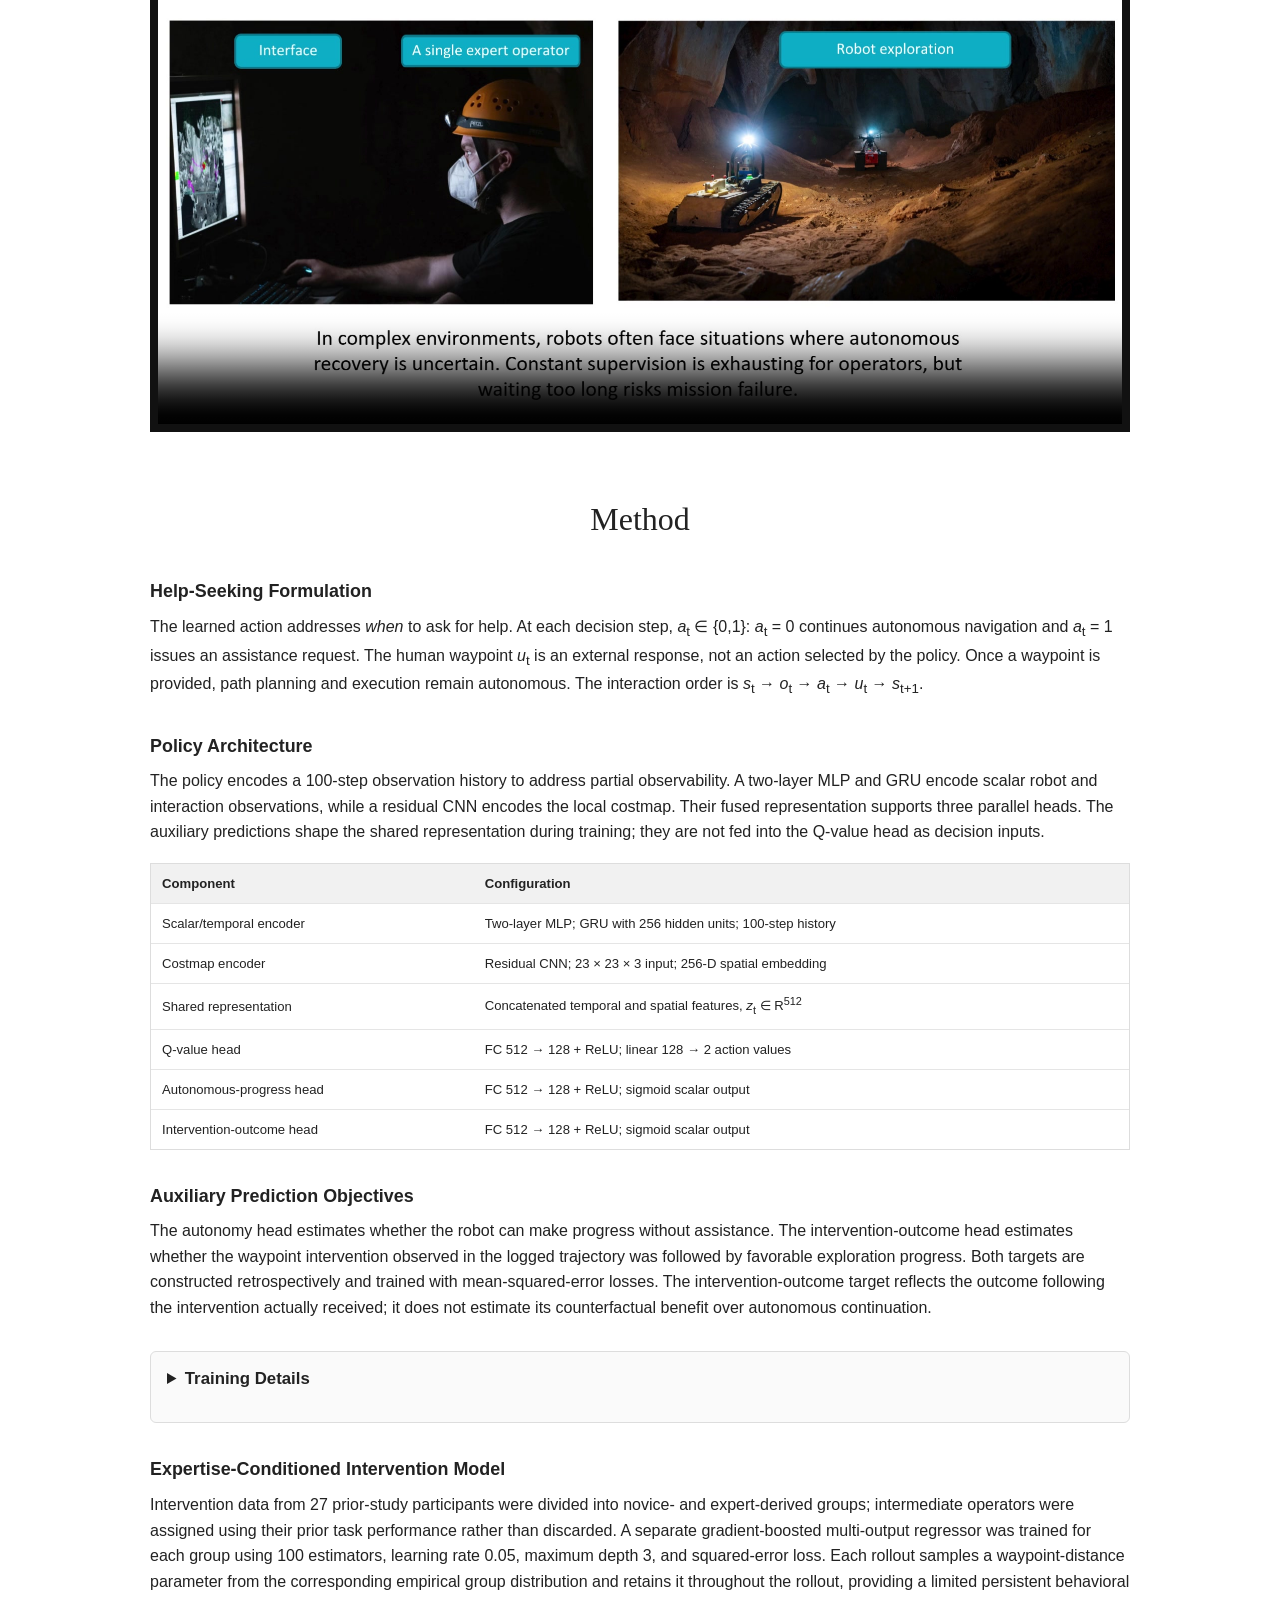
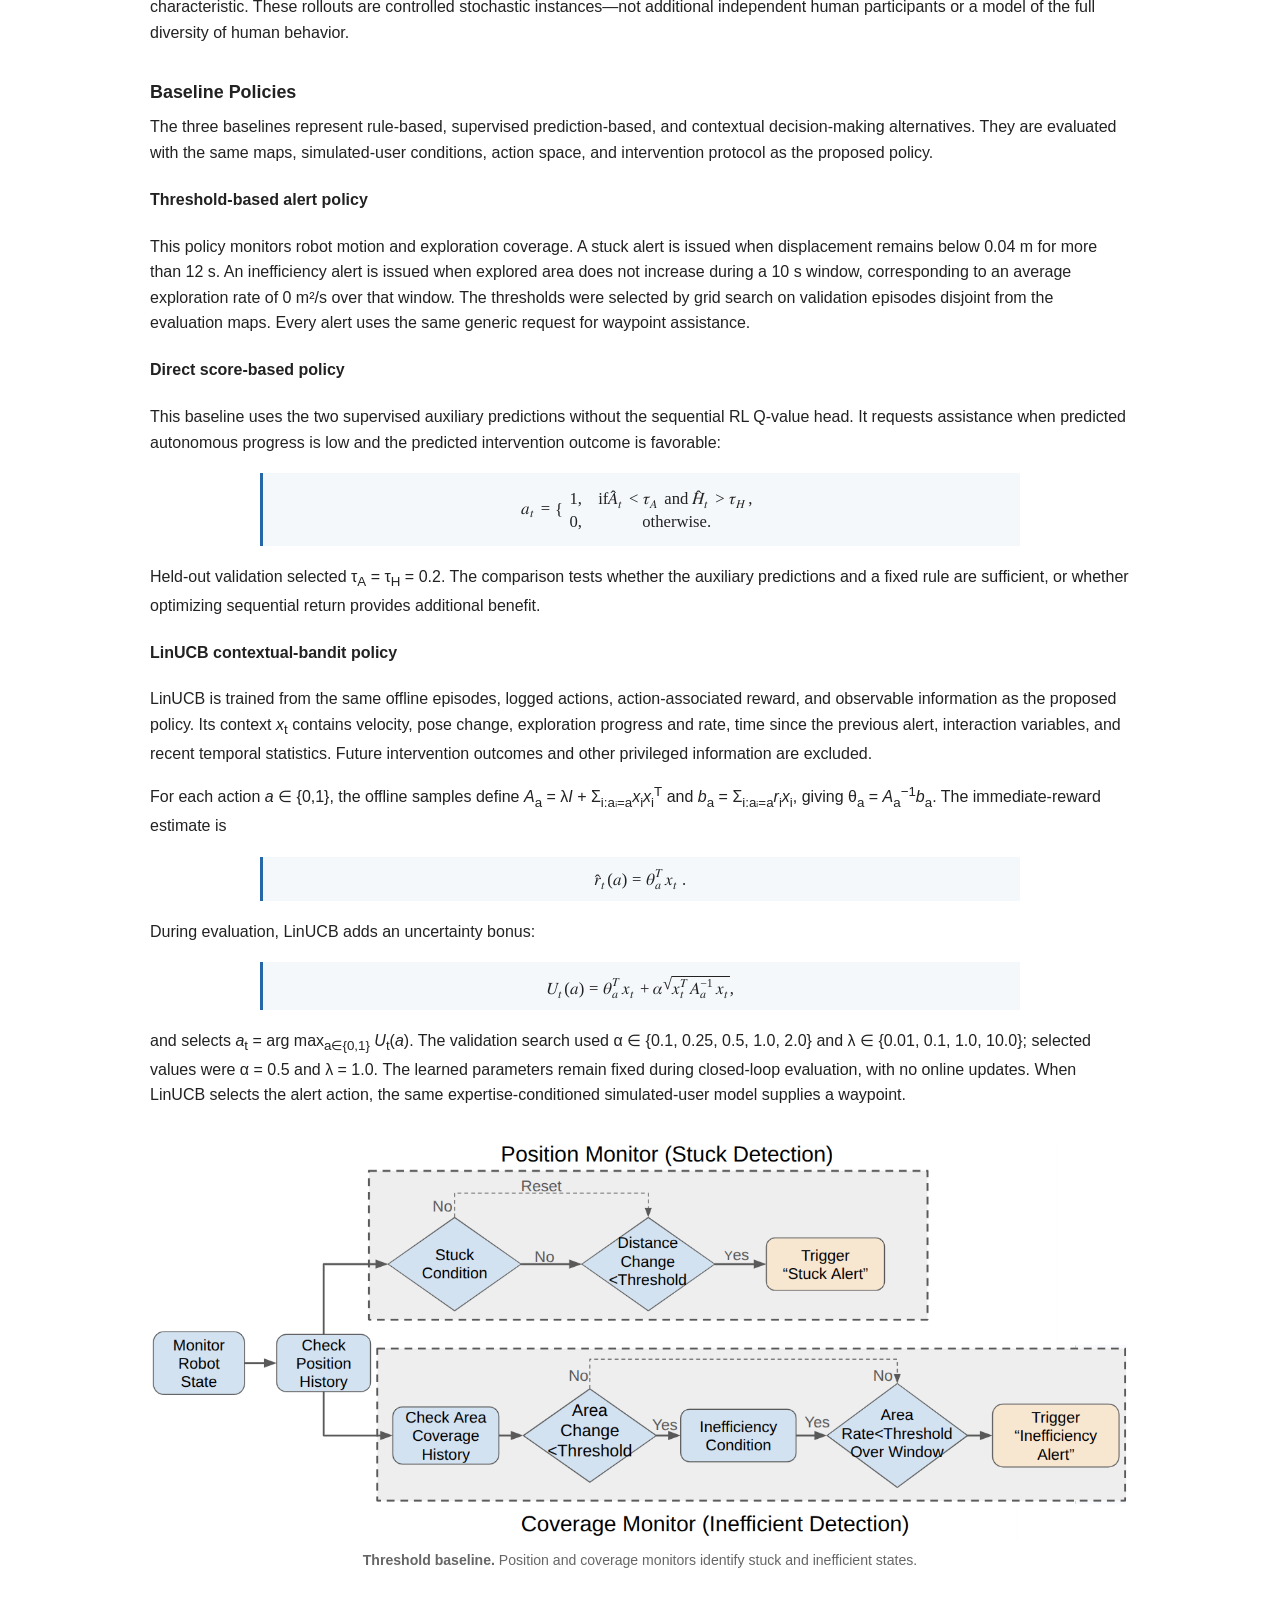
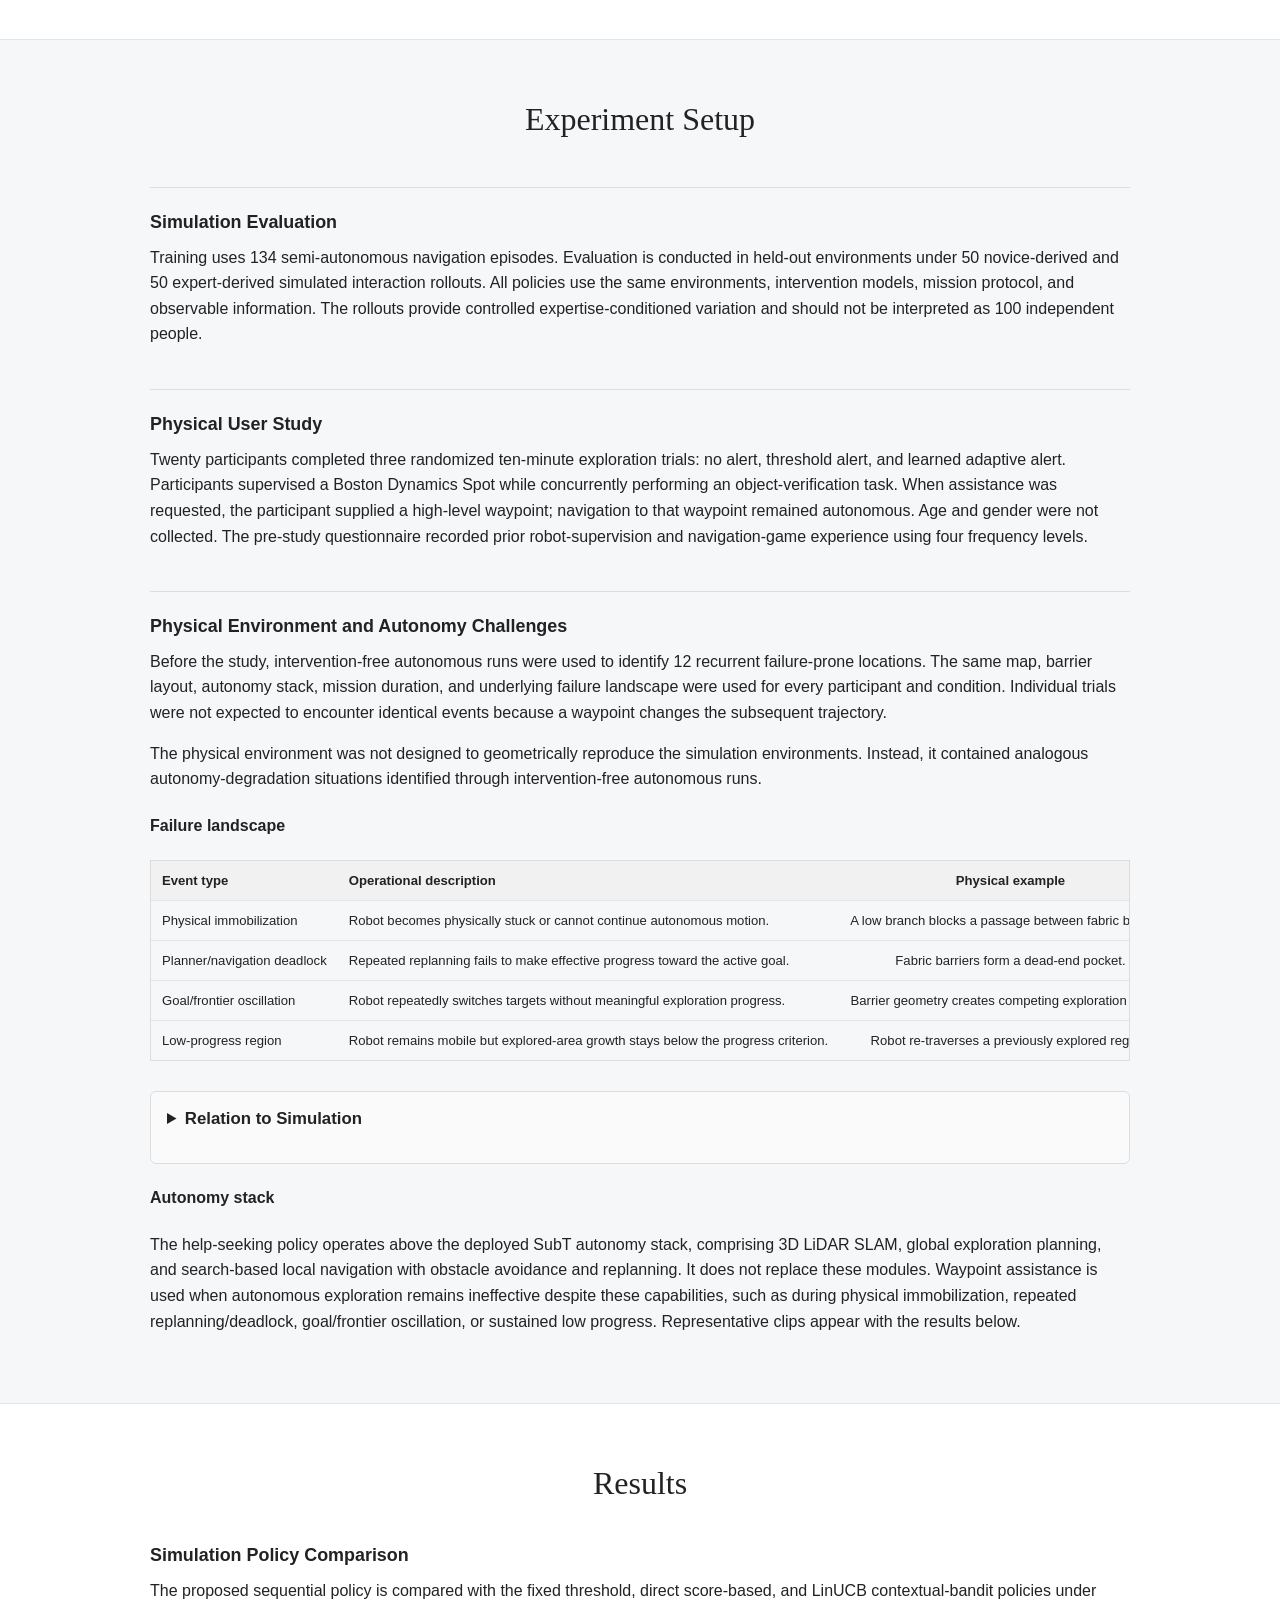
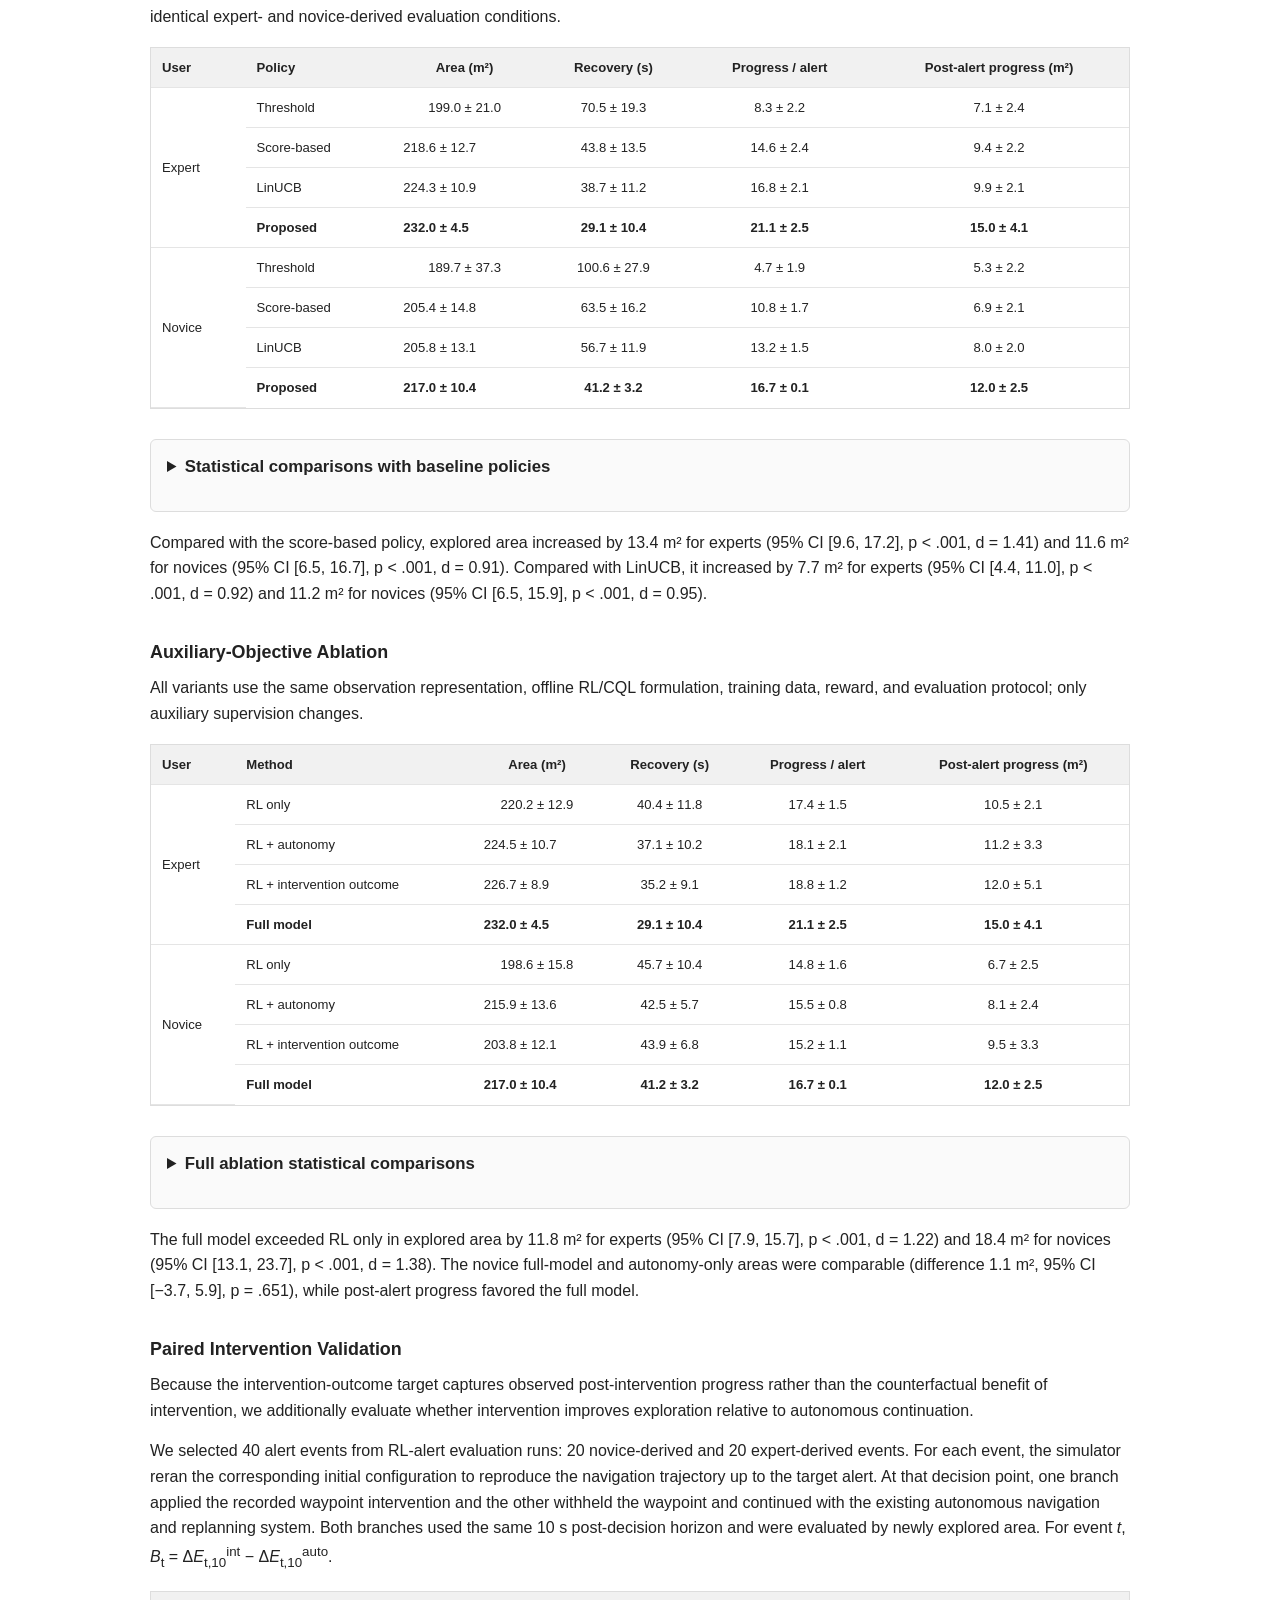
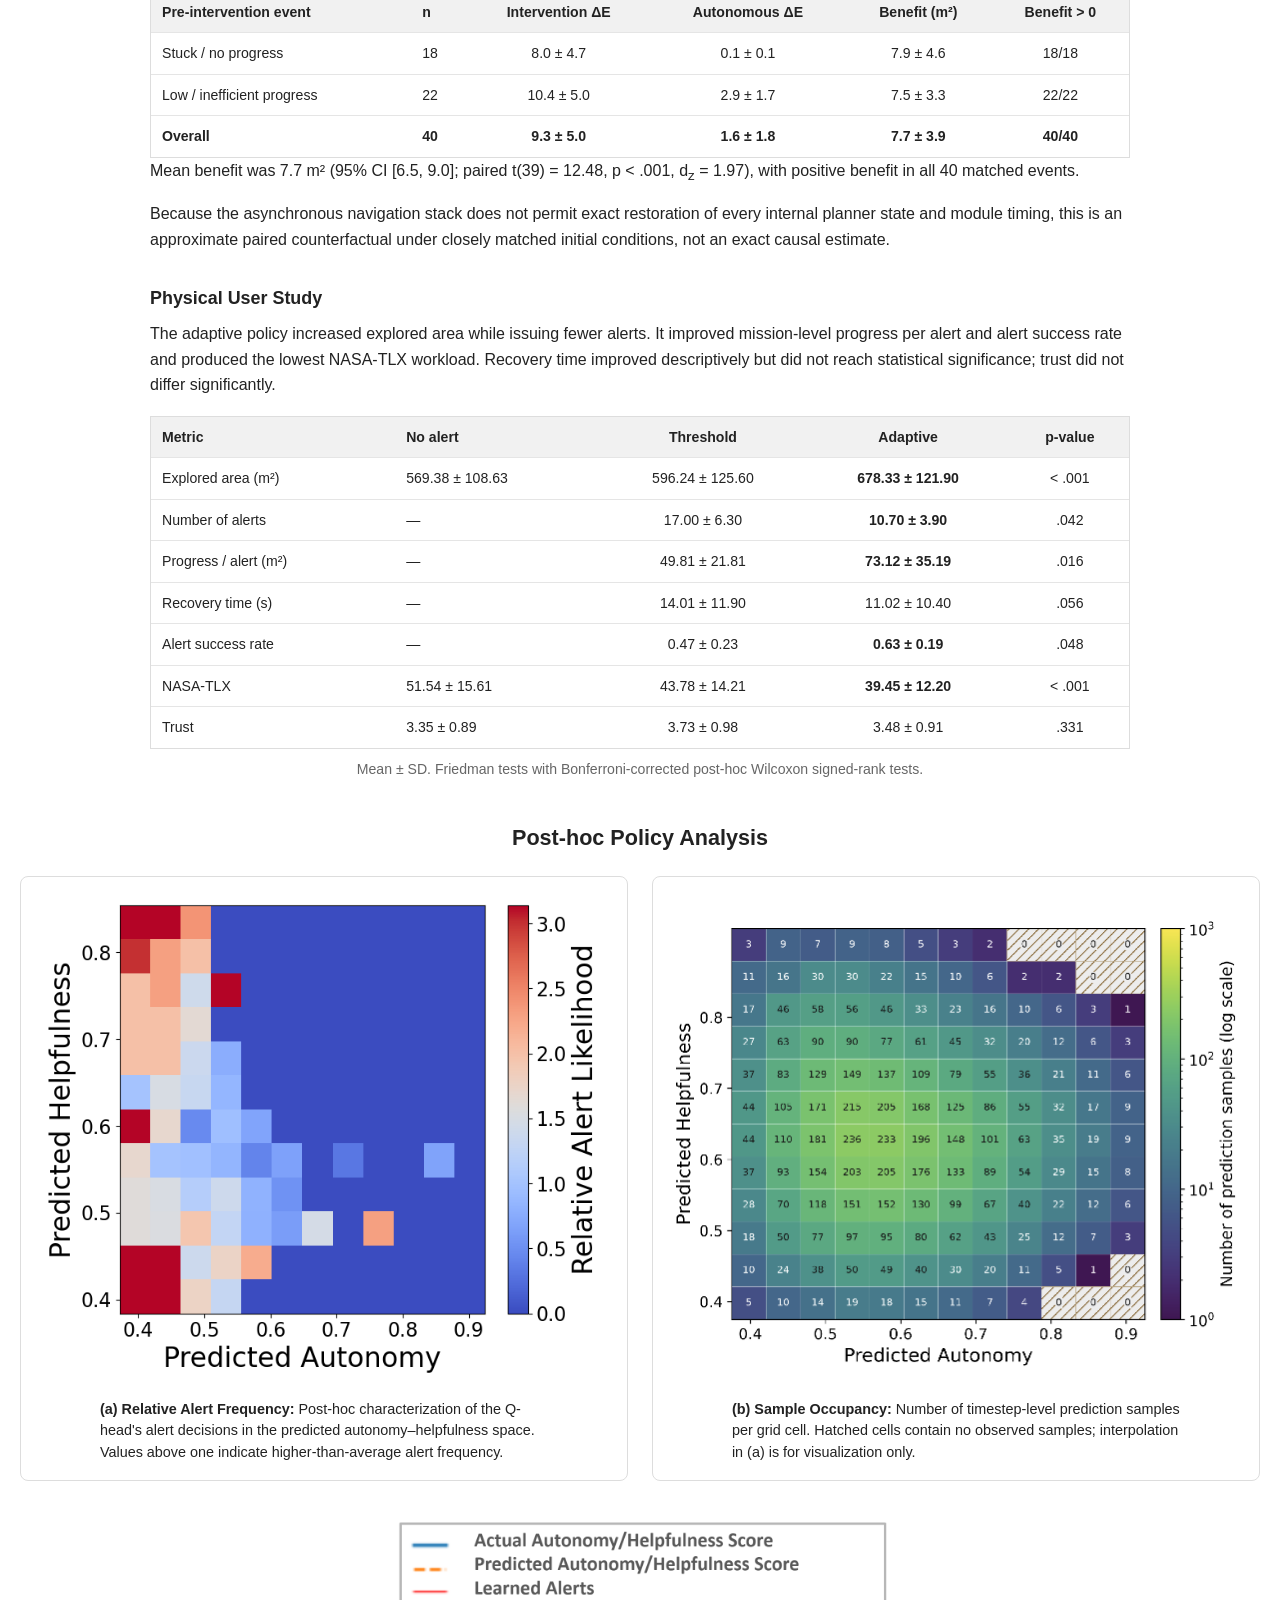
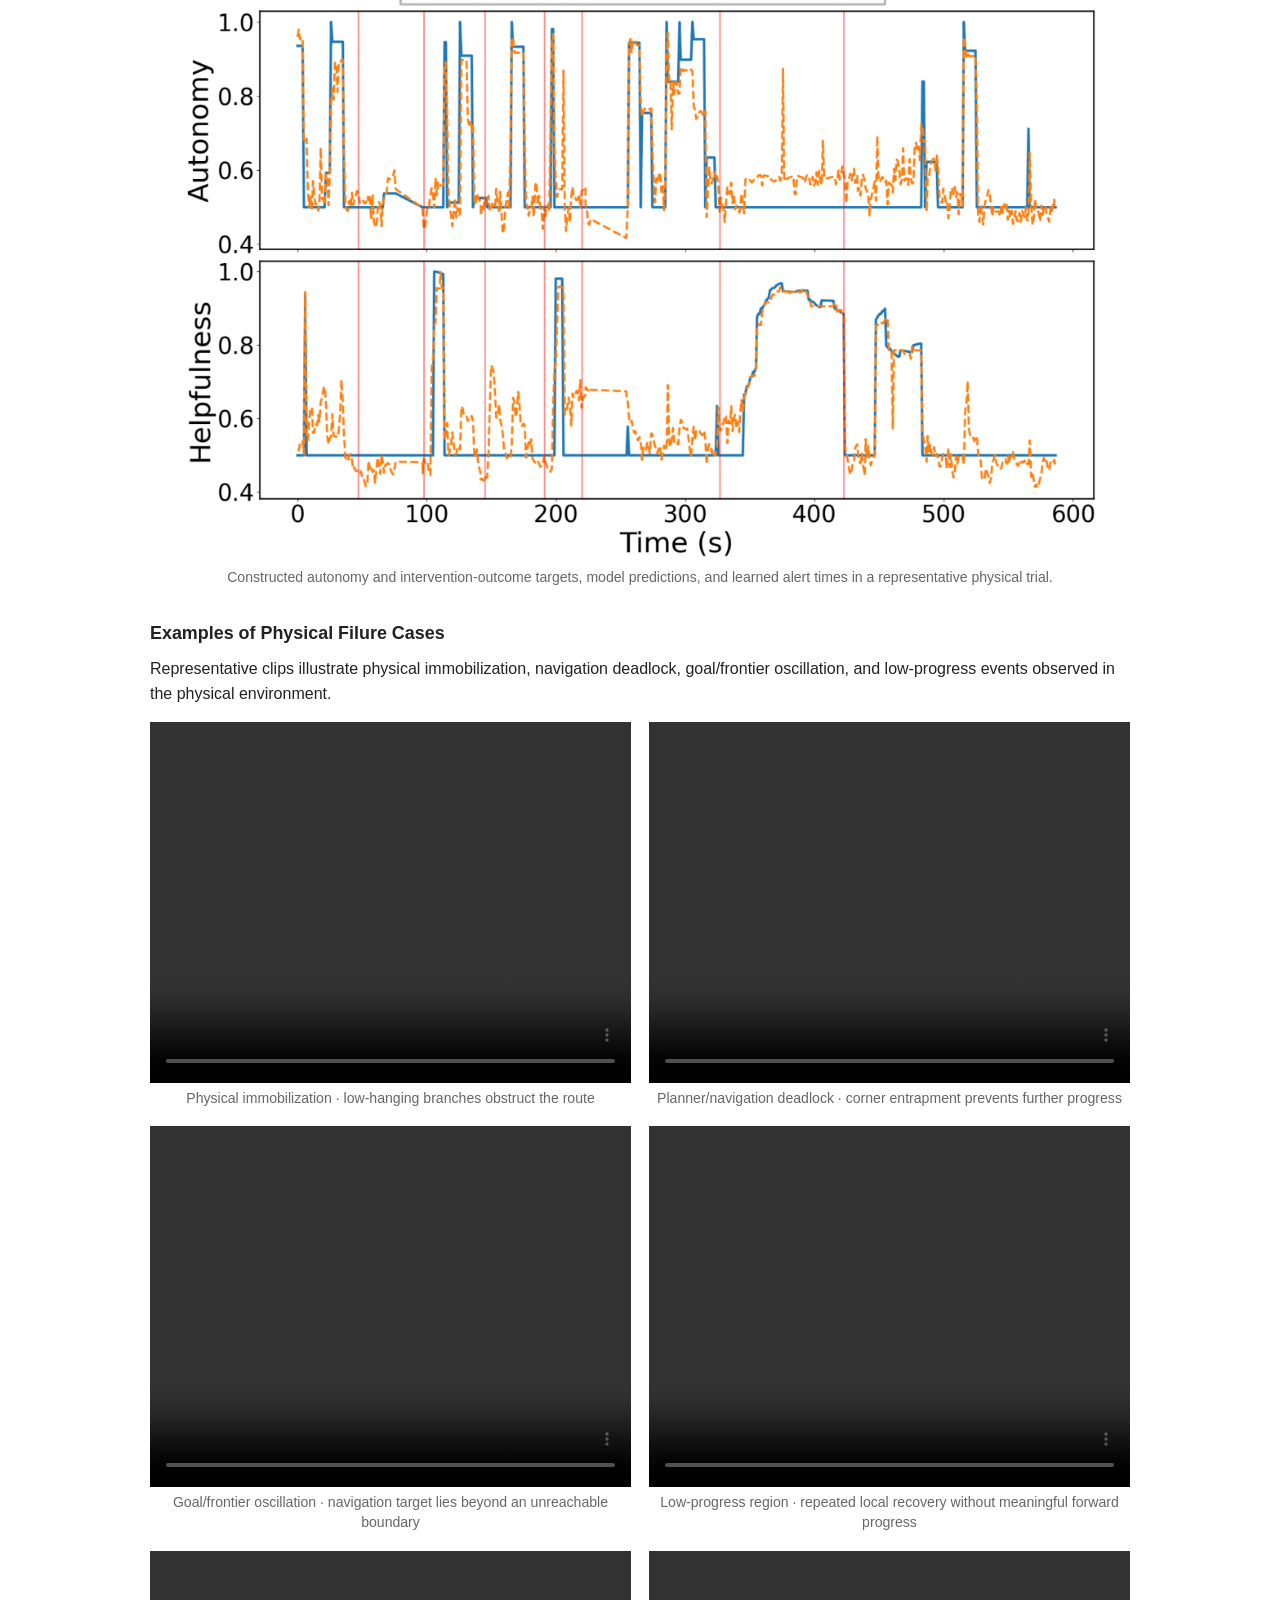
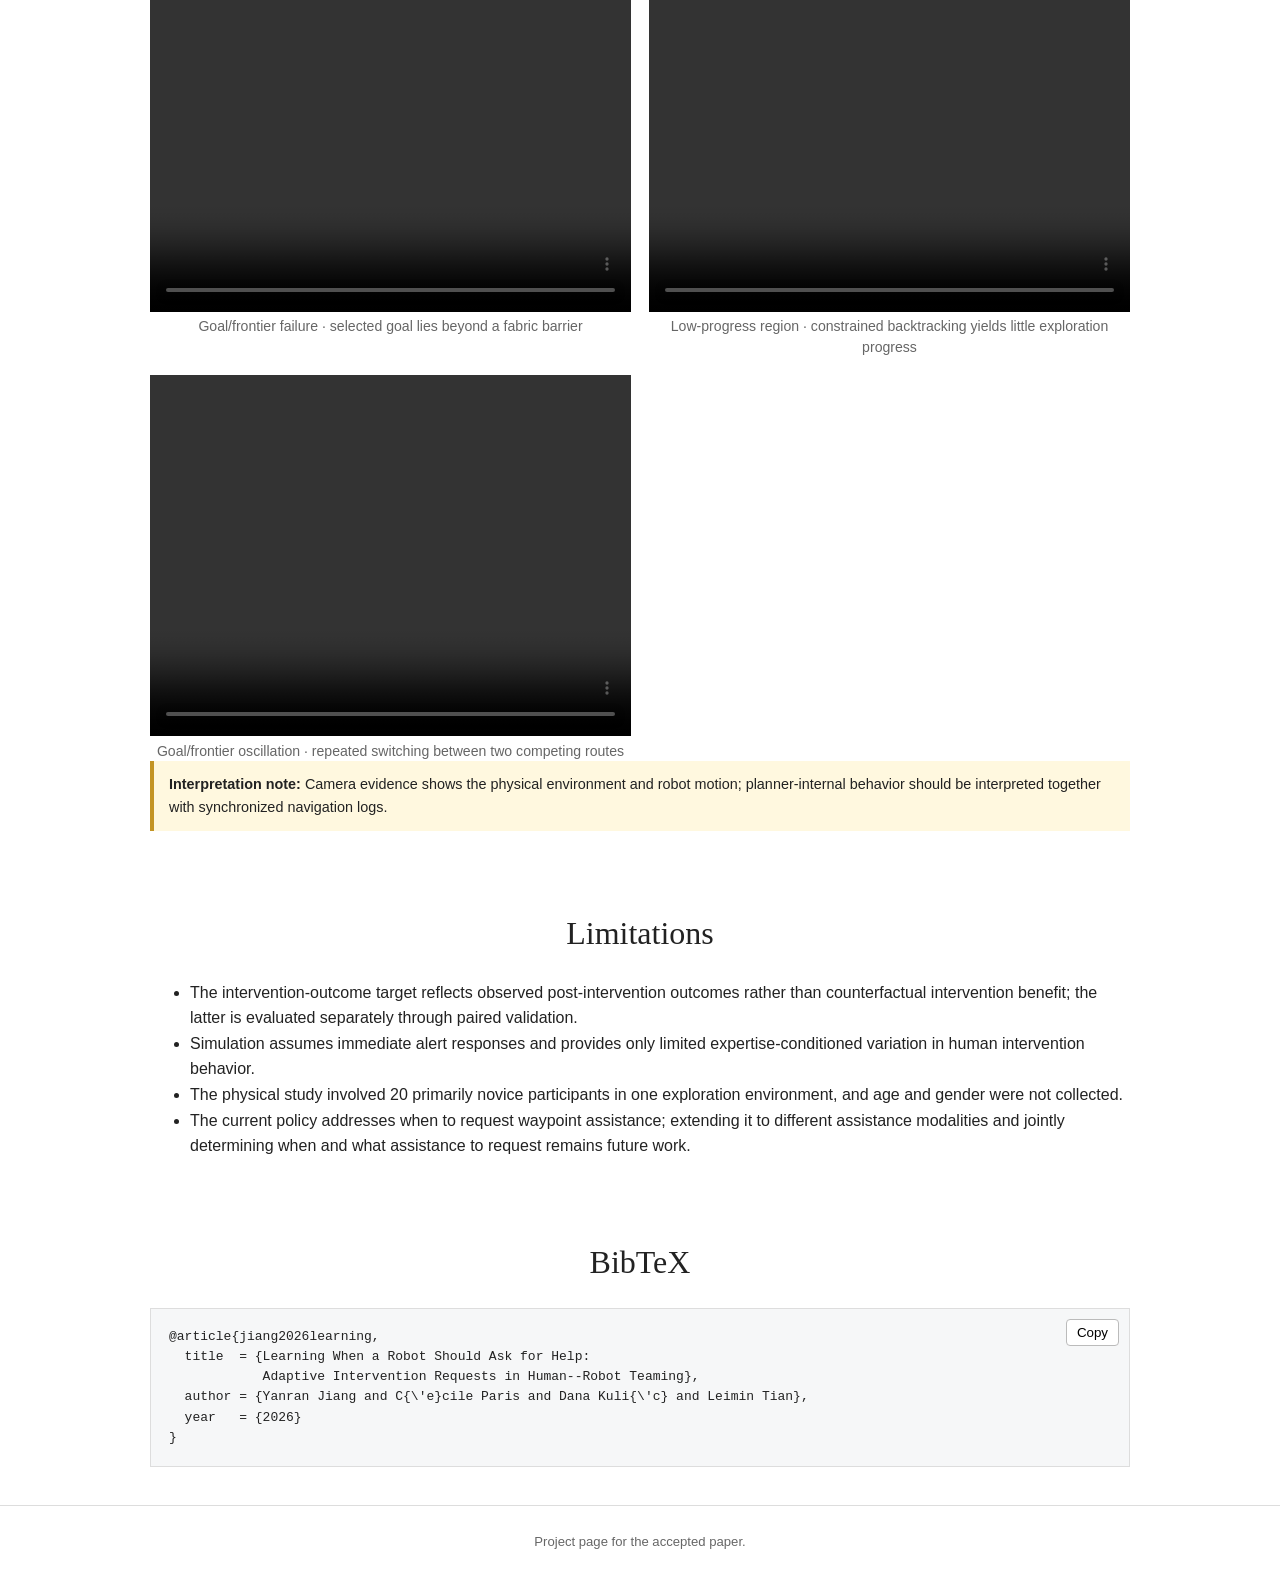
==== commit 2590a2c6: "Improve post-hoc policy heatmap presentation" ====
--- a/index.html
+++ b/index.html
@@ -60,10 +60,13 @@
 <p>Mean benefit was 7.7 m² (95% CI [6.5, 9.0]; paired t(39) = 12.48, p &lt; .001, d<sub>z</sub> = 1.97), with positive benefit in all 40 matched events.</p><p>Because the asynchronous navigation stack does not permit exact restoration of every internal planner state and module timing, this is an approximate paired counterfactual under closely matched initial conditions, not an exact causal estimate.</p>
 <h3>Physical User Study</h3><p>The adaptive policy increased explored area while issuing fewer alerts. It improved mission-level progress per alert and alert success rate and produced the lowest NASA-TLX workload. Recovery time improved descriptively but did not reach statistical significance; trust did not differ significantly.</p>
 <div class="table-wrap"><table><thead><tr><th>Metric</th><th>No alert</th><th>Threshold</th><th>Adaptive</th><th>p-value</th></tr></thead><tbody><tr><td>Explored area (m²)</td><td>569.38 ± 108.63</td><td>596.24 ± 125.60</td><td><strong>678.33 ± 121.90</strong></td><td>&lt; .001</td></tr><tr><td>Number of alerts</td><td>—</td><td>17.00 ± 6.30</td><td><strong>10.70 ± 3.90</strong></td><td>.042</td></tr><tr><td>Progress / alert (m²)</td><td>—</td><td>49.81 ± 21.81</td><td><strong>73.12 ± 35.19</strong></td><td>.016</td></tr><tr><td>Recovery time (s)</td><td>—</td><td>14.01 ± 11.90</td><td>11.02 ± 10.40</td><td>.056</td></tr><tr><td>Alert success rate</td><td>—</td><td>0.47 ± 0.23</td><td><strong>0.63 ± 0.19</strong></td><td>.048</td></tr><tr><td>NASA-TLX</td><td>51.54 ± 15.61</td><td>43.78 ± 14.21</td><td><strong>39.45 ± 12.20</strong></td><td>&lt; .001</td></tr><tr><td>Trust</td><td>3.35 ± 0.89</td><td>3.73 ± 0.98</td><td>3.48 ± 0.91</td><td>.331</td></tr></tbody></table></div><p class="caption">Mean ± SD. Friedman tests with Bonferroni-corrected post-hoc Wilcoxon signed-rank tests.</p>
-<div class="figure-pair">
-<figure><img src="assets/alert-policy.png" alt="Relative alert frequency over predicted autonomy and helpfulness in the physical user study"><figcaption><strong>Physical alert-policy visualization.</strong> Alerts are concentrated where predicted autonomous progress is low and the predicted intervention outcome is favorable.</figcaption></figure>
-<figure><img src="assets/occupancy-heatmap.png" alt="Number of timestep-level prediction samples across the predicted autonomy and helpfulness space"><figcaption><strong>Prediction-space occupancy.</strong> This heatmap shows the number of timestep-level prediction samples in each cell of the predicted autonomy–helpfulness space during the physical user study. The occupancy counts provide empirical support for interpreting the relative alert frequency shown in Fig. 3. Hatched cells indicate regions with no observed samples, where the relative alert frequency is undefined and interpolation is used for visualization only.</figcaption></figure>
+<section class="posthoc-analysis" id="post-hoc-policy-analysis" aria-labelledby="posthoc-analysis-title">
+<h3 id="posthoc-analysis-title">Post-hoc Policy Analysis</h3>
+<div class="posthoc-grid">
+<figure><div class="heatmap-frame"><img src="assets/alert-policy.png" alt="Relative alert frequency across a 12 by 12 grid of predicted autonomy and predicted helpfulness values"></div><figcaption><strong>(a) Relative Alert Frequency:</strong> Post-hoc characterization of the Q-head's alert decisions in the predicted autonomy–helpfulness space. Values above one indicate higher-than-average alert frequency.</figcaption></figure>
+<figure><div class="heatmap-frame"><img src="assets/occupancy-heatmap.png" alt="Sample occupancy counts across the same 12 by 12 predicted autonomy and predicted helpfulness grid, with empty cells hatched"></div><figcaption><strong>(b) Sample Occupancy:</strong> Number of timestep-level prediction samples per grid cell. Hatched cells contain no observed samples; interpolation in (a) is for visualization only.</figcaption></figure>
 </div>
+</section>
 <figure class="full-figure"><img src="assets/prediction-trace.png" alt="Actual and predicted autonomy and intervention outcome with alert times"><figcaption>Constructed autonomy and intervention-outcome targets, model predictions, and learned alert times in a representative physical trial.</figcaption></figure>
 <h3 id="failure-cases">Examples of Physical Filure Cases</h3><p>Representative clips illustrate physical immobilization, navigation deadlock, goal/frontier oscillation, and low-progress events observed in the physical environment.</p>
 <div class="clip-grid"><figure><video controls muted preload="metadata" src="assets/featured_failure_clips/physical_immobilization.mp4"></video><figcaption>Physical immobilization · low-hanging branches obstruct the route</figcaption></figure><figure><video controls muted preload="metadata" src="assets/featured_failure_clips/planner_navigation_deadlock.mp4"></video><figcaption>Planner/navigation deadlock · corner entrapment prevents further progress</figcaption></figure><figure><video controls muted preload="metadata" src="assets/featured_failure_clips/goal_frontier_oscillation.mp4"></video><figcaption>Goal/frontier oscillation · navigation target lies beyond an unreachable boundary</figcaption></figure><figure><video controls muted preload="metadata" src="assets/featured_failure_clips/low_progress_region.mp4"></video><figcaption>Low-progress region · repeated local recovery without meaningful forward progress</figcaption></figure><figure><video controls muted preload="metadata" src="assets/featured_failure_clips/goal_beyond_fabric_barrier.mp4"></video><figcaption>Goal/frontier failure · selected goal lies beyond a fabric barrier</figcaption></figure><figure><video controls muted preload="metadata" src="assets/featured_failure_clips/low_progress_backtracking.mp4"></video><figcaption>Low-progress region · constrained backtracking yields little exploration progress</figcaption></figure><figure><video controls muted preload="metadata" src="assets/featured_failure_clips/goal_frontier_route_oscillation.mp4"></video><figcaption>Goal/frontier oscillation · repeated switching between two competing routes</figcaption></figure></div><p class="review-note"><strong>Interpretation note:</strong> Camera evidence shows the physical environment and robot motion; planner-internal behavior should be interpreted together with synchronized navigation logs.</p>
--- a/style.css
+++ b/style.css
@@ -1,3 +1,3 @@
 :root{--text:#222;--muted:#666;--link:#2767a8;--line:#ddd;--light:#f6f7f8;--width:980px}*{box-sizing:border-box}html{scroll-behavior:smooth}body{margin:0;color:var(--text);background:#fff;font-family:Arial,Helvetica,sans-serif;font-size:16px;line-height:1.6}.page-width{width:min(var(--width),calc(100% - 36px));margin-left:auto;margin-right:auto}a{color:var(--link)}img,video{display:block;max-width:100%}.paper-header{text-align:center;padding:58px 0 34px}.paper-header h1{margin:0;font-family:Georgia,"Times New Roman",serif;font-size:clamp(2rem,4.7vw,3.25rem);font-weight:500;line-height:1.16;letter-spacing:-.02em}.paper-header h1 span{font-size:.68em}.authors{margin:24px 0 0;font-size:1.15rem}.authors sup,.affiliations sup{font-size:.68em}.affiliations{margin:7px 0 0;color:var(--muted);font-size:.9rem;line-height:1.45}.venue{margin:7px 0 20px;color:var(--muted);font-style:italic}.paper-links{display:flex;justify-content:center;gap:12px}.paper-links a{min-width:86px;padding:8px 13px;border-radius:7px;text-decoration:none;background:#333;color:#fff;display:flex;align-items:center;justify-content:center;gap:7px}.paper-links a:hover{background:#111}.paper-links small{font-size:.8rem}.teaser{margin-bottom:50px}.teaser img{width:100%;border:1px solid #e0e0e0}.caption,figcaption{color:var(--muted);font-size:.88rem;line-height:1.45;margin-top:10px;text-align:center}section.page-width{padding:24px 0 38px}h2{font-family:Georgia,"Times New Roman",serif;font-weight:500;font-size:2rem;text-align:center;margin:0 0 20px}h3{font-size:1.12rem;margin:32px 0 8px}p{margin:0 0 15px}ul{margin-top:8px}.video-container{background:#111;padding:8px}.video-container video{width:100%;aspect-ratio:16/9}.two-column{display:grid;grid-template-columns:1fr 1fr;gap:30px}.method-figures{align-items:center;margin-top:28px}.method-figures figure,.full-figure{margin:0}.small-figure img{max-height:360px;margin:auto;object-fit:contain}.text-columns h3{margin-top:0}.table-wrap{overflow-x:auto;border:1px solid var(--line);margin-top:18px}table{width:100%;border-collapse:collapse;font-size:.88rem;white-space:nowrap}th,td{padding:9px 11px;text-align:center;vertical-align:middle;border-bottom:1px solid #e5e5e5}th:first-child,td:first-child,th:nth-child(2),td:nth-child(2){text-align:left}.detail-block th:nth-child(3){text-align:left}thead{background:#f1f1f1}tbody tr:last-child td{border-bottom:0}.dense{font-size:.82rem}.full-figure{margin-top:36px}.full-figure img{margin:auto;max-height:640px}.review-note{background:#fff8df;border-left:4px solid #c39424;padding:12px 15px;font-size:.9rem}.clip-grid{display:grid;grid-template-columns:repeat(2,1fr);gap:18px}.clip-grid.three{grid-template-columns:repeat(3,1fr)}.clip-grid figure{margin:0}.clip-grid video{width:100%;background:#111;aspect-ratio:4/3}.clip-grid figcaption{margin-top:5px}.supplement{background:var(--light);border-top:1px solid #e4e4e4;border-bottom:1px solid #e4e4e4;margin:30px 0;padding:54px 0}.supplement h2{margin-bottom:8px}.section-intro{text-align:center;color:var(--muted);margin-bottom:36px}.supplement h3{padding-top:20px;border-top:1px solid #ddd;margin-top:42px}.bibtex-box{position:relative;background:var(--light);border:1px solid var(--line);padding:18px}.bibtex-box pre{margin:0;overflow:auto;font:13px/1.55 ui-monospace,SFMono-Regular,Consolas,monospace}.bibtex-box button{position:absolute;right:10px;top:10px;border:1px solid #bbb;background:#fff;border-radius:4px;padding:5px 10px;cursor:pointer}footer{text-align:center;border-top:1px solid var(--line);padding:25px;color:var(--muted);font-size:.82rem}footer p{margin:0}@media(max-width:720px){.paper-header{padding-top:35px}.paper-links{flex-wrap:wrap}.two-column,.clip-grid,.clip-grid.three{grid-template-columns:1fr}.text-columns{gap:5px}.method-figures{gap:35px}table{font-size:.78rem}th,td{padding:7px 8px}.supplement{padding:40px 0}}@media(prefers-reduced-motion:reduce){html{scroll-behavior:auto}}
 .paper-links{margin-top:20px}
-.figure-pair{display:grid;grid-template-columns:repeat(2,minmax(0,1fr));gap:24px;align-items:start;margin-top:36px}.figure-pair figure{margin:0}.figure-pair img{width:100%;height:auto;margin:auto}@media(max-width:720px){.figure-pair{grid-template-columns:1fr;gap:32px}}
+.posthoc-analysis{width:min(1240px,calc(100vw - 32px));margin:42px 50% 10px;transform:translateX(-50%)}.posthoc-analysis>h3{text-align:center;margin:0 0 20px;font-size:1.35rem}.posthoc-grid{display:grid;grid-template-columns:repeat(2,minmax(0,1fr));gap:24px;align-items:stretch}.posthoc-grid figure{display:flex;flex-direction:column;margin:0;padding:16px;border:1px solid var(--line);border-radius:8px;background:#fff}.heatmap-frame{display:flex;align-items:center;justify-content:center;flex:1;min-height:0}.heatmap-frame img{display:block;width:100%;height:auto;max-height:560px;object-fit:contain}.posthoc-grid figcaption{margin:14px auto 0;max-width:56ch;color:var(--text);font-size:.9rem;line-height:1.5;text-align:left}@media(max-width:760px){.posthoc-analysis{width:100%;margin-top:34px}.posthoc-grid{grid-template-columns:1fr;gap:24px}.posthoc-grid figure{padding:12px}.heatmap-frame img{max-height:none}}
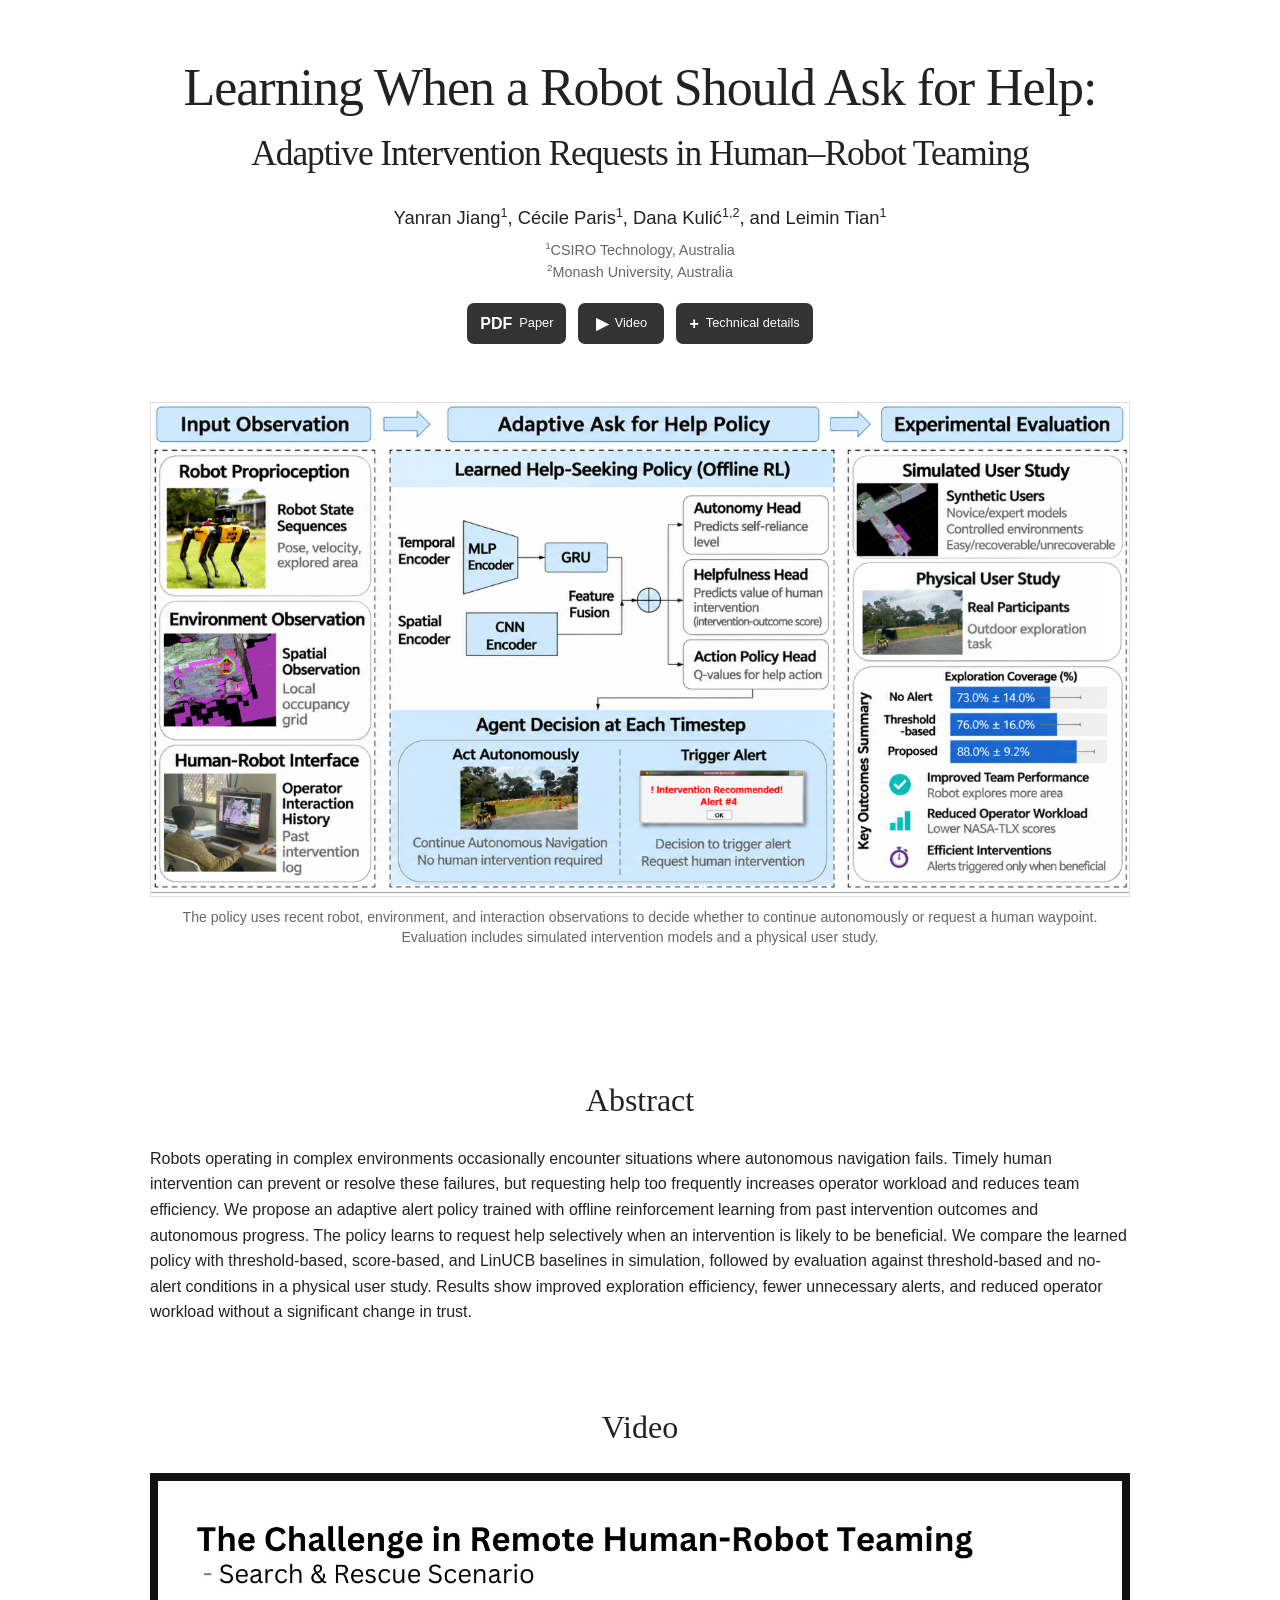
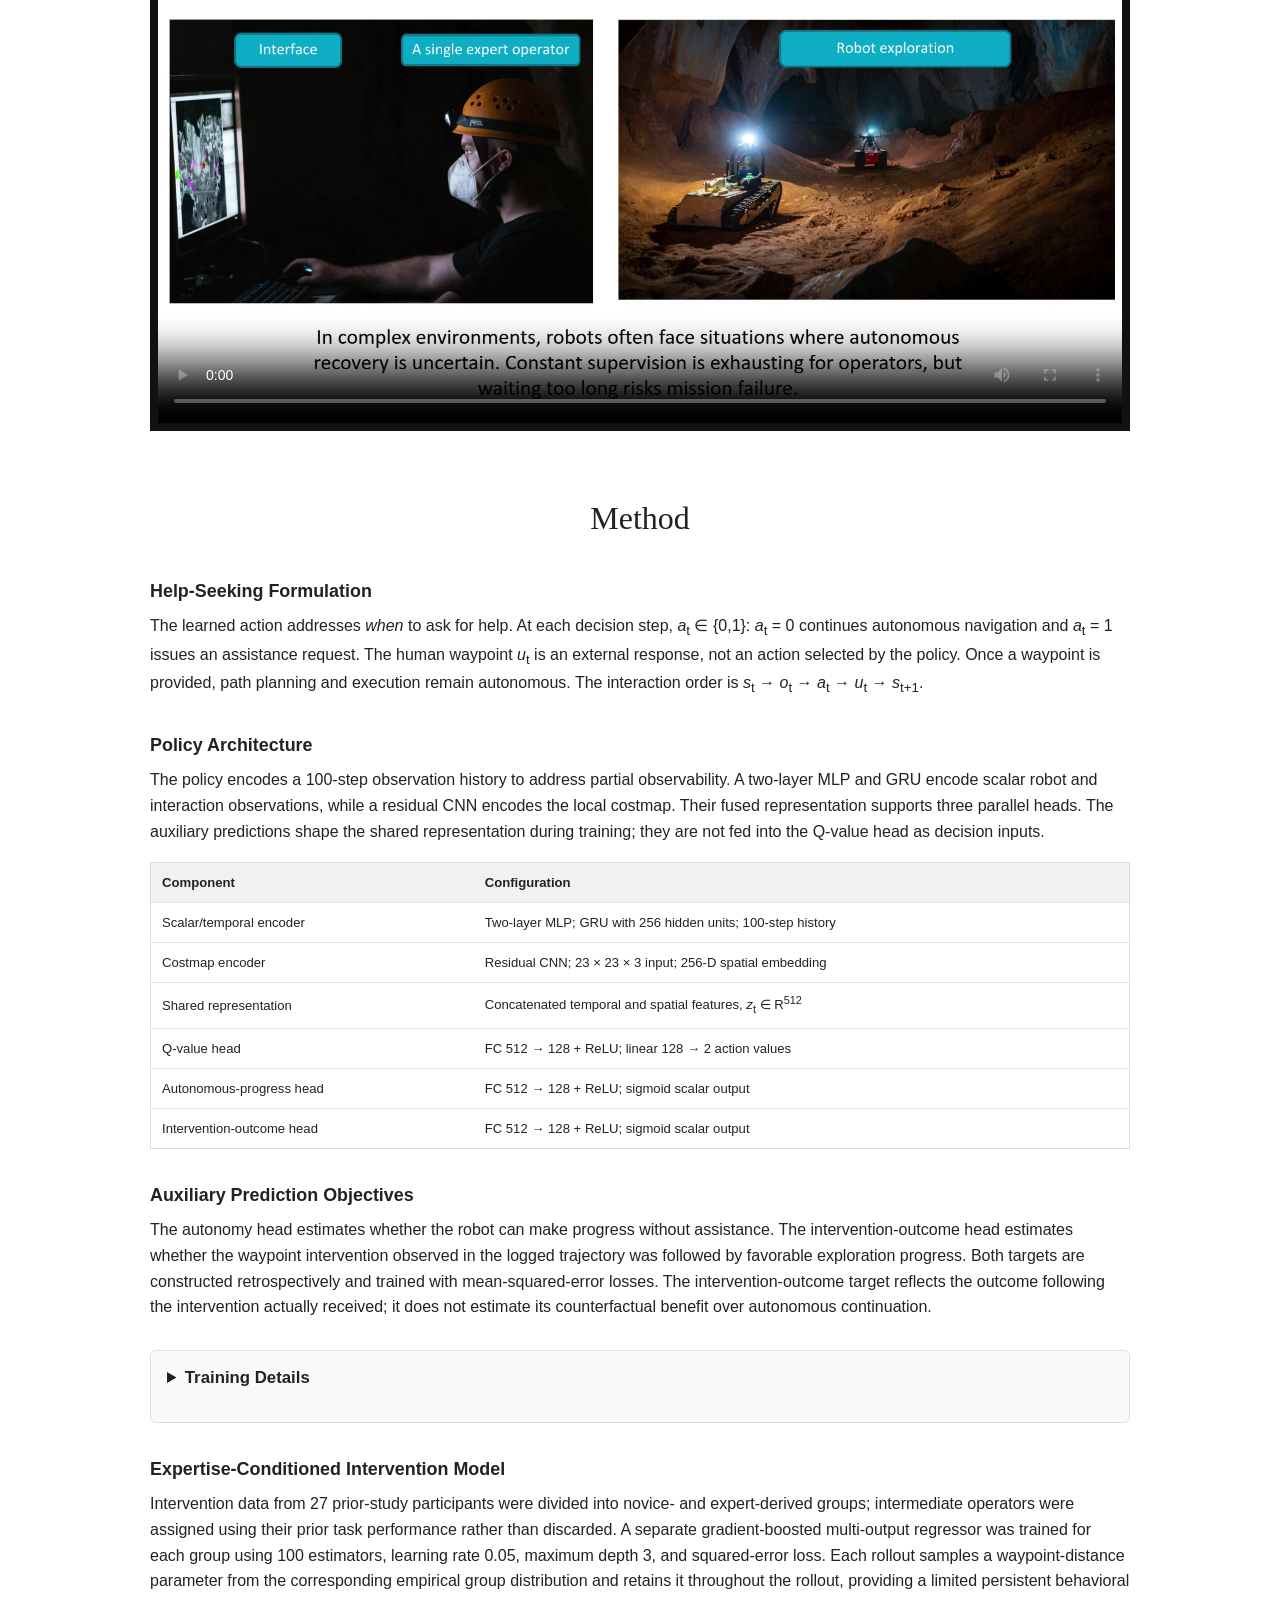
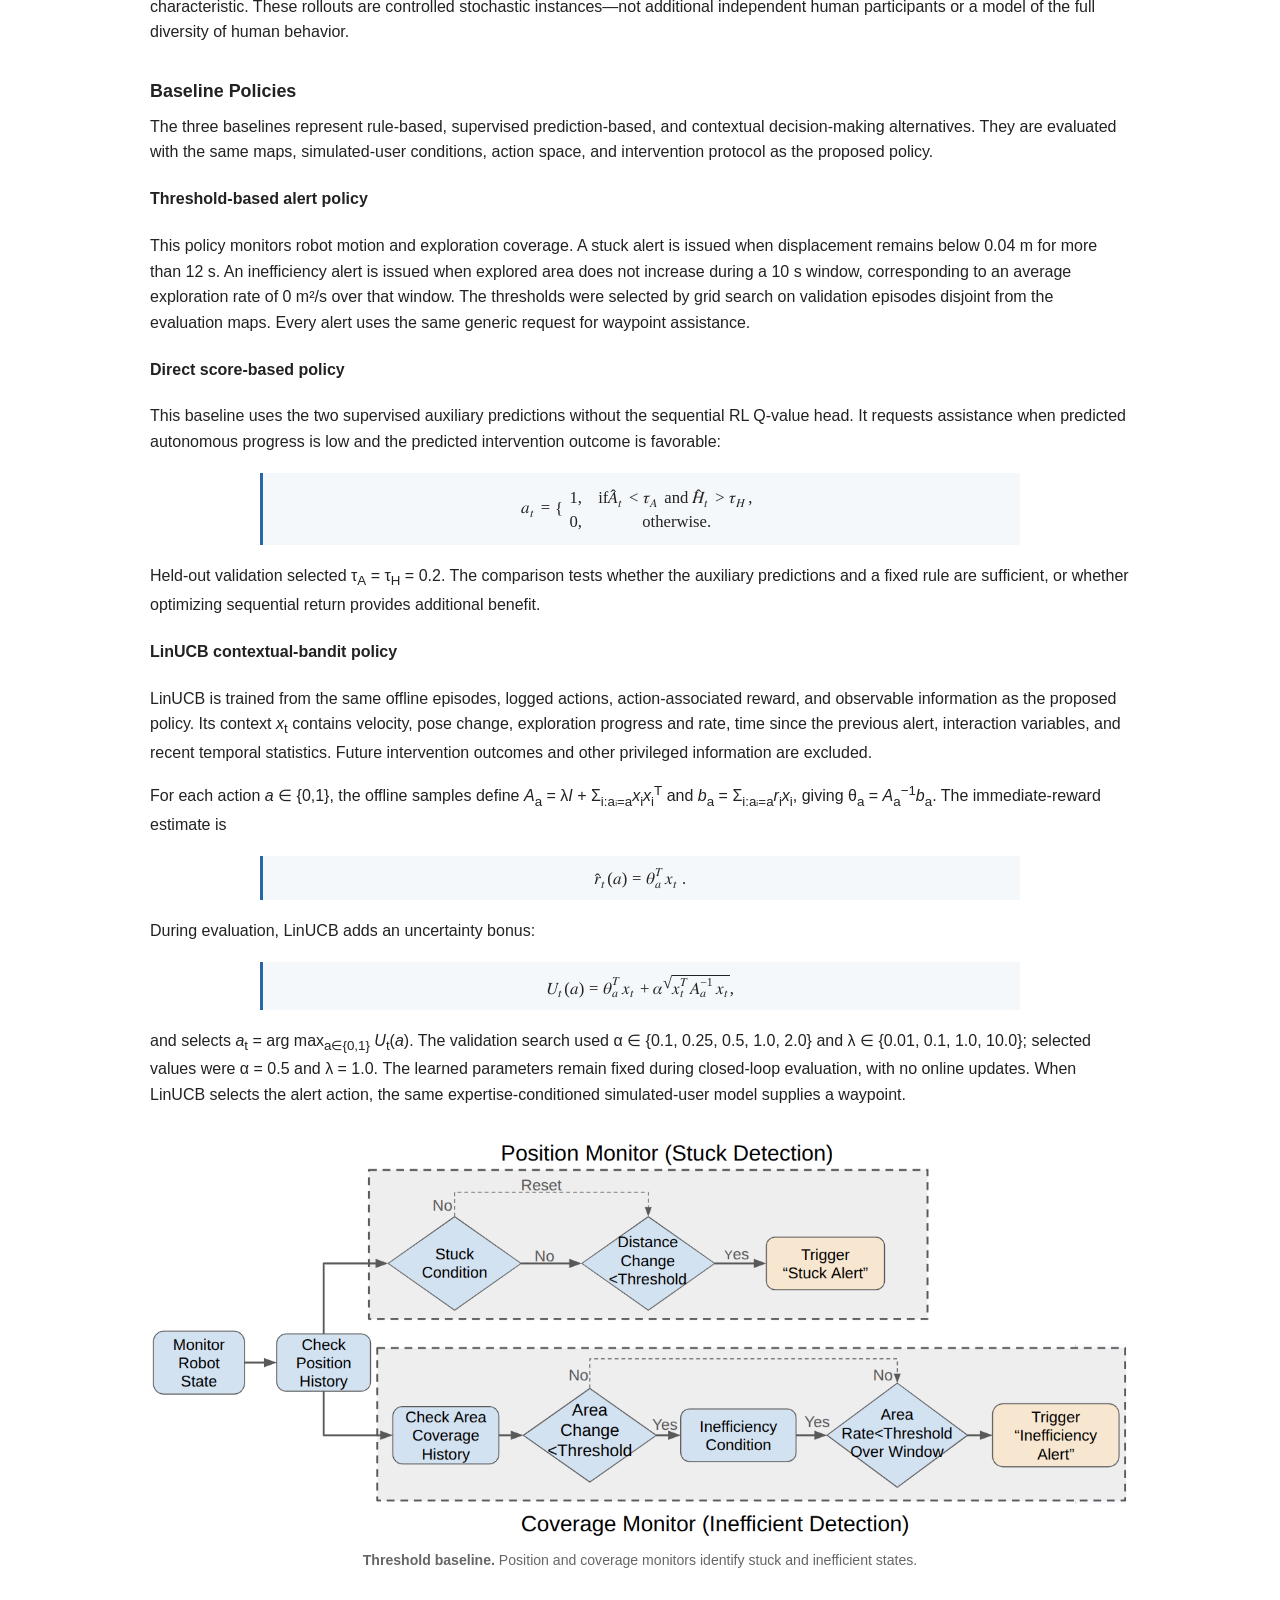
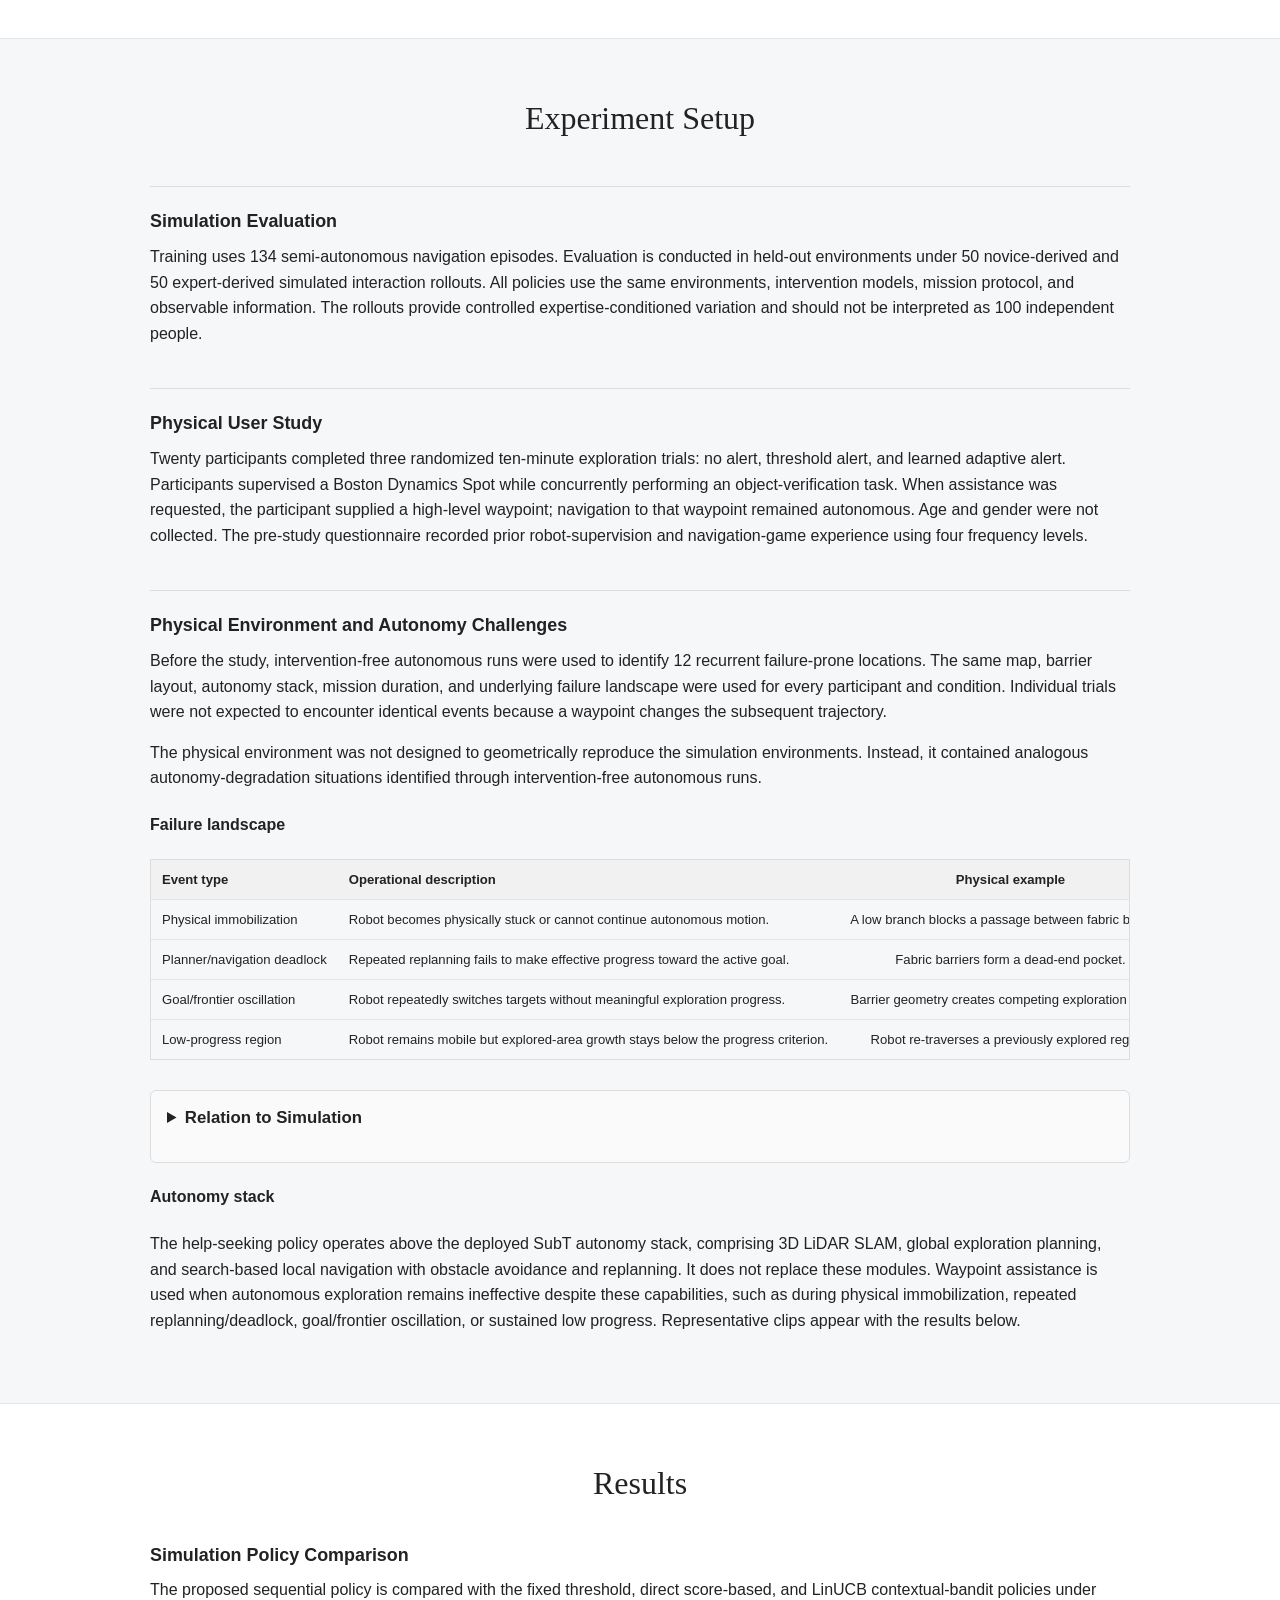
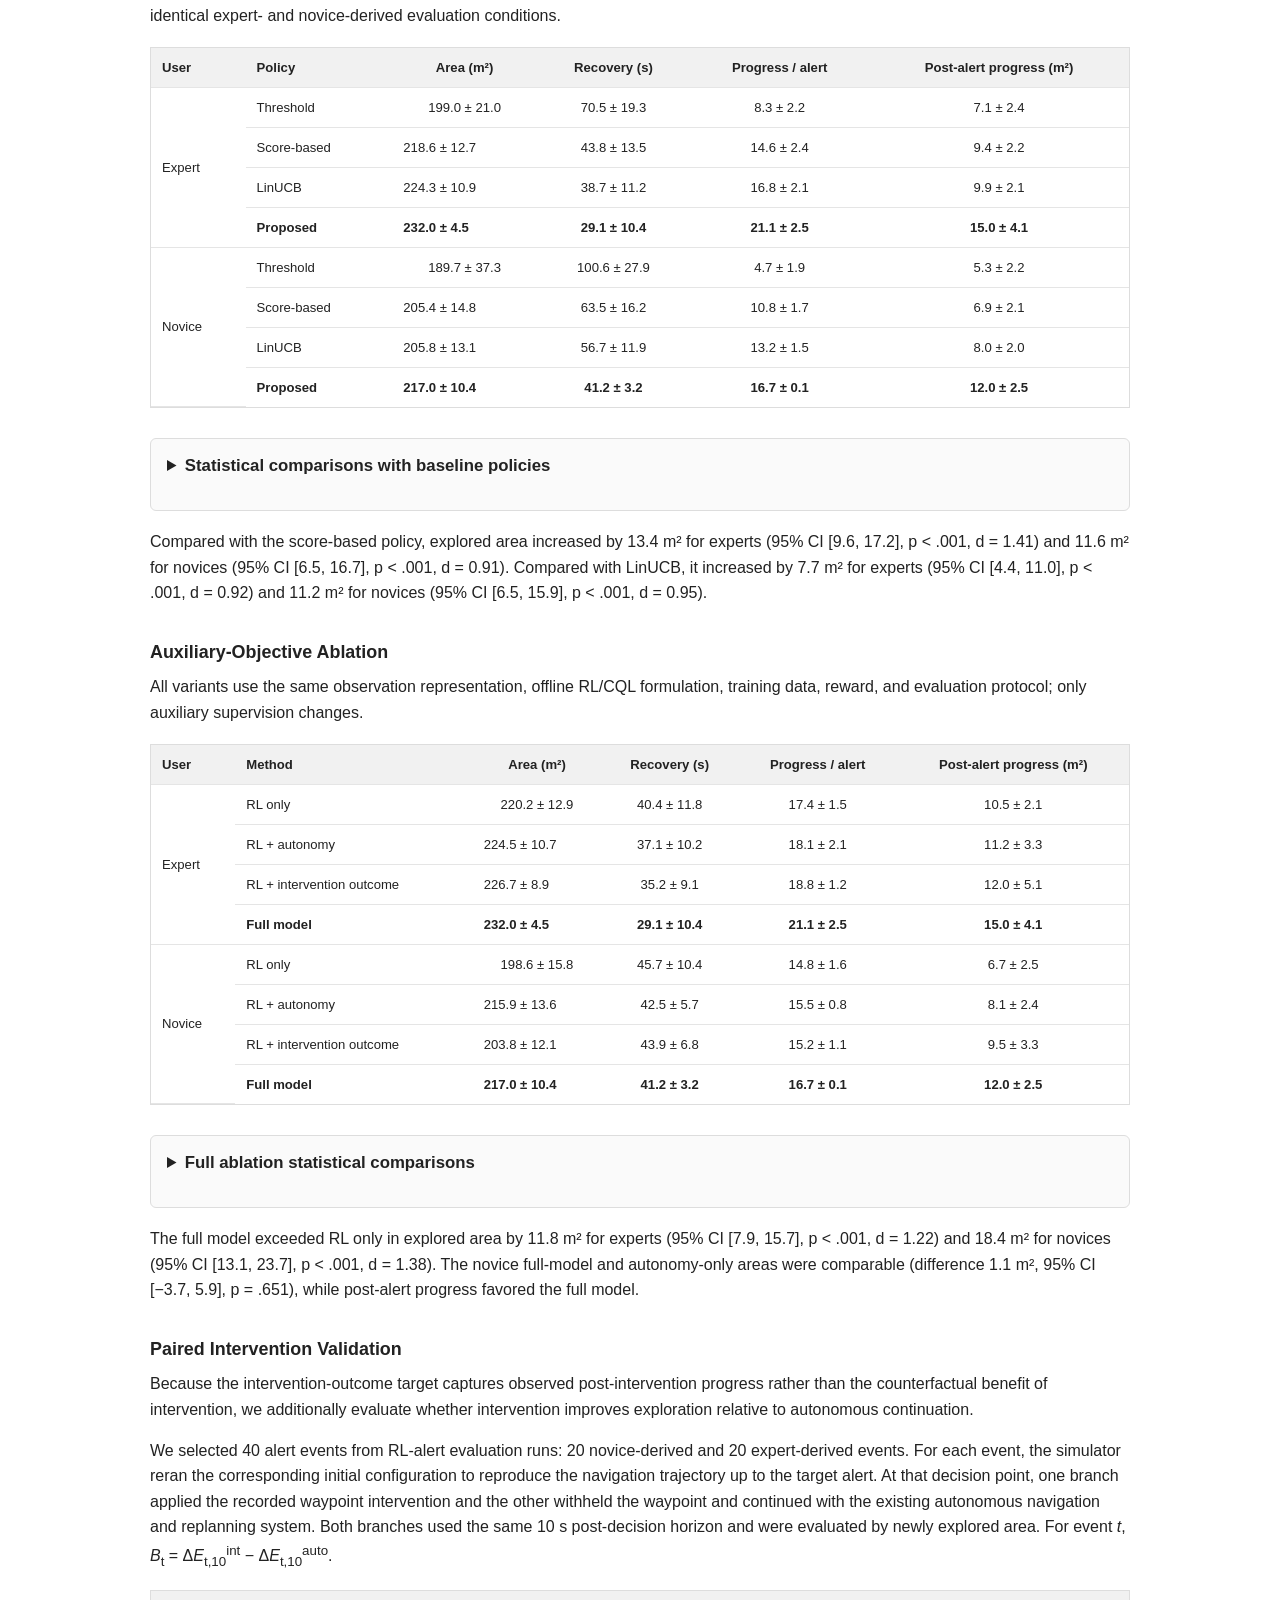
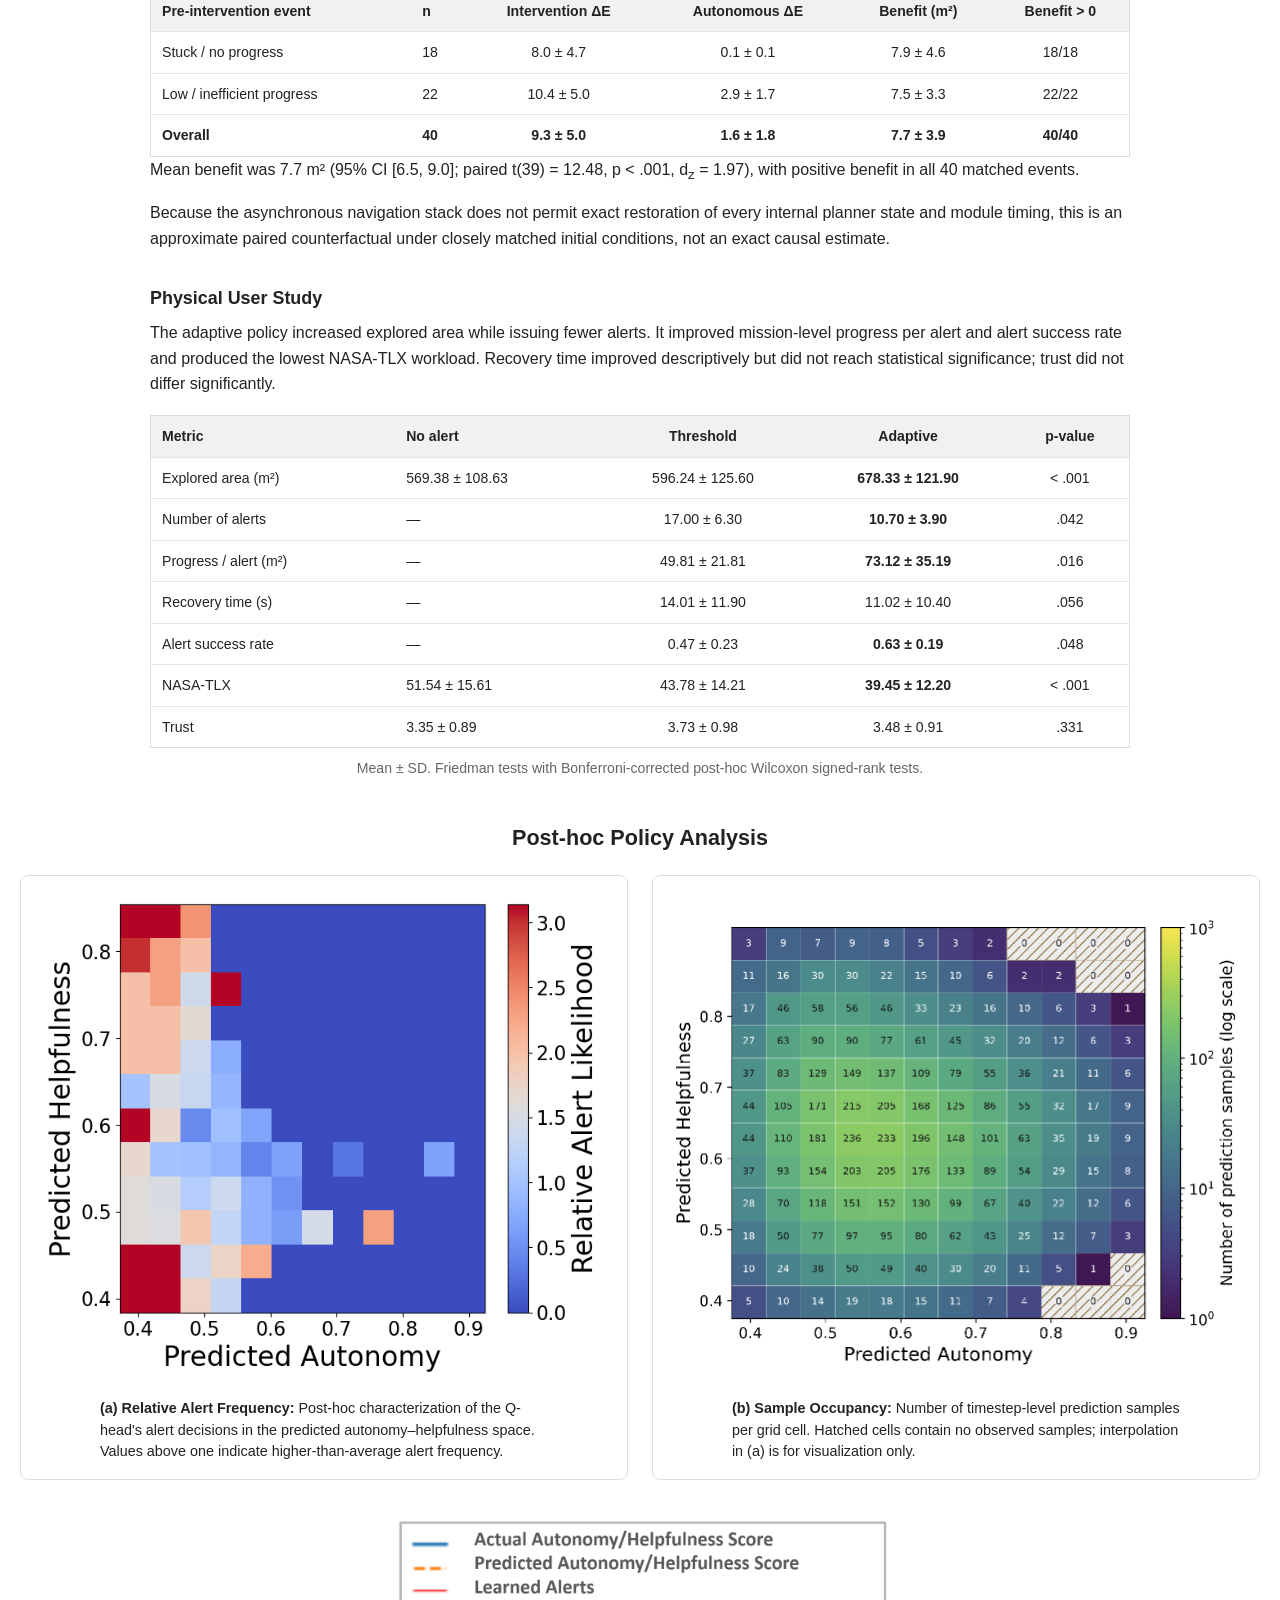
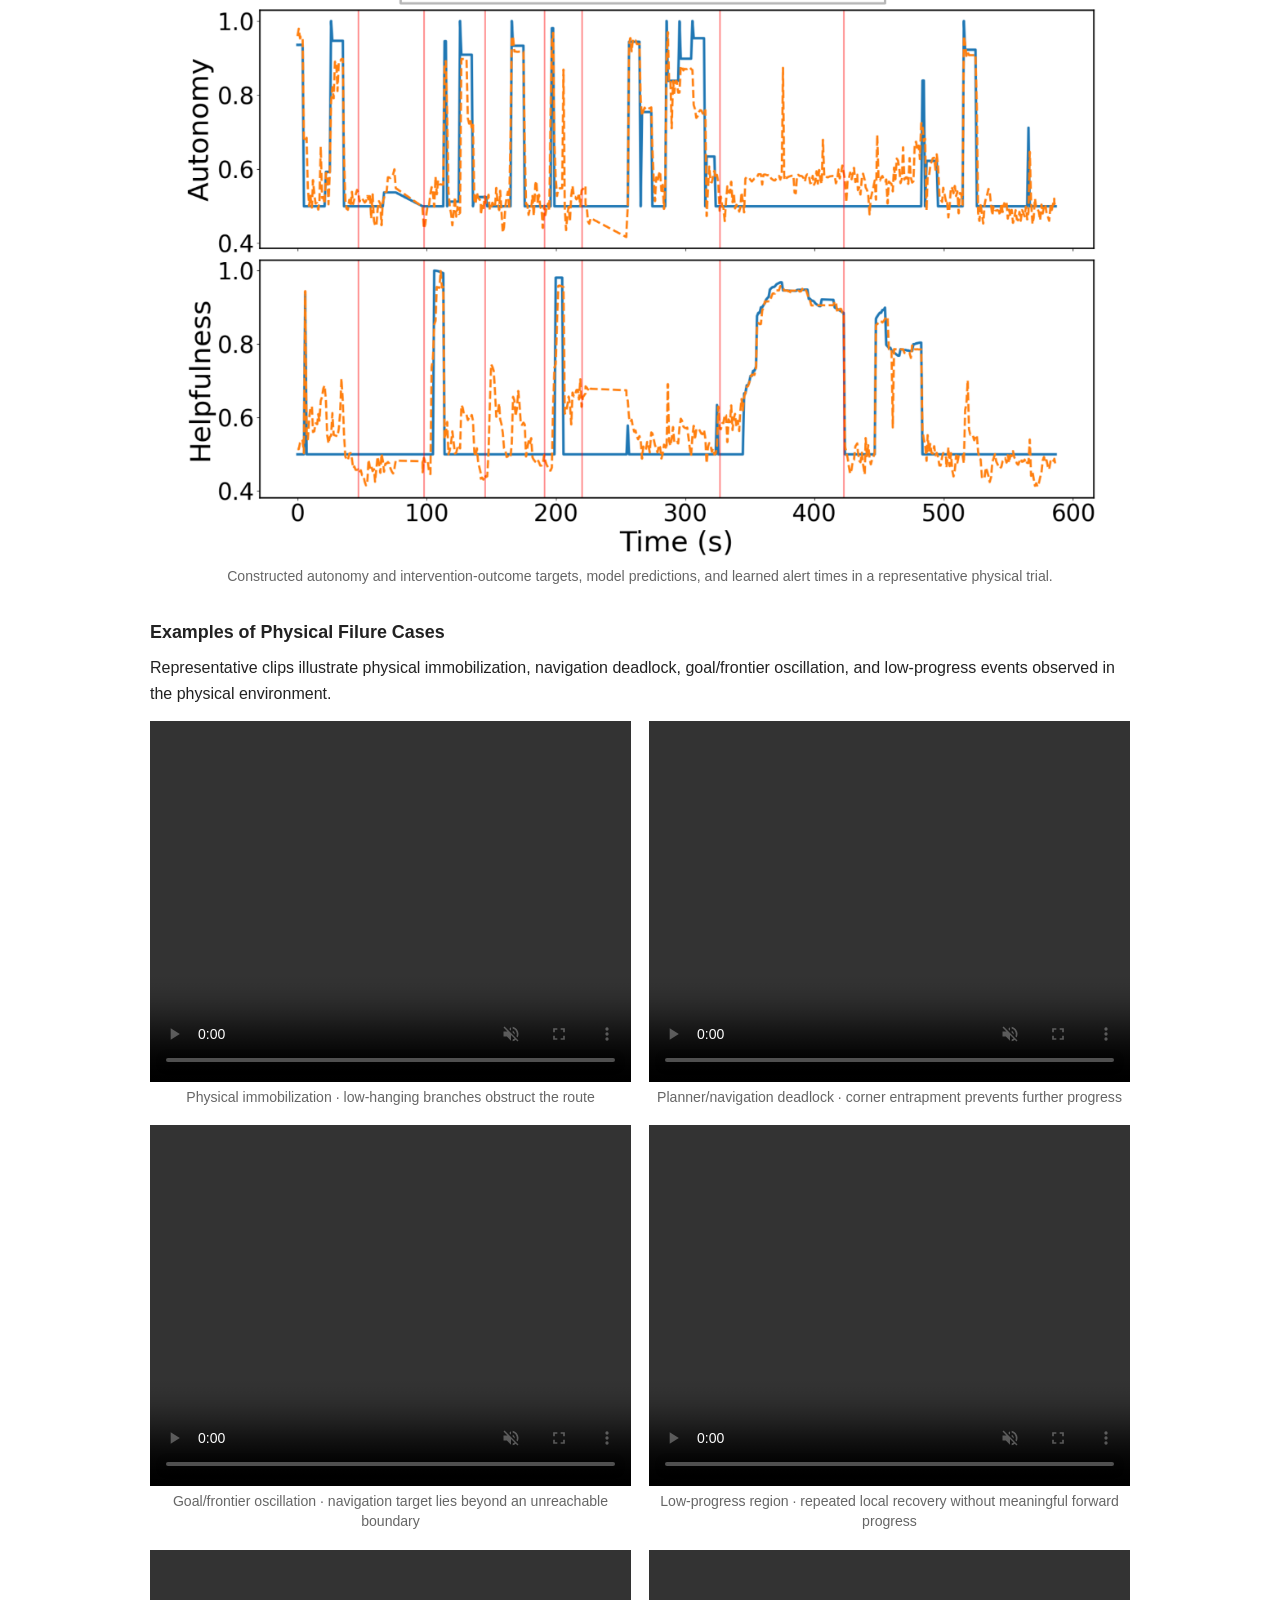
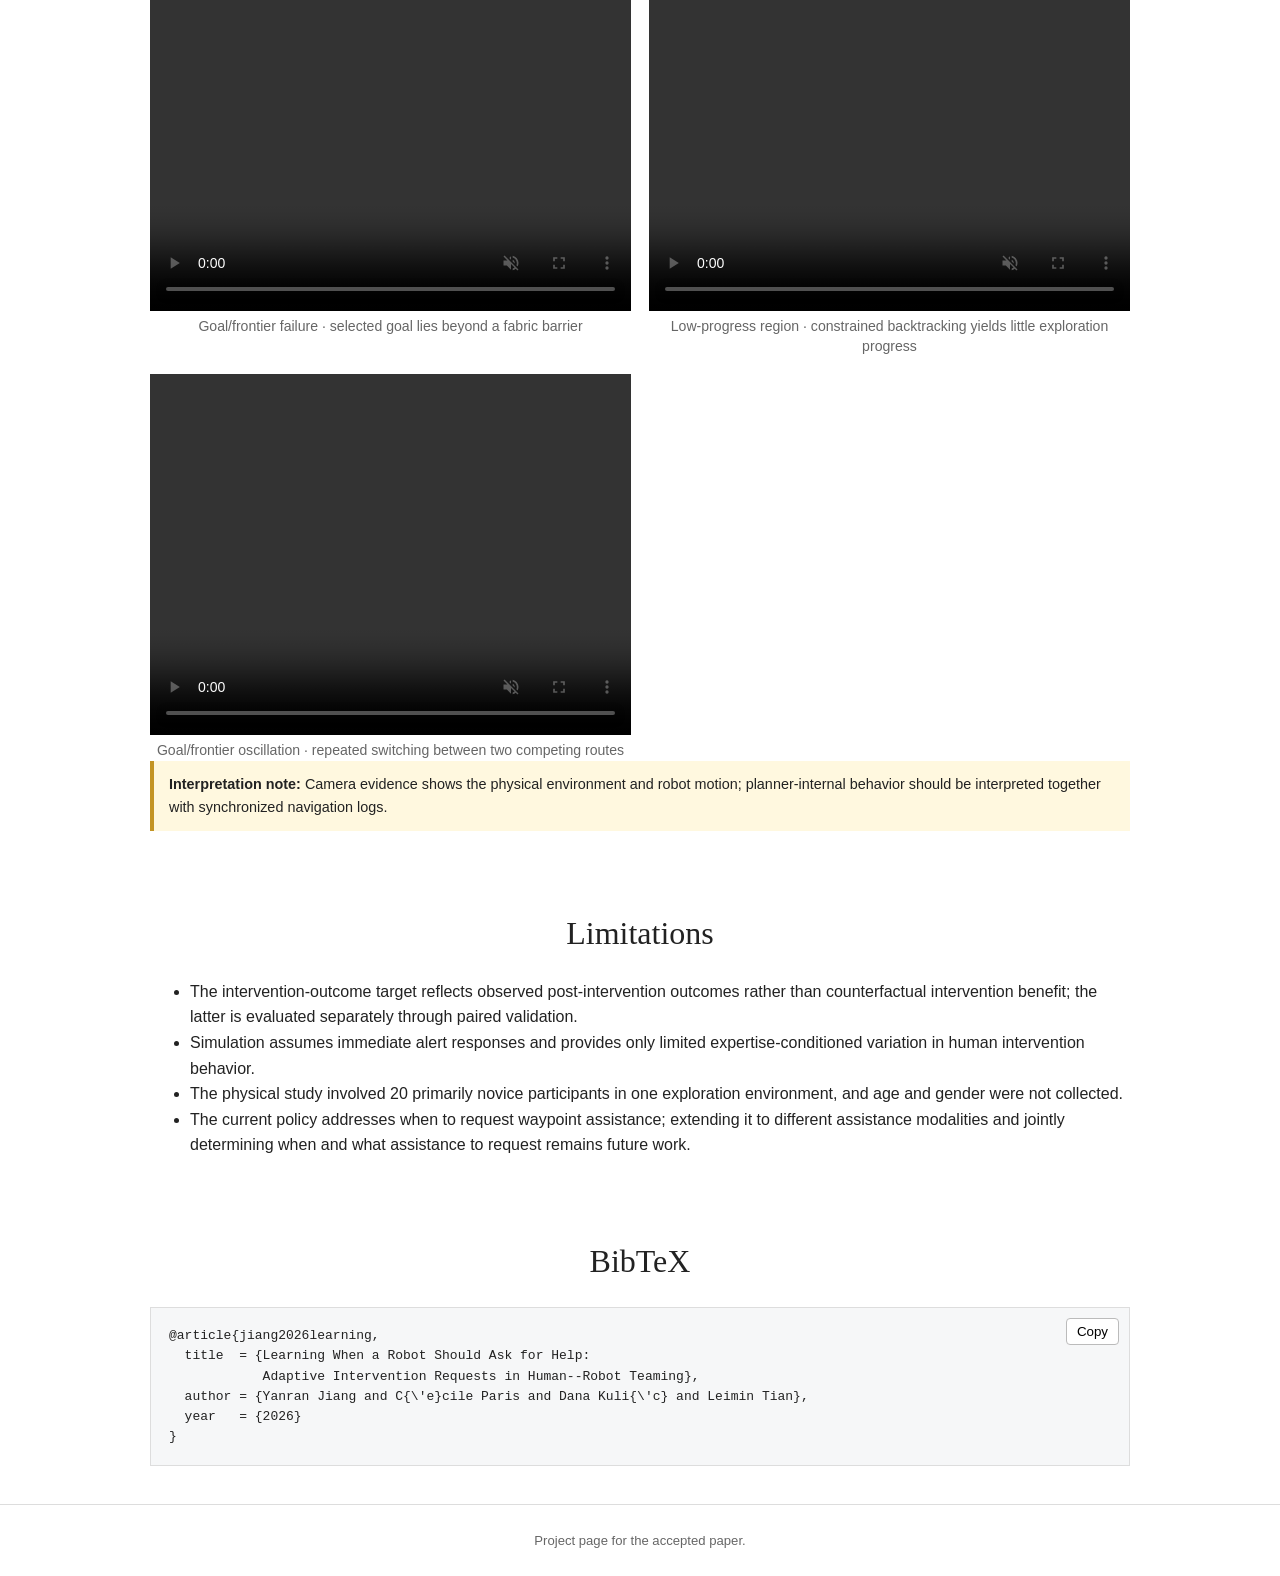
==== commit f1fee4b9: "Replace framework overview figure" ====
--- a/index.html
+++ b/index.html
@@ -1,9 +1,9 @@
 <!DOCTYPE html>
 <html lang="en"><head><meta charset="utf-8"><meta name="viewport" content="width=device-width,initial-scale=1"><meta name="description" content="Project page for Learning When a Robot Should Ask for Help."><title>Learning When a Robot Should Ask for Help</title><link rel="stylesheet" href="style.css"><link rel="stylesheet" href="details.css"></head>
 <body><main>
-<header class="paper-header page-width"><h1>Learning When a Robot Should Ask for Help:<br><span>Adaptive Intervention Requests in Human–Robot Teaming</span></h1><p class="authors">Yanran Jiang<sup>1</sup>, Cécile Paris<sup>1</sup>, Dana Kulić<sup>1,2</sup>, and Leimin Tian<sup>1</sup></p><p class="affiliations"><sup>1</sup>CSIRO Technology, Australia<br><sup>2</sup>Monash University, Australia</p><nav class="paper-links"><a href="assets/paper.pdf?v=20260907"><b>PDF</b><small>Paper</small></a><a href="#video"><b>▶</b><small>Video</small></a><a href="#method"><b>+</b><small>Technical details</small></a></nav></header>
+<header class="paper-header page-width"><h1>Learning When a Robot Should Ask for Help:<br><span>Adaptive Intervention Requests in Human–Robot Teaming</span></h1><p class="authors">Yanran Jiang<sup>1</sup>, Cécile Paris<sup>1</sup>, Dana Kulić<sup>1,2</sup>, and Leimin Tian<sup>1</sup></p><p class="affiliations"><sup>1</sup>CSIRO Technology, Australia<br><sup>2</sup>Monash University, Australia</p><nav class="paper-links"><a href="assets/paper.pdf?v=20261016"><b>PDF</b><small>Paper</small></a><a href="#video"><b>▶</b><small>Video</small></a><a href="#method"><b>+</b><small>Technical details</small></a></nav></header>
 
-<section class="page-width teaser"><img src="assets/revised-framework-overview.png" alt="Overview of the adaptive help-seeking policy and evaluation"><p class="caption">The policy uses recent robot, environment, and interaction observations to decide whether to continue autonomously or request a human waypoint. Evaluation includes simulated intervention models and a physical user study.</p></section>
+<section class="page-width teaser"><img src="assets/revised-framework-overview.png?v=20261021" alt="Overview of the adaptive help-seeking policy and evaluation"><p class="caption">The policy uses recent robot, environment, and interaction observations to decide whether to continue autonomously or request a human waypoint. Evaluation includes simulated intervention models and a physical user study.</p></section>
 
 <section class="page-width" id="overview"><h2>Abstract</h2><p>Robots operating in complex environments occasionally encounter situations where autonomous navigation fails. Timely human intervention can prevent or resolve these failures, but requesting help too frequently increases operator workload and reduces team efficiency. We propose an adaptive alert policy trained with offline reinforcement learning from past intervention outcomes and autonomous progress. The policy learns to request help selectively when an intervention is likely to be beneficial. We compare the learned policy with threshold-based, score-based, and LinUCB baselines in simulation, followed by evaluation against threshold-based and no-alert conditions in a physical user study. Results show improved exploration efficiency, fewer unnecessary alerts, and reduced operator workload without a significant change in trust.</p></section>
 
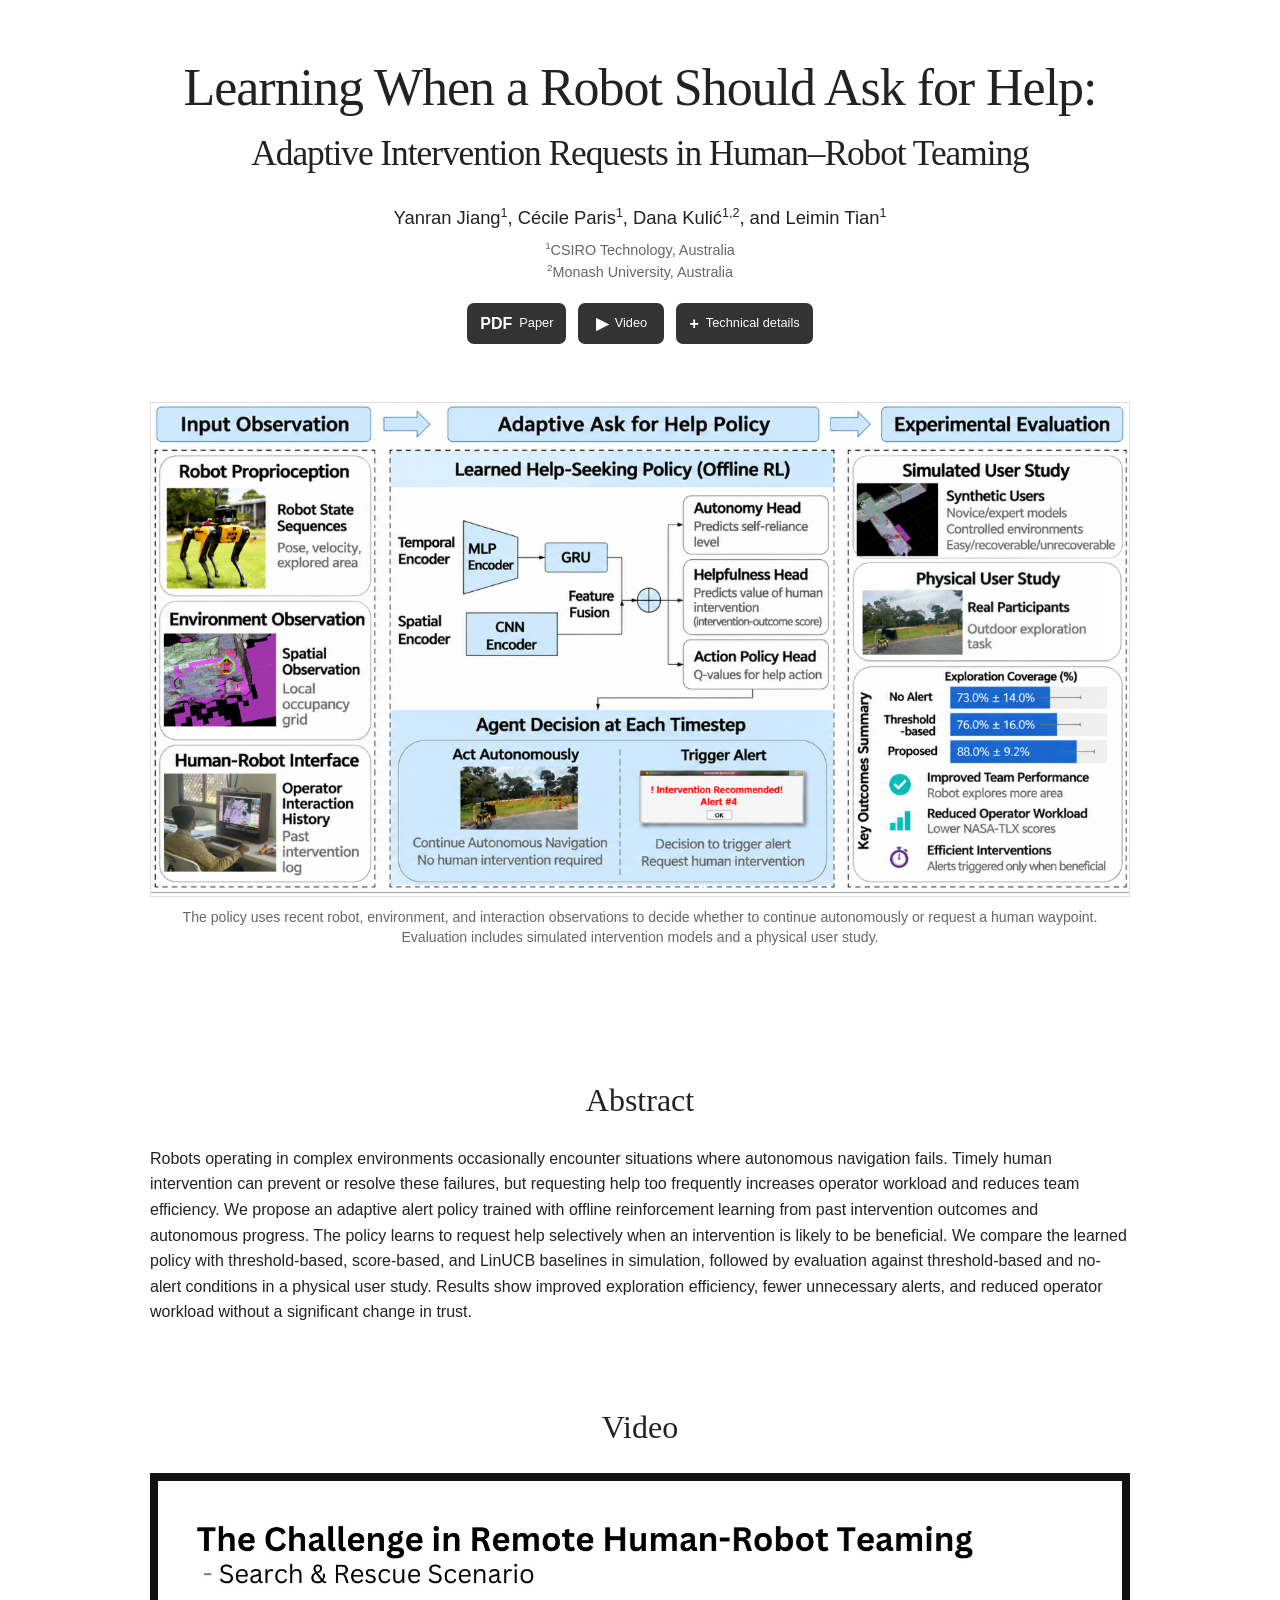
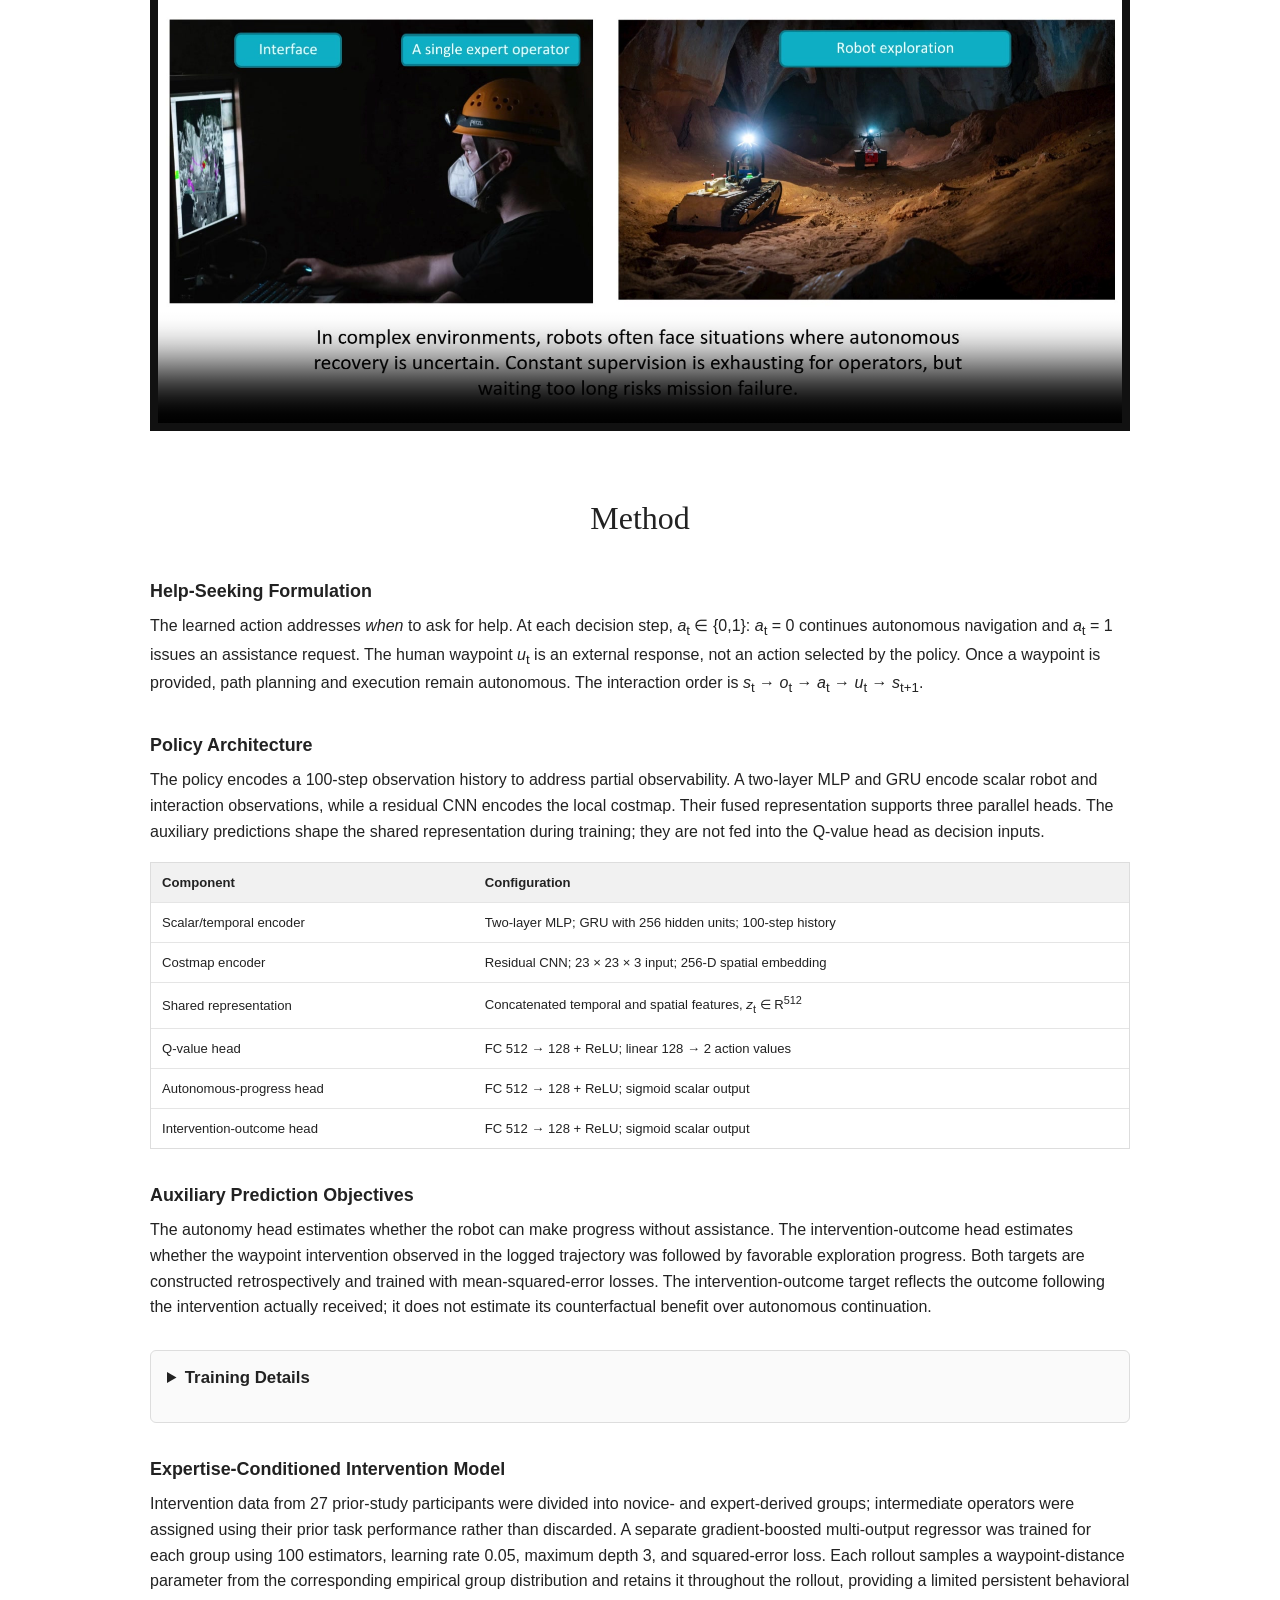
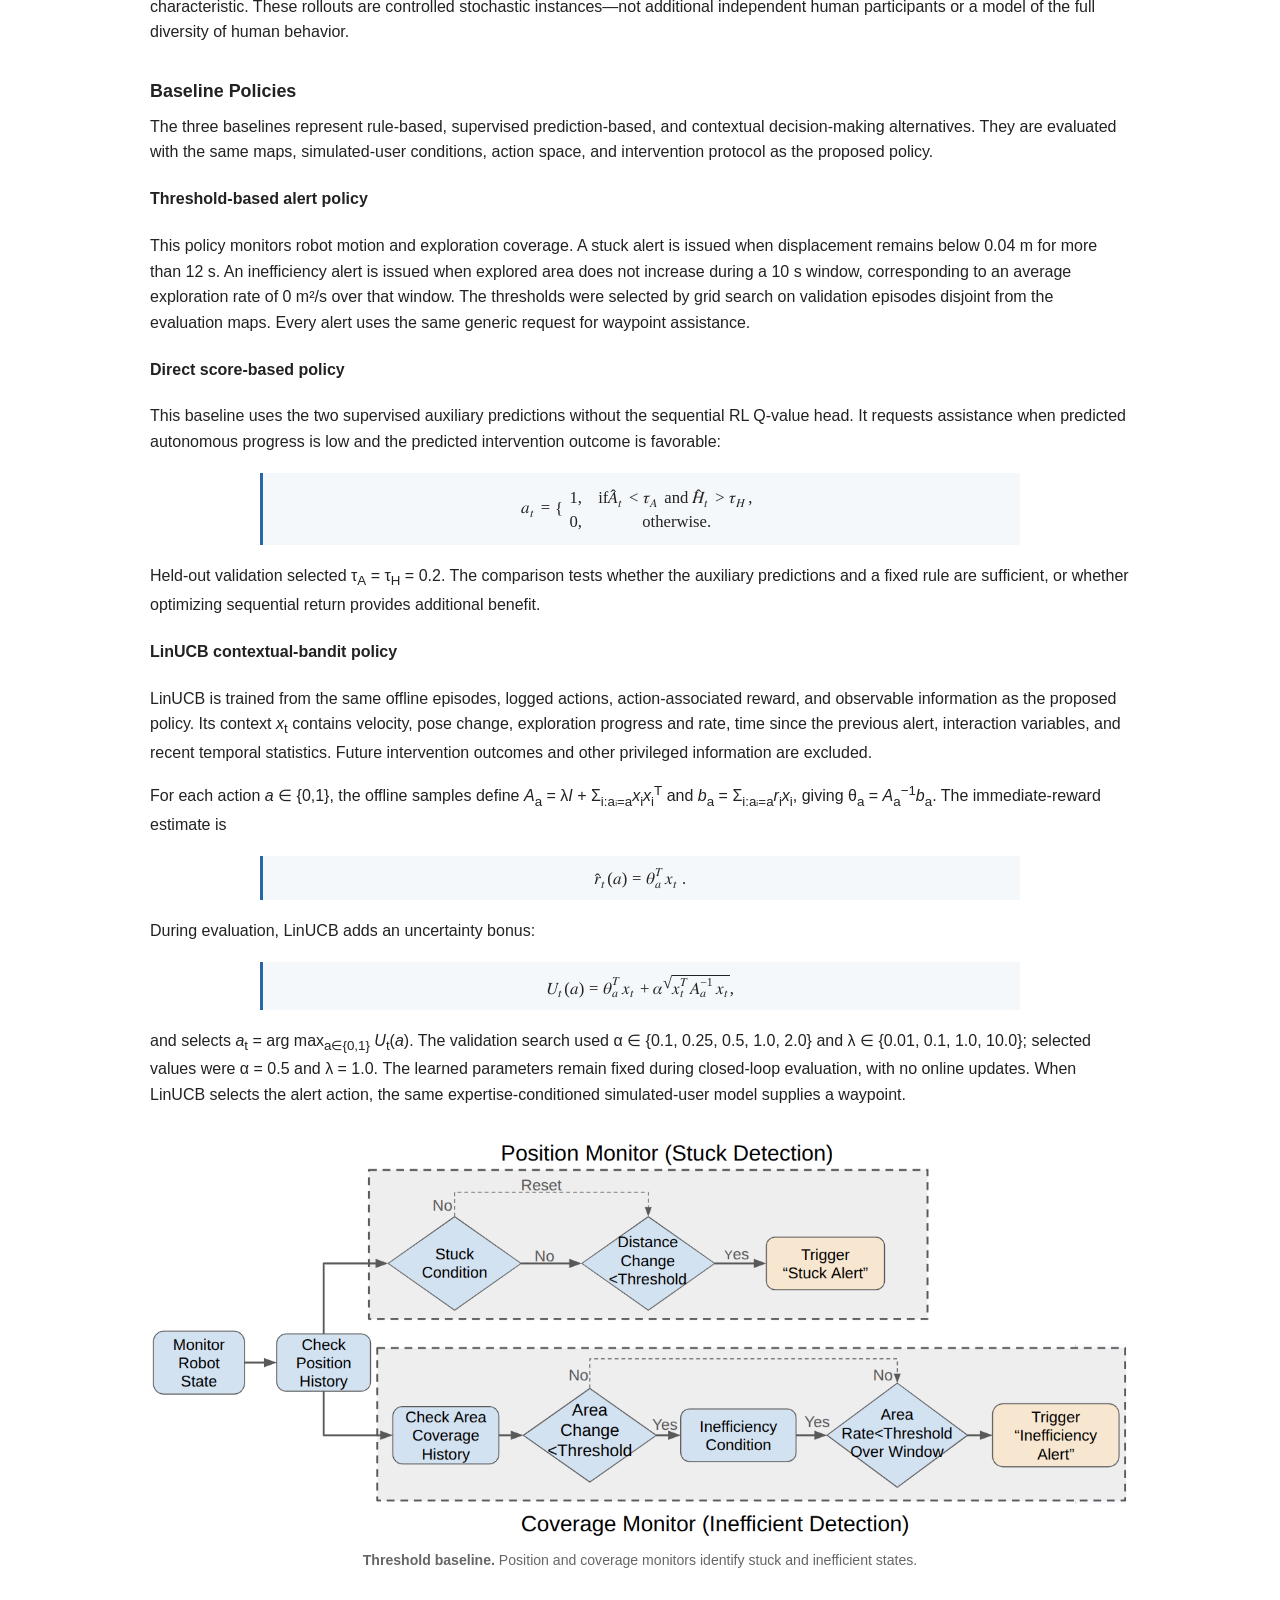
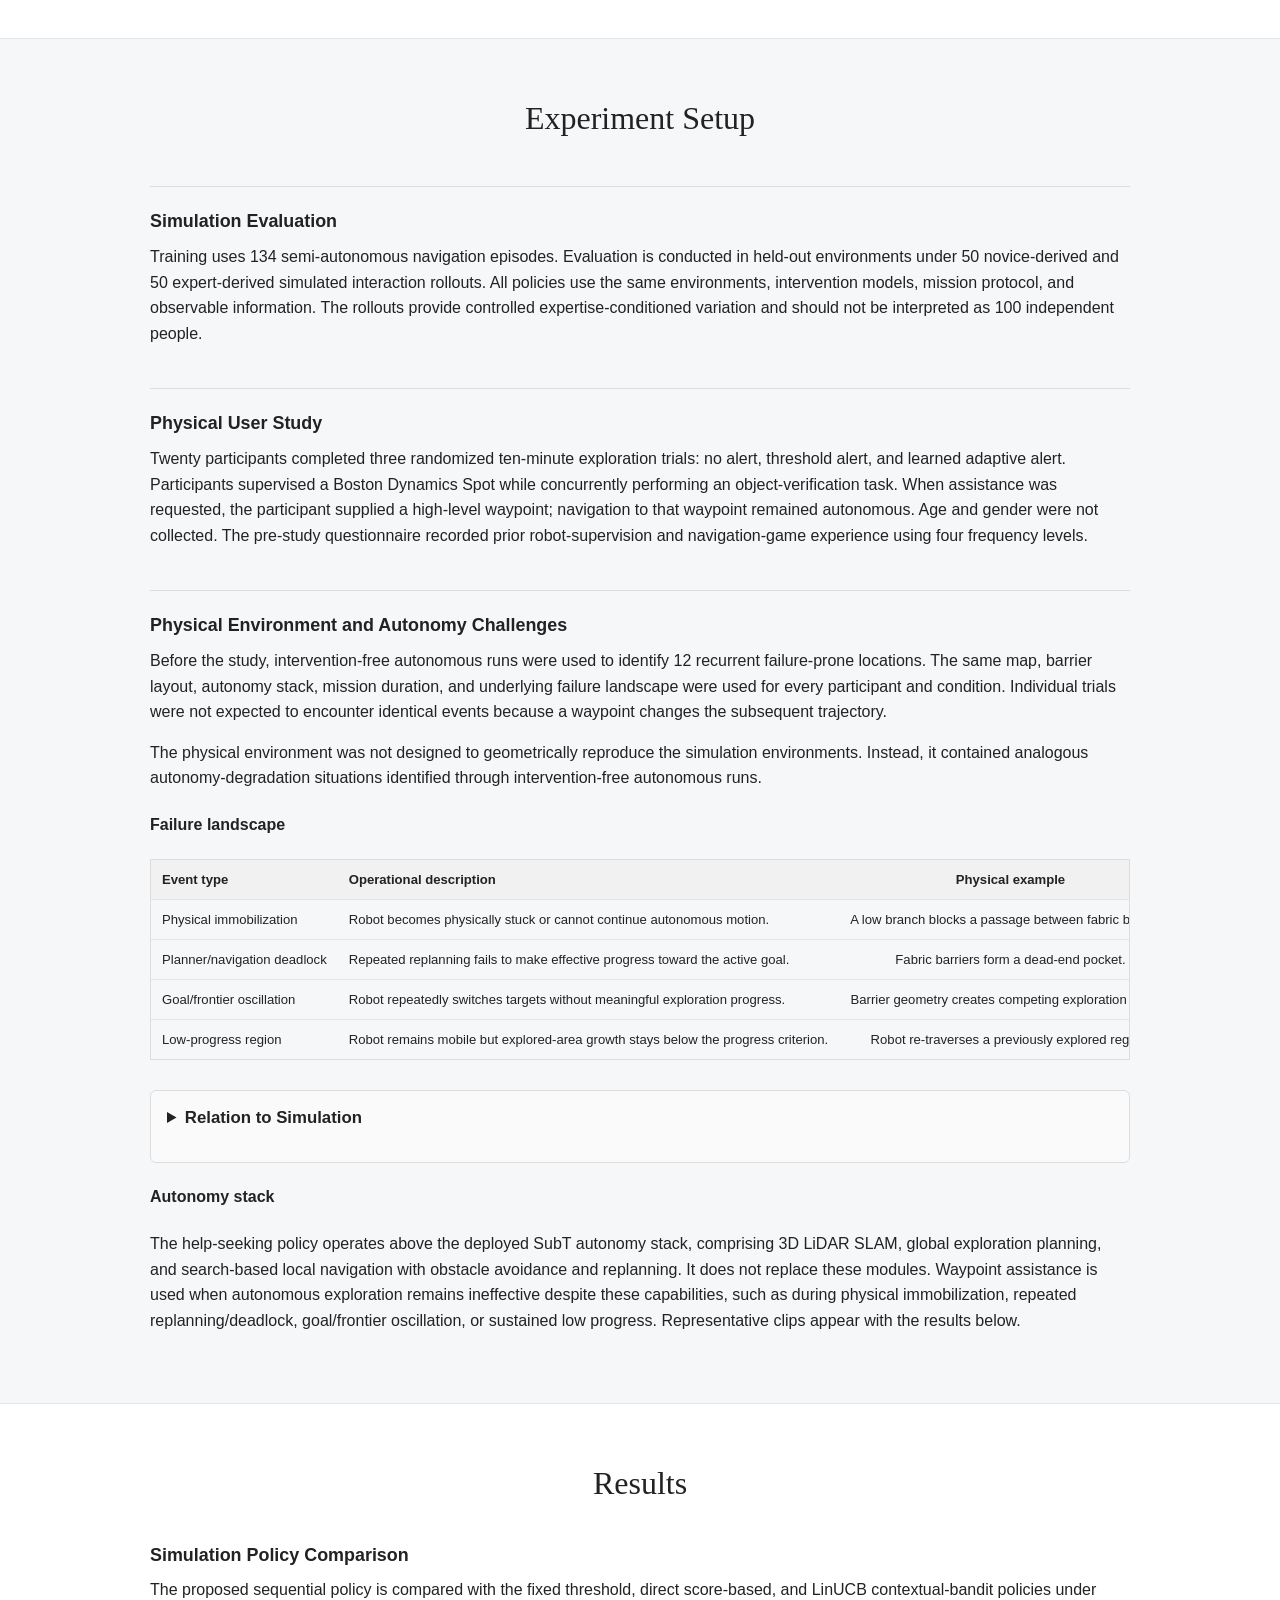
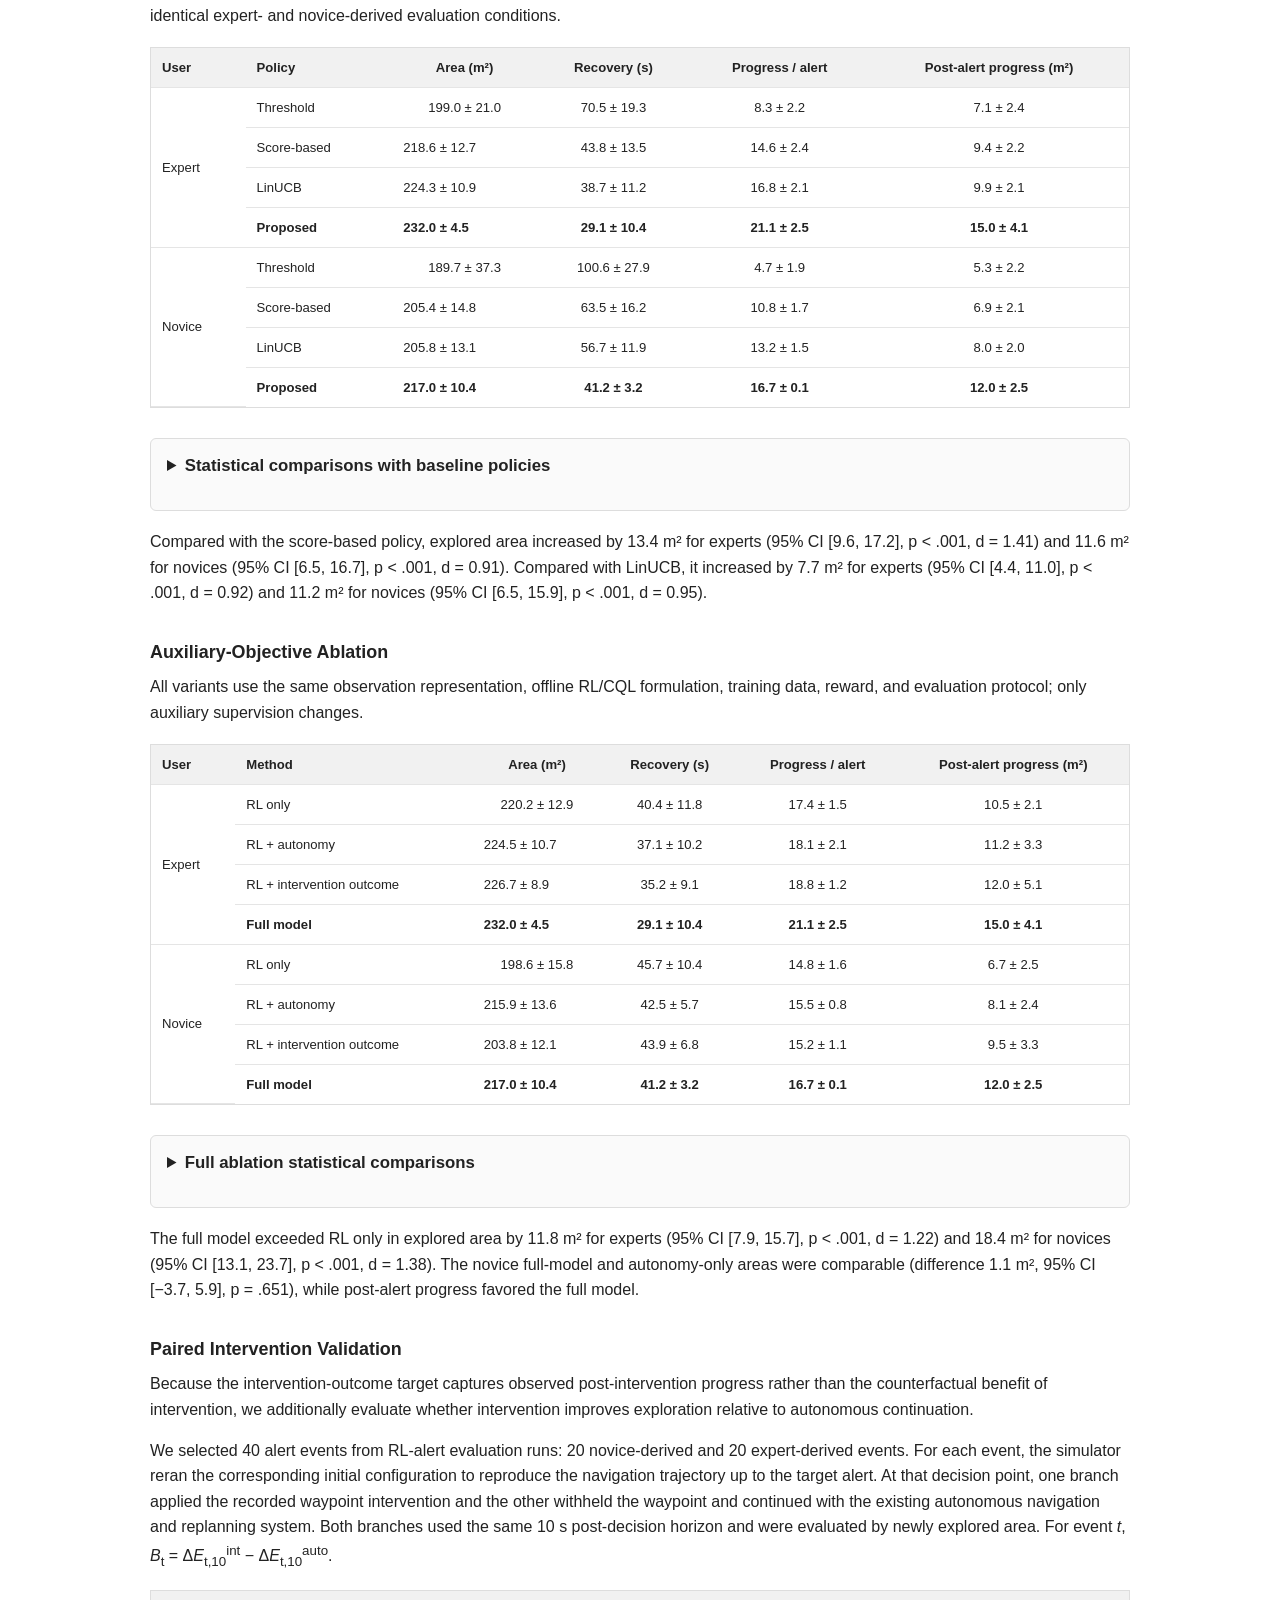
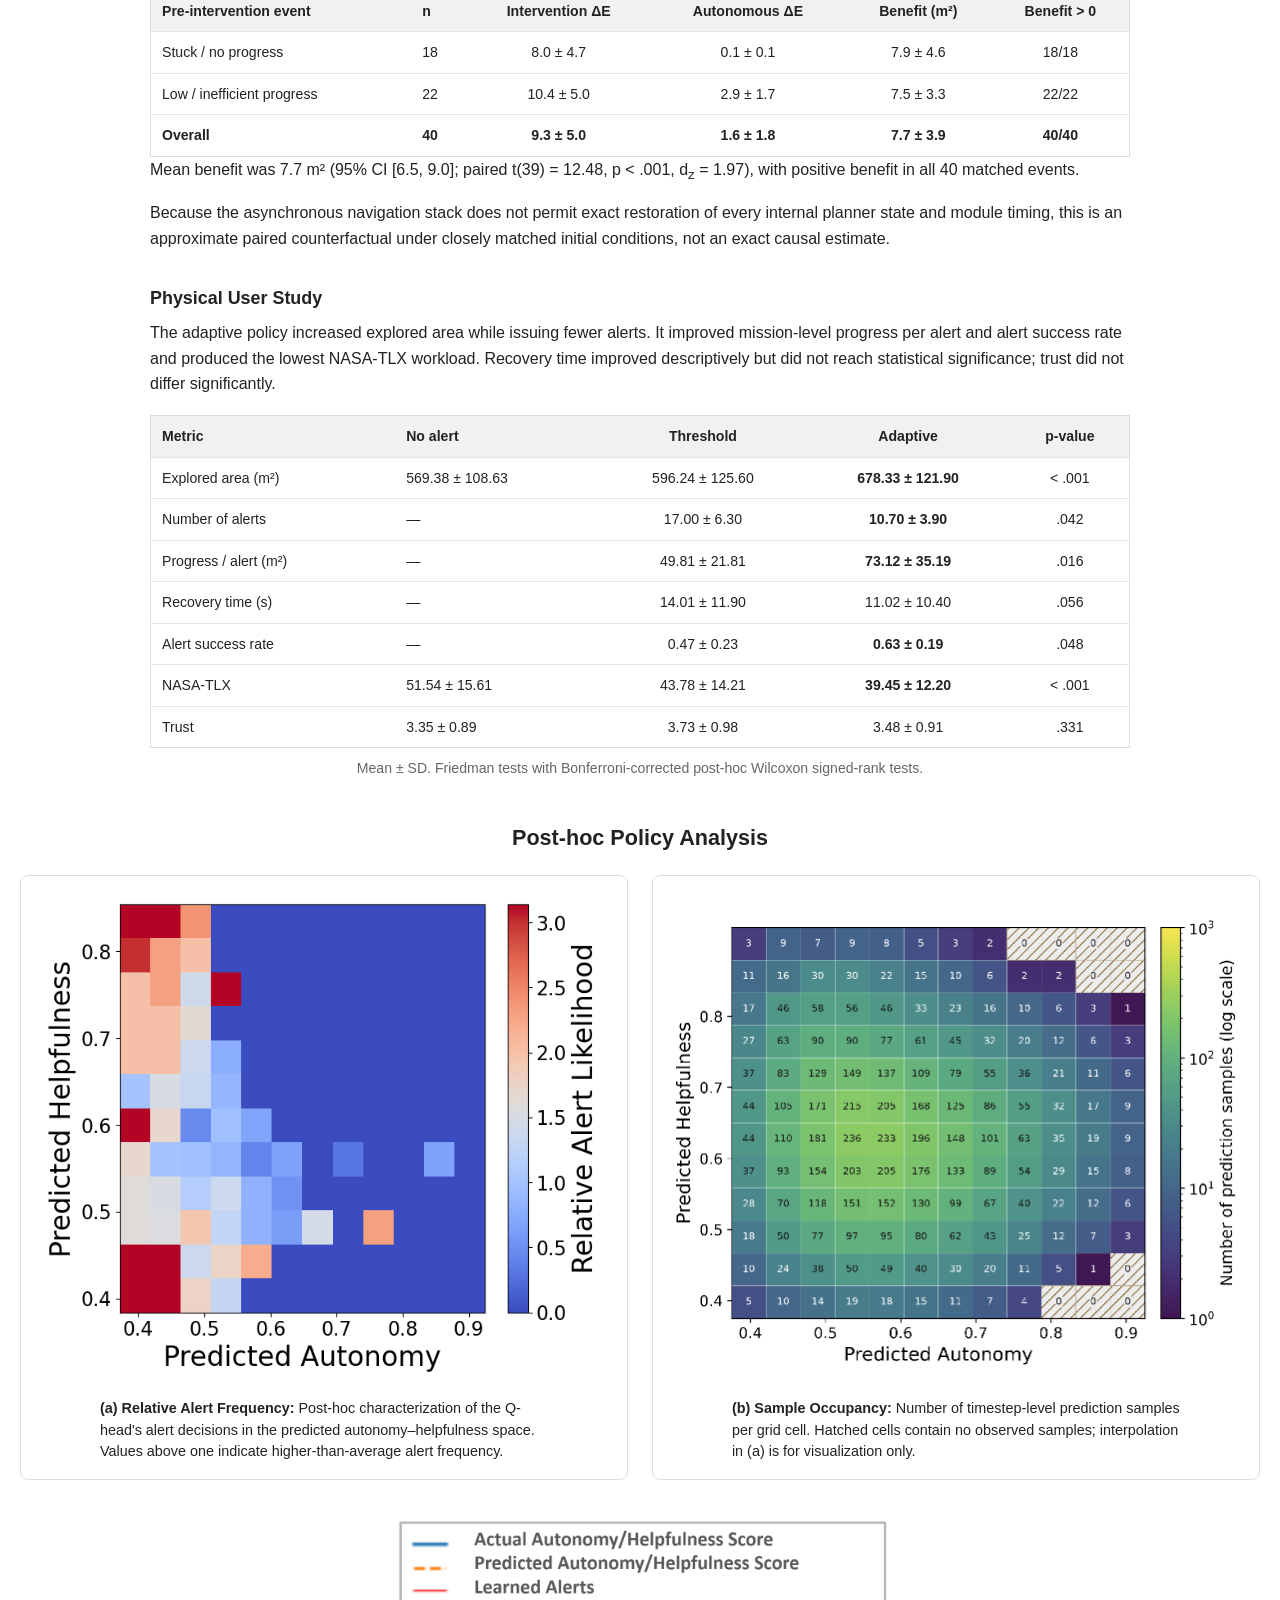
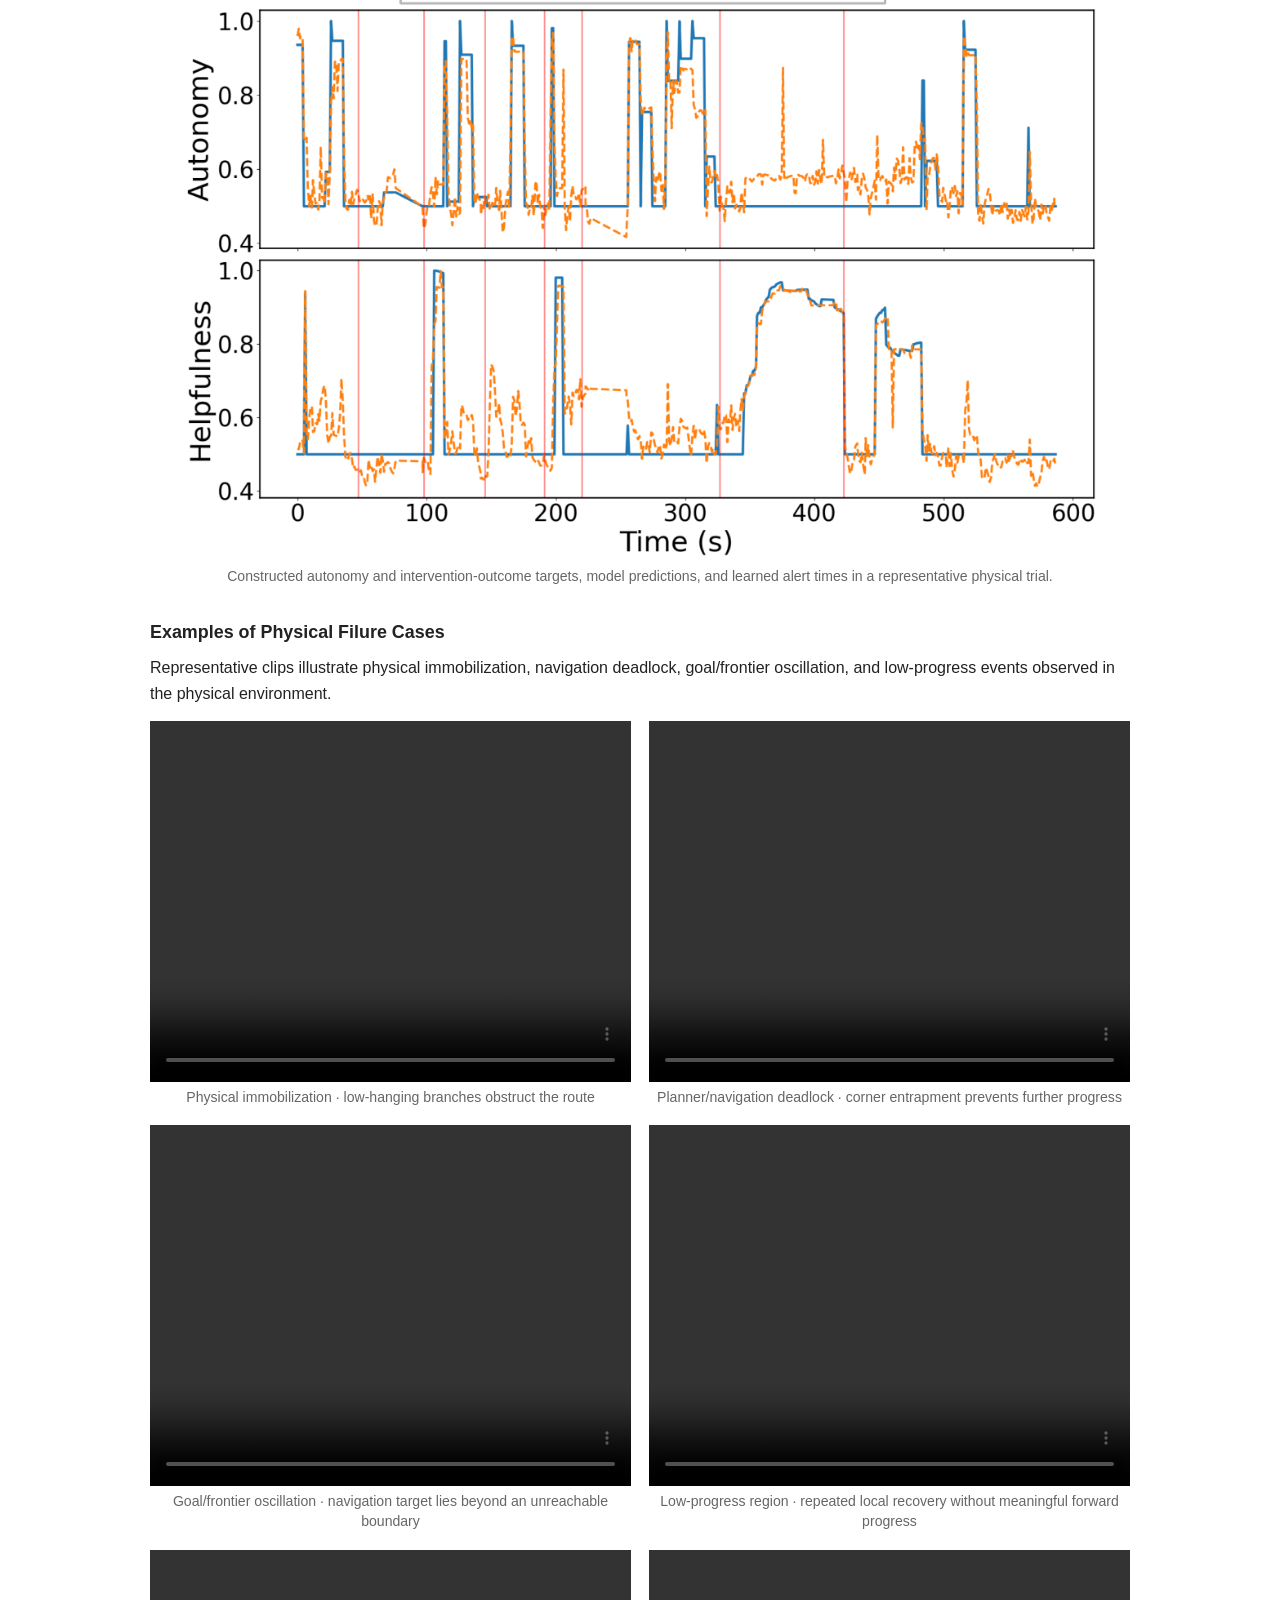
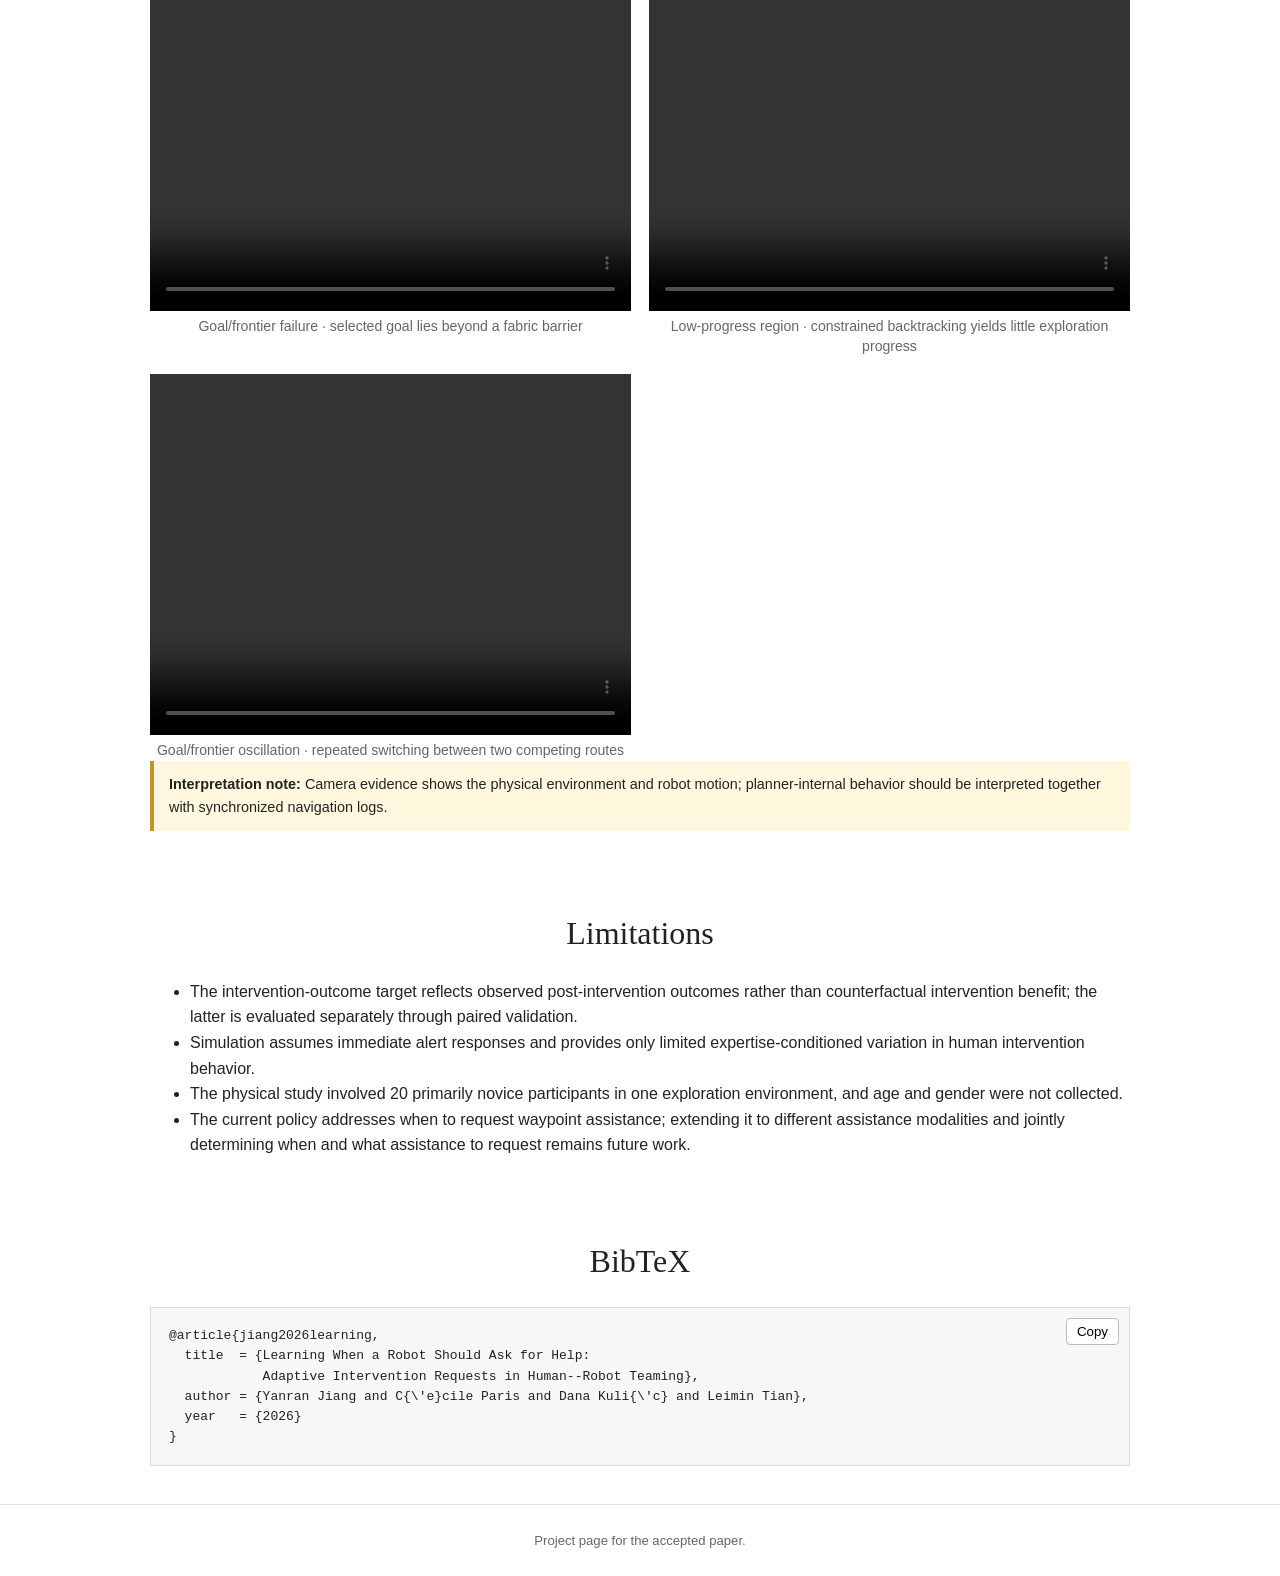
==== commit 81540217: "Update project video" ====
--- a/index.html
+++ b/index.html
@@ -7,7 +7,7 @@
 
 <section class="page-width" id="overview"><h2>Abstract</h2><p>Robots operating in complex environments occasionally encounter situations where autonomous navigation fails. Timely human intervention can prevent or resolve these failures, but requesting help too frequently increases operator workload and reduces team efficiency. We propose an adaptive alert policy trained with offline reinforcement learning from past intervention outcomes and autonomous progress. The policy learns to request help selectively when an intervention is likely to be beneficial. We compare the learned policy with threshold-based, score-based, and LinUCB baselines in simulation, followed by evaluation against threshold-based and no-alert conditions in a physical user study. Results show improved exploration efficiency, fewer unnecessary alerts, and reduced operator workload without a significant change in trust.</p></section>
 
-<section class="page-width" id="video"><h2>Video</h2><div class="video-container"><video controls preload="metadata" poster="assets/video-poster.jpg"><source src="assets/paper-video.mp4" type="video/mp4">Your browser does not support embedded MP4 video.</video></div></section>
+<section class="page-width" id="video"><h2>Video</h2><div class="video-container"><video controls preload="metadata" poster="assets/video-poster.jpg"><source src="assets/paper-video.mp4?v=20261021" type="video/mp4">Your browser does not support embedded MP4 video.</video></div></section>
 
 <section class="page-width" id="method"><h2>Method</h2>
 <h3>Help-Seeking Formulation</h3><p>The learned action addresses <em>when</em> to ask for help. At each decision step, <em>a</em><sub>t</sub> ∈ {0,1}: <em>a</em><sub>t</sub> = 0 continues autonomous navigation and <em>a</em><sub>t</sub> = 1 issues an assistance request. The human waypoint <em>u</em><sub>t</sub> is an external response, not an action selected by the policy. Once a waypoint is provided, path planning and execution remain autonomous. The interaction order is <em>s</em><sub>t</sub> → <em>o</em><sub>t</sub> → <em>a</em><sub>t</sub> → <em>u</em><sub>t</sub> → <em>s</em><sub>t+1</sub>.</p>
